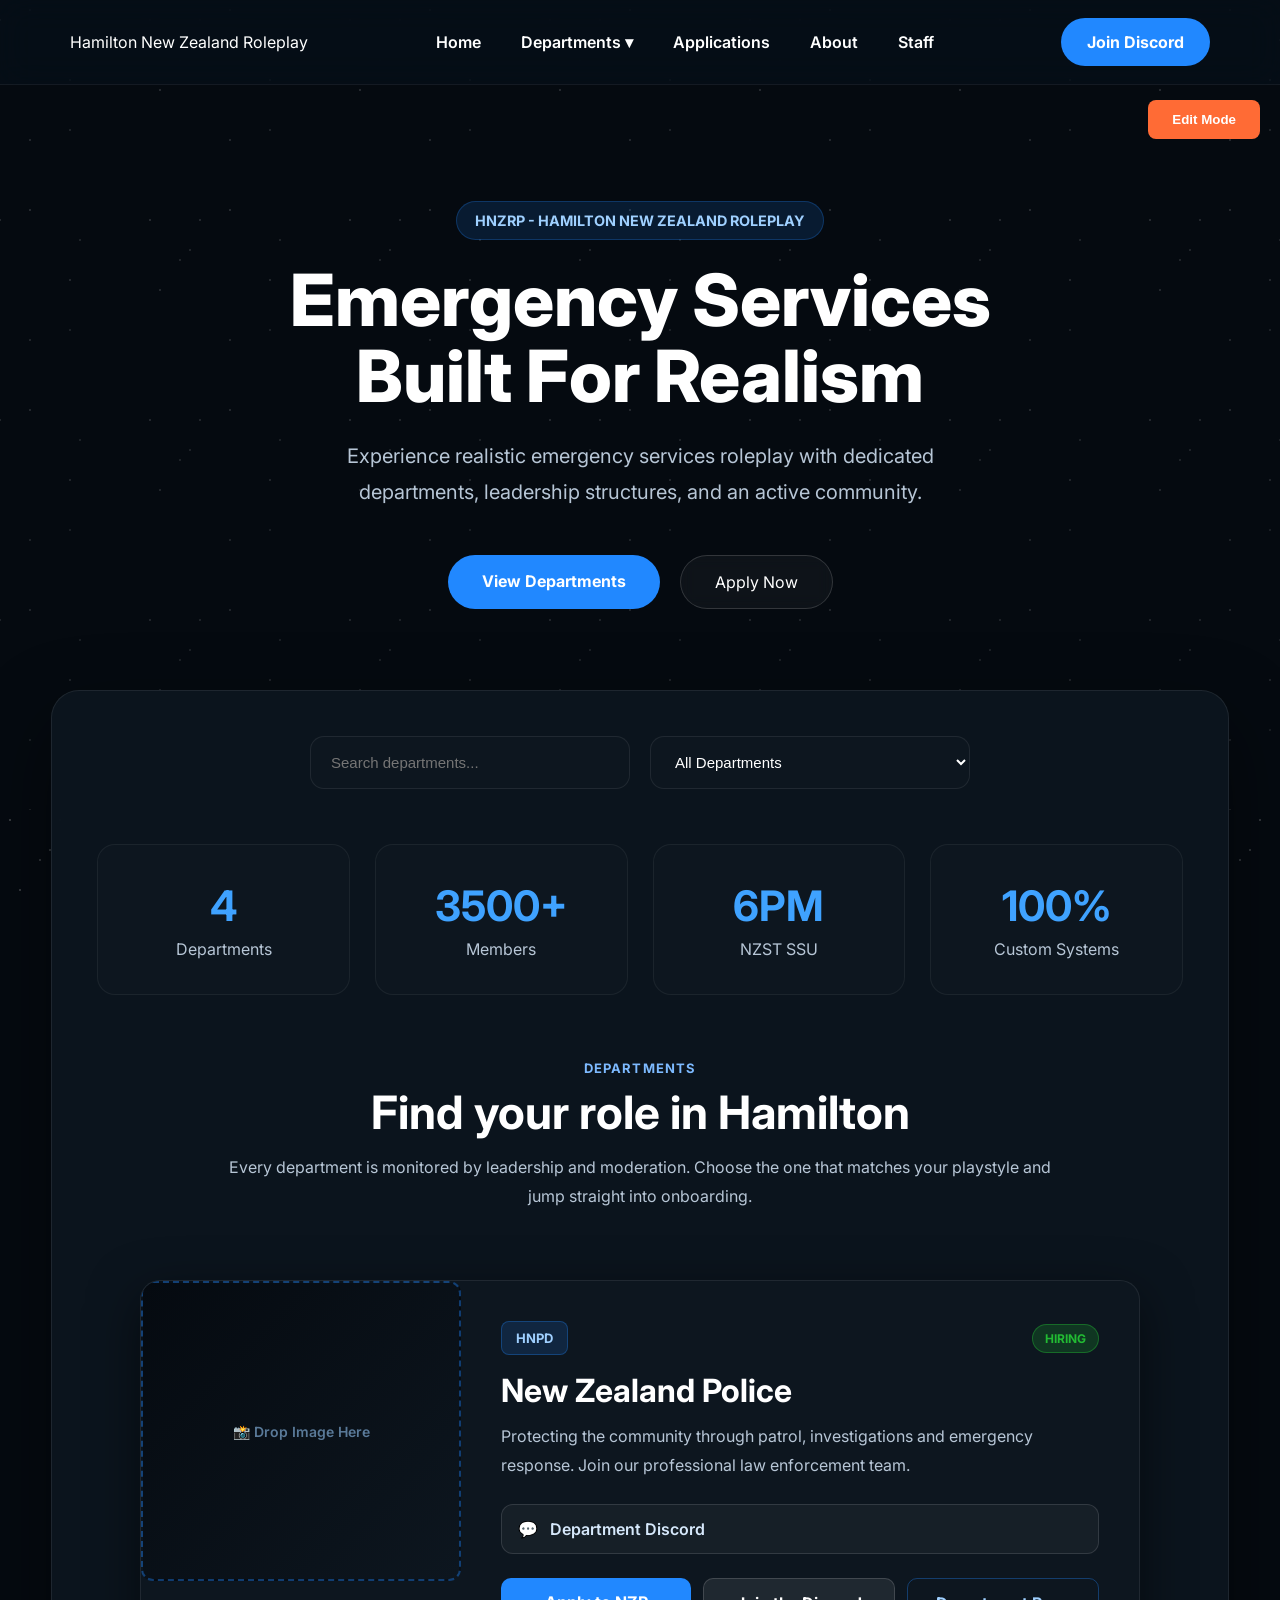
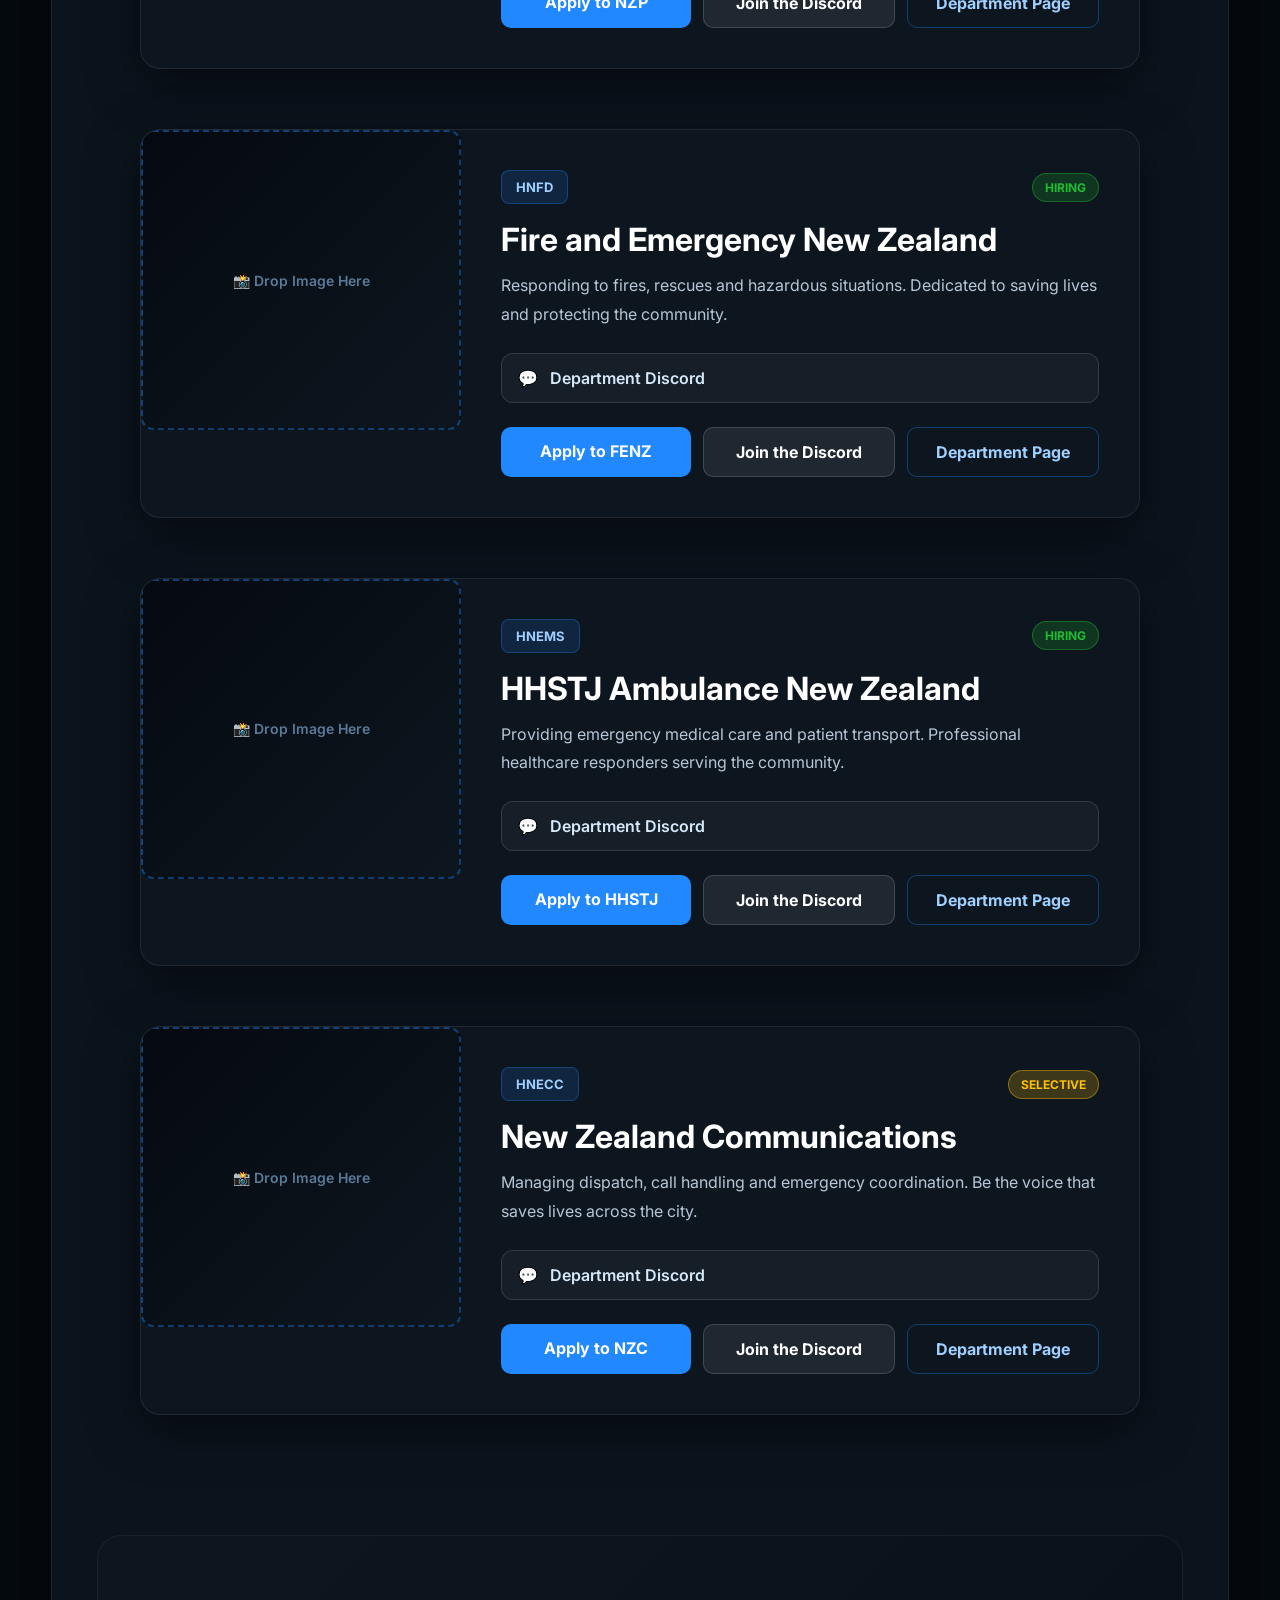
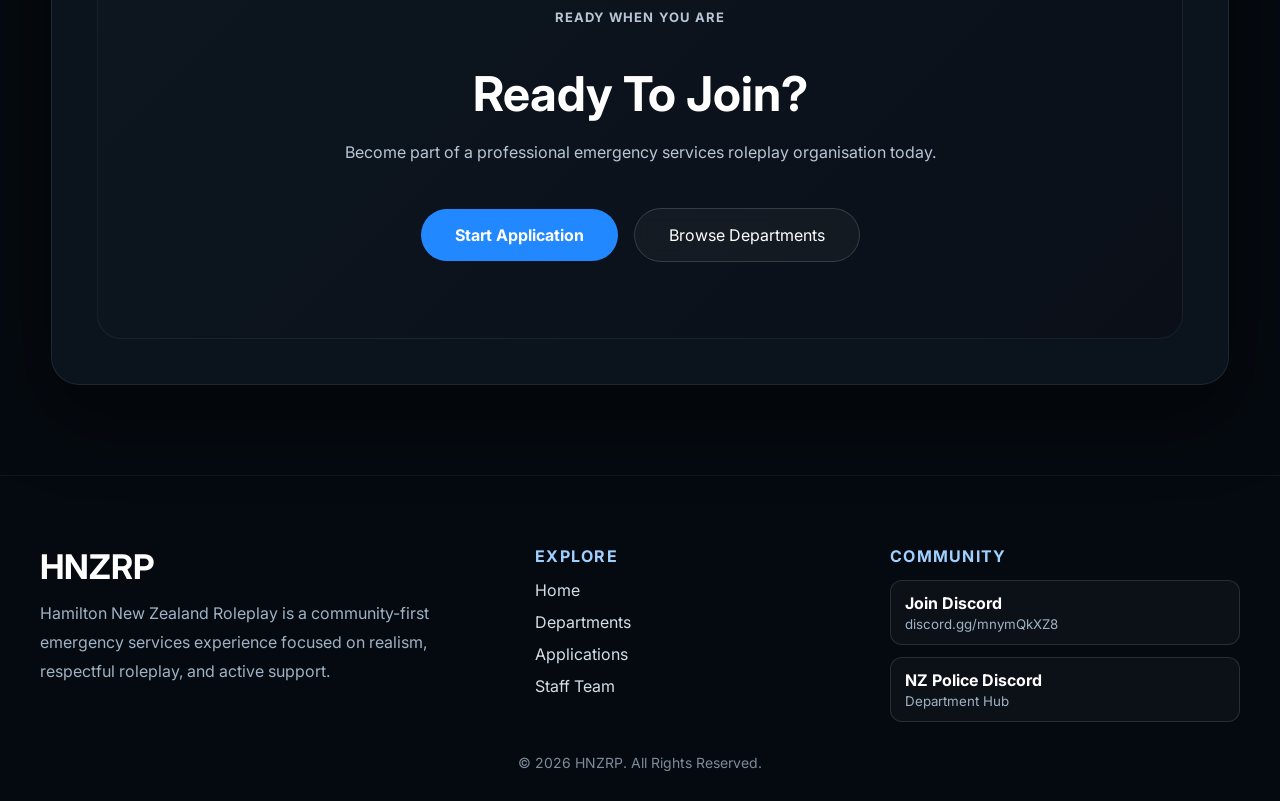
==== index.html @ 46d3c462 "Initial website" ====
<!DOCTYPE html>
<html lang="en">

<head>

    <meta charset="UTF-8">
    <meta name="viewport" content="width=device-width, initial-scale=1.0">

    <title>HNZRP | Departments</title>

    <link rel="stylesheet" href="css/style.css">

    <link rel="preconnect" href="https://fonts.googleapis.com">
    <link rel="preconnect" href="https://fonts.gstatic.com" crossorigin>

    <link href="https://fonts.googleapis.com/css2?family=Inter:wght@300;400;500;600;700;800&display=swap" rel="stylesheet">

</head>


<body>


<!-- ================= NAVBAR ================= -->

<header class="navbar">

    <div class="logo">
        Hamilton New Zealand Roleplay
    </div>

    <nav>

        <ul class="nav-links">

            <li>
                <a href="#">Home</a>
            </li>

            <li class="dropdown">

                <a href="#departments">Departments ▾</a>

                <ul class="dropdown-menu">

                    <li>
                        <a href="police.html">New Zealand Police</a>
                    </li>

                    <li>
                        <a href="fire.html">Fire and Emergency New Zealand</a>
                    </li>

                    <li>
                        <a href="ambulance.html">HHSTJ Ambulance New Zealand</a>
                    </li>

                    <li>
                        <a href="communications.html">New Zealand Communications</a>
                    </li>

                    <li>
                        <a href="#">Staff</a>
                    </li>

                    <li class="divider"></li>

                </ul>

            </li>

            <li>
                <a href="applications.html">Applications</a>
            </li>

            <li>
                <a href="#">About</a>
            </li>

            <li>
                <a href="#">Staff</a>
            </li>

        </ul>

    </nav>

    <a href="https://discord.gg/mnymQkXZ8" class="discord-button">
        Join Discord
    </a>

</header>


<!-- ================= HERO ================= -->

<section class="hero">

    <div class="hero-overlay"></div>

    <div class="hero-content">

        <span class="badge">
            HNZRP - HAMILTON NEW ZEALAND ROLEPLAY
        </span>

        <h1>
            Emergency Services<br>
            Built For Realism
        </h1>

        <p>
            Experience realistic emergency services roleplay
            with dedicated departments, leadership structures,
            and an active community.
        </p>

        <div class="hero-buttons">

            <a href="#departments" class="primary-btn">
                View Departments
            </a>

            <a href="applications.html" class="secondary-btn">
                Apply Now
            </a>

        </div>

    </div>

</section>


<!-- ================= FLOATING CONTENT ================= -->

<main class="content-wrapper">

<!-- SEARCH -->

<section class="search-section">

    <input 
        id="search"
        type="text"
        placeholder="Search departments..."
    >

    <select id="filter">

        <option value="all">
            All Departments
        </option>

        <option value="Emergency">
            Emergency
        </option>

        <option value="Support">
            Support
        </option>

    </select>

</section>


<!-- STATS -->

<section class="stats">

    <div class="stat">

        <h2>
            4
        </h2>

        <p>
            Departments
        </p>

    </div>

    <div class="stat">

        <h2>
            3500+
        </h2>

        <p>
            Members
        </p>

    </div>

    <div class="stat">

        <h2>
            6PM
        </h2>

        <p>
            NZST SSU
        </p>

    </div>

    <div class="stat">

        <h2>
            100%
        </h2>

        <p>
            Custom Systems
        </p>

    </div>

</section>


<section class="section-intro">
    <p>Departments</p>
    <h2>Find your role in Hamilton</h2>
    <p>Every department is monitored by leadership and moderation. Choose the one that matches your playstyle and jump straight into onboarding.</p>
</section>


<!-- ================= DEPARTMENT CARDS ================= -->

<section id="departments" class="departments-grid">

<article class="department-card" data-category="Emergency">

    <div class="card-image-placeholder">
        <span>📸 Drop Image Here</span>
    </div>
    <img src="assets/police.jpg" alt="Police">

    <div class="department-info">

        <div class="department-header">
            <div class="department-code">HNPD</div>
            <div class="status-badge hiring">Hiring</div>
        </div>

        <h2>New Zealand Police</h2>

        <p>Protecting the community through patrol, investigations and emergency response. Join our professional law enforcement team.</p>

        <ul class="department-links">
            <li>
                <a href="https://discord.gg/fBH7hbH9Q" class="department-discord-link">
                    <span class="action-link-icon">💬</span>
                    Department Discord
                </a>
            </li>
        </ul>

        <div class="department-actions">
            <a href="https://discord.gg/fBH7hbH9Q" class="btn-primary">Apply to NZP</a>
            <a href="https://discord.gg/mnymQkXZ8" class="btn-secondary">Join the Discord</a>
            <a href="police.html" class="btn-tertiary">Department Page</a>
        </div>

    </div>

</article>


<article class="department-card" data-category="Emergency">

    <div class="card-image-placeholder">
        <span>📸 Drop Image Here</span>
    </div>
    <img src="assets/fire.jpg" alt="Fire">

    <div class="department-info">

        <div class="department-header">
            <div class="department-code">HNFD</div>
            <div class="status-badge hiring">Hiring</div>
        </div>

        <h2>Fire and Emergency New Zealand</h2>

        <p>Responding to fires, rescues and hazardous situations. Dedicated to saving lives and protecting the community.</p>

        <ul class="department-links">
            <li>
                <a href="https://discord.gg/SKmp6kE37" class="department-discord-link">
                    <span class="action-link-icon">💬</span>
                    Department Discord
                </a>
            </li>
        </ul>

        <div class="department-actions">
            <a href="https://discord.gg/SKmp6kE37" class="btn-primary">Apply to FENZ</a>
            <a href="https://discord.gg/mnymQkXZ8" class="btn-secondary">Join the Discord</a>
            <a href="fire.html" class="btn-tertiary">Department Page</a>
        </div>

    </div>

</article>


<article class="department-card" data-category="Emergency">

    <div class="card-image-placeholder">
        <span>📸 Drop Image Here</span>
    </div>
    <img src="assets/ambulance.jpg" alt="Ambulance">

    <div class="department-info">

        <div class="department-header">
            <div class="department-code">HNEMS</div>
            <div class="status-badge hiring">Hiring</div>
        </div>

        <h2>HHSTJ Ambulance New Zealand</h2>

        <p>Providing emergency medical care and patient transport. Professional healthcare responders serving the community.</p>

        <ul class="department-links">
            <li>
                <a href="https://discord.gg/BgagkgWq4" class="department-discord-link">
                    <span class="action-link-icon">💬</span>
                    Department Discord
                </a>
            </li>
        </ul>

        <div class="department-actions">
            <a href="https://discord.gg/BgagkgWq4" class="btn-primary">Apply to HHSTJ</a>
            <a href="https://discord.gg/mnymQkXZ8" class="btn-secondary">Join the Discord</a>
            <a href="ambulance.html" class="btn-tertiary">Department Page</a>
        </div>

    </div>

</article>


<article class="department-card" data-category="Support">

    <div class="card-image-placeholder">
        <span>📸 Drop Image Here</span>
    </div>
    <img src="assets/comms.jpg" alt="Communications">

    <div class="department-info">

        <div class="department-header">
            <div class="department-code">HNECC</div>
            <div class="status-badge selective">Selective</div>
        </div>

        <h2>New Zealand Communications</h2>

        <p>Managing dispatch, call handling and emergency coordination. Be the voice that saves lives across the city.</p>

        <ul class="department-links">
            <li>
                <a href="https://discord.gg/fBH7hbH9Q" class="department-discord-link">
                    <span class="action-link-icon">💬</span>
                    Department Discord
                </a>
            </li>
        </ul>

        <div class="department-actions">
            <a href="https://discord.gg/fBH7hbH9Q" class="btn-primary">Apply to NZC</a>
            <a href="https://discord.gg/mnymQkXZ8" class="btn-secondary">Join the Discord</a>
            <a href="communications.html" class="btn-tertiary">Department Page</a>
        </div>

    </div>

</article>

</section>


<!-- ================= CTA ================= -->

<section class="cta">

    <p class="cta-kicker">
        Ready when you are
    </p>

    <h2>
        Ready To Join?
    </h2>

    <p>
        Become part of a professional emergency services
        roleplay organisation today.
    </p>

    <a href="applications.html" class="primary-btn">
        Start Application
    </a>

    <a href="#departments" class="secondary-btn">
        Browse Departments
    </a>

</section>

</main>


<!-- ================= FOOTER ================= -->

<footer>

    <div class="footer-content">

        <div class="footer-grid">

            <div class="footer-branding">
                <h3>
                    HNZRP
                </h3>

                <p>
                    Hamilton New Zealand Roleplay is a community-first emergency services experience focused on realism, respectful roleplay, and active support.
                </p>
            </div>

            <div class="footer-column">
                <h4>
                    Explore
                </h4>

                <div class="footer-links">
                    <a href="index.html">Home</a>
                    <a href="#departments">Departments</a>
                    <a href="applications.html">Applications</a>
                    <a href="#">Staff Team</a>
                </div>
            </div>

            <div class="footer-column">
                <h4>
                    Community
                </h4>

                <div class="community-links">
                    <a href="https://discord.gg/mnymQkXZ8" class="community-link-card">
                        <span>Join Discord</span>
                        <small>discord.gg/mnymQkXZ8</small>
                    </a>
                    <a href="https://discord.gg/fBH7hbH9Q" class="community-link-card">
                        <span>NZ Police Discord</span>
                        <small>Department Hub</small>
                    </a>
                </div>
            </div>

        </div>

    </div>

    <p class="copyright">

        © 2026 HNZRP. All Rights Reserved.

    </p>

</footer>

<script src="js/script.js"></script>

</body>

</html>
---- css/style.css ----
/* ==========================================================
   NZRP WEBSITE
   STYLE.CSS
========================================================== */

:root{

    --background:#050a10;
    --surface:#0d161f;
    --surface-light:#122a3a;

    --primary:#2188ff;
    --primary-hover:#4ea2ff;

    --text:#ffffff;
    --text-secondary:#b7c6d6;

    --border:rgba(255,255,255,.08);

    --shadow:0 20px 60px rgba(0,0,0,.45);

    --radius:18px;

}

*{

    margin:0;
    padding:0;
    box-sizing:border-box;

}

html{

    scroll-behavior:smooth;

}

body{

    font-family:"Inter",sans-serif;

    background:var(--background);

    color:var(--text);

    overflow-x:hidden;

    position:relative;

}

/* Starfield background effect */

body::before{

    content:'';

    position:fixed;

    top:0;

    left:0;

    width:100%;

    height:100%;

    background-image:

        radial-gradient(1px 1px at 10px 20px, rgba(255,255,255,0.95), rgba(0,0,0,0)),

        radial-gradient(1px 1px at 40px 60px, rgba(255,255,255,0.8), rgba(0,0,0,0)),

        radial-gradient(1px 1px at 130px 80px, rgba(255,255,255,0.9), rgba(0,0,0,0)),

        radial-gradient(1px 1px at 90px 10px, rgba(255,255,255,0.95), rgba(0,0,0,0)),

        radial-gradient(1px 1px at 50px 50px, rgba(255,255,255,0.8), rgba(0,0,0,0)),

        radial-gradient(1px 1px at 130px 130px, rgba(255,255,255,0.7), rgba(0,0,0,0)),

        radial-gradient(1px 1px at 90px 140px, rgba(255,255,255,0.85), rgba(0,0,0,0)),

        radial-gradient(1px 1px at 20px 90px, rgba(255,255,255,0.9), rgba(0,0,0,0)),

        radial-gradient(1px 1px at 140px 40px, rgba(255,255,255,0.75), rgba(0,0,0,0)),

        radial-gradient(1px 1px at 60px 20px, rgba(255,255,255,0.88), rgba(0,0,0,0));

    background-repeat:repeat;

    background-size:200px 200px;

    background-position:0 0;

    opacity:0.7;

    pointer-events:none;

    z-index:0;

    animation:twinkle 6s ease-in-out infinite;

}

@keyframes twinkle{

    0%{opacity:0.6;}

    50%{opacity:0.8;}

    100%{opacity:0.6;}

}

body > *{

    position:relative;

    z-index:1;

}

/* ==========================================================
   LINKS
========================================================== */

a{

    color:inherit;

    text-decoration:none;

}

img{

    display:block;

    width:100%;

}

/* ==========================================================
   NAVBAR
========================================================== */

.navbar{

    position:fixed;

    top:0;
    left:0;

    width:100%;

    height:85px;

    padding:0 70px;

    display:flex;

    justify-content:space-between;

    align-items:center;

    z-index:1000;

    background:rgba(5,10,16,.75);

    backdrop-filter:blur(16px);

    border-bottom:1px solid rgba(255,255,255,.06);

    transition:.35s;

}

.logo h2{

    font-size:32px;

    font-weight:800;

    letter-spacing:1px;

}

/* ==========================================================
   NAVIGATION
========================================================== */

.nav-links{

    display:flex;

    align-items:center;

    gap:40px;

    list-style:none;

}

.nav-links>li{

    position:relative;

}

.nav-links a{

    color:white;

    font-weight:600;

    transition:.25s;

}

.nav-links a:hover{

    color:var(--primary);

}

/* ==========================================================
   DROPDOWN
========================================================== */

.dropdown-menu{

    position:absolute;

    top:45px;

    left:0;

    min-width:240px;

    background:rgba(13,22,31,.95);

    backdrop-filter:blur(15px);

    border:1px solid var(--border);

    border-radius:16px;

    padding:10px;

    list-style:none;

    opacity:0;

    visibility:hidden;

    transform:translateY(15px);

    transition:.3s;

    box-shadow:var(--shadow);

}

.dropdown:hover .dropdown-menu{

    opacity:1;

    visibility:visible;

    transform:translateY(0);

}

.dropdown-menu li{

    border-radius:10px;

}

.dropdown-menu li a{

    display:block;

    padding:13px 15px;

    border-radius:10px;

}

.dropdown-menu li:hover{

    background:rgba(33,136,255,.12);

}

.divider{

    height:1px;

    background:rgba(255,255,255,.08);

    margin:8px 0;

}

/* ==========================================================
   DISCORD BUTTON
========================================================== */

.discord-button{

    padding:14px 26px;

    border-radius:40px;

    background:var(--primary);

    font-weight:700;

    transition:.25s;

}

.discord-button:hover{

    background:var(--primary-hover);

    transform:translateY(-2px);

}

/* ==========================================================
   HERO
========================================================== */

.hero{

    position:relative;

    height:90vh;

    display:flex;

    justify-content:center;

    align-items:center;

    text-align:center;

    background:#050a10;

    background-image:

        radial-gradient(1px 1px at 10px 20px, rgba(255,255,255,0.95), rgba(0,0,0,0)),

        radial-gradient(1px 1px at 40px 60px, rgba(255,255,255,0.8), rgba(0,0,0,0)),

        radial-gradient(1px 1px at 130px 80px, rgba(255,255,255,0.9), rgba(0,0,0,0)),

        radial-gradient(1px 1px at 90px 10px, rgba(255,255,255,0.95), rgba(0,0,0,0)),

        radial-gradient(1px 1px at 50px 50px, rgba(255,255,255,0.8), rgba(0,0,0,0)),

        radial-gradient(1px 1px at 130px 130px, rgba(255,255,255,0.7), rgba(0,0,0,0)),

        radial-gradient(1px 1px at 90px 140px, rgba(255,255,255,0.85), rgba(0,0,0,0)),

        radial-gradient(1px 1px at 20px 90px, rgba(255,255,255,0.9), rgba(0,0,0,0)),

        radial-gradient(1px 1px at 140px 40px, rgba(255,255,255,0.75), rgba(0,0,0,0)),

        radial-gradient(1px 1px at 60px 20px, rgba(255,255,255,0.88), rgba(0,0,0,0));

    background-repeat:repeat;

    background-size:200px 200px;

    background-position:0 0;

    animation:shiftStars 25s linear infinite;

}

@keyframes shiftStars{

    0%{background-position:0 0;}

    100%{background-position:200px 200px;}

}

.hero-overlay{

    position:absolute;

    inset:0;

    background:
        linear-gradient(
            rgba(5,10,16,.50),
            rgba(5,10,16,.65)
        );

    z-index:1;

}

.hero-content{

    position:relative;

    z-index:3;

    width:min(900px,90%);

}

.badge{

    display:inline-block;

    margin-bottom:22px;

    padding:10px 18px;

    border-radius:40px;

    background:rgba(33,136,255,.14);

    border:1px solid rgba(33,136,255,.25);

    color:#9fd0ff;

    font-size:.9rem;

    font-weight:700;

}

.hero h1{

    font-size:72px;

    font-weight:800;

    line-height:1.05;

    margin-bottom:25px;

}

.hero p{

    color:var(--text-secondary);

    font-size:20px;

    line-height:1.8;

    max-width:700px;

    margin:auto;

    margin-bottom:45px;

}

/* ==========================================================
   HERO BUTTONS
========================================================== */

.hero-buttons{

    display:flex;

    justify-content:center;

    gap:20px;

}

.primary-btn{

    padding:16px 34px;

    background:var(--primary);

    border-radius:50px;

    font-weight:700;

    transition:.25s;

}

.primary-btn:hover{

    background:var(--primary-hover);

    transform:translateY(-3px);

}

.secondary-btn{

    padding:16px 34px;

    border-radius:50px;

    border:1px solid rgba(255,255,255,.15);

    background:rgba(255,255,255,.04);

    backdrop-filter:blur(8px);

    transition:.25s;

}

.secondary-btn:hover{

    background:rgba(255,255,255,.08);

    transform:translateY(-3px);

}/* ==========================================================
   FLOATING CONTENT WRAPPER
========================================================== */

.content-wrapper{

    position:relative;

    width:min(1400px,92%);

    margin:-120px auto 80px;

    padding:45px;

    background:rgba(13,22,31,.92);

    backdrop-filter:blur(18px);

    border:1px solid rgba(255,255,255,.08);

    border-radius:28px;

    box-shadow:0 30px 80px rgba(0,0,0,.45);

    z-index:10;

}

/* ==========================================================
   SEARCH SECTION
========================================================== */

.search-section{

    display:flex;

    justify-content:center;

    gap:20px;

    margin-bottom:55px;

    flex-wrap:wrap;

}

.search-section input,
.search-section select{

    width:320px;

    padding:16px 20px;

    background:#0d161f;

    color:white;

    border:1px solid rgba(255,255,255,.08);

    border-radius:14px;

    outline:none;

    font-size:15px;

    transition:.25s;

}

.search-section input:focus,
.search-section select:focus{

    border-color:#2188ff;

    box-shadow:0 0 0 4px rgba(33,136,255,.15);

}

/* ==========================================================
   STATISTICS
========================================================== */

.stats{

    display:grid;

    grid-template-columns:repeat(auto-fit,minmax(180px,1fr));

    gap:25px;

    margin-bottom:65px;

}

.stat{

    background:#0d161f;

    border:1px solid rgba(255,255,255,.06);

    border-radius:18px;

    padding:35px;

    text-align:center;

    transition:.3s;

}

.stat:hover{

    transform:translateY(-8px);

    background:#122a3a;

}

.stat h2{

    color:#3fa2ff;

    font-size:42px;

    margin-bottom:8px;

}

.stat p{

    color:#b7c6d6;

}

/* ==========================================================
   DEPARTMENTS GRID
========================================================== */

.departments-grid{

    display:flex;

    flex-direction:column;

    gap:60px;

    padding:40px 0;

}

/* ==========================================================
   DEPARTMENT CARD
========================================================== */

.department-card{

    background:#0d161f;

    border-radius:20px;

    overflow:hidden;

    border:1px solid rgba(255,255,255,.08);

    transition:.35s;

    opacity:0;

    transform:translateY(40px);

    box-shadow:0 15px 50px rgba(0,0,0,.5);

    display:flex;

    flex-direction:row;

    max-width:1000px;

    margin:0 auto;

    width:100%;

}

.department-card.show{

    opacity:1;

    transform:translateY(0);

}

.department-card:hover{

    transform:translateY(-16px);

    box-shadow:0 30px 80px rgba(33,136,255,.25), 0 30px 80px rgba(0,0,0,.5);

    border-color:rgba(33,136,255,.4);

}

/* ==========================================================
   CARD IMAGE
========================================================== */

.card-image-placeholder{

    height:300px;

    width:320px;

    min-width:320px;

    background:linear-gradient(135deg, #050a10 0%, #0d161f 100%);

    border:2px dashed rgba(33,136,255,.4);

    border-radius:12px;

    display:flex;

    align-items:center;

    justify-content:center;

    color:#5a7a99;

    font-size:14px;

    font-weight:600;

    cursor:pointer;

    transition:.3s;

    position:relative;

    overflow:hidden;

}

.card-image-placeholder:hover{

    background:linear-gradient(135deg, #0a0f18 0%, #132332 100%);

    border-color:rgba(33,136,255,.6);

    color:#7a9abb;

}

.card-image-placeholder span{

    text-align:center;

    pointer-events:none;

}

.department-card img{

    height:300px;

    width:320px;

    min-width:320px;

    object-fit:cover;

    transition:.4s;

    border-radius:12px;

    display:none;

}

.department-card.has-image img{

    display:block;

}

.department-card.has-image .card-image-placeholder{

    display:none;

}

.department-card:hover img{

    transform:scale(1.05);

}

/* ==========================================================
   CARD CONTENT
========================================================== */

.department-info{

    padding:40px;

    flex:1;

    display:flex;

    flex-direction:column;

    justify-content:space-between;

}

.department-header{

    display:flex;

    justify-content:space-between;

    align-items:center;

    margin-bottom:16px;

}

.department-code{

    background:rgba(33,136,255,.15);

    border:1px solid rgba(33,136,255,.3);

    padding:8px 14px;

    border-radius:8px;

    font-weight:700;

    font-size:13px;

    color:#9fd0ff;

}

.status-badge{

    padding:6px 12px;

    border-radius:20px;

    font-size:12px;

    font-weight:700;

    text-transform:uppercase;

}

.status-badge.hiring{

    background:rgba(34,187,51,.2);

    color:#22bb33;

    border:1px solid rgba(34,187,51,.4);

}

.status-badge.selective{

    background:rgba(255,193,7,.2);

    color:#ffc107;

    border:1px solid rgba(255,193,7,.4);

}

.status-badge.open{

    background:rgba(33,136,255,.2);

    color:#3fa2ff;

    border:1px solid rgba(33,136,255,.4);

}

.status-badge.invitation{

    background:rgba(188,127,255,.2);

    color:#bc7fff;

    border:1px solid rgba(188,127,255,.4);

}

.department-info h2{

    font-size:32px;

    margin-bottom:12px;

    color:white;

}

.department-info p{

    color:#b7c6d6;

    line-height:1.8;

    margin-bottom:24px;

    font-size:16px;

}

/* Responsive: Stack on mobile */

@media(max-width:768px){

    .department-card{

        flex-direction:column;

    }

    .card-image-placeholder,
    .department-card img{

        height:220px;

        width:100%;

        min-width:100%;

    }

    .department-info{

        padding:28px;

    }

    .department-info h2{

        font-size:26px;

    }

}

.department-links{

    display:flex;

    flex-direction:column;

    gap:10px;

    margin-bottom:24px;

    list-style:none;

}

.department-links li{

    list-style:none;

}

.department-discord-link{

    display:flex;

    align-items:center;

    gap:12px;

    padding:14px 16px;

    border-radius:12px;

    border:1px solid rgba(255,255,255,.12);

    background:rgba(255,255,255,.04);

    color:#d6e8fb;

    font-weight:600;

    transition:.25s;

}

.department-discord-link:hover{

    border-color:rgba(33,136,255,.35);

    background:rgba(33,136,255,.12);

    transform:translateX(4px);

}

.department-actions{

    display:flex;

    gap:12px;

    margin-top:auto;

}

.btn-primary, .btn-secondary, .btn-tertiary{

    flex:1;

    padding:14px 18px;

    border-radius:10px;

    font-weight:700;

    text-align:center;

    transition:.25s;

    text-decoration:none;

    display:inline-block;

}

.btn-primary{

    background:var(--primary);

    color:white;

}

.btn-primary:hover{

    background:var(--primary-hover);

    transform:translateY(-2px);

}

.btn-secondary{

    background:rgba(255,255,255,.08);

    border:1px solid rgba(255,255,255,.15);

    color:white;

}

.btn-secondary:hover{

    background:rgba(255,255,255,.12);

    transform:translateY(-2px);

}

.btn-tertiary{

    background:transparent;

    border:1px solid rgba(33,136,255,.35);

    color:#9fd0ff;

}

.btn-tertiary:hover{

    background:rgba(33,136,255,.1);

    transform:translateY(-2px);

}

.section-intro{

    max-width:860px;

    margin:0 auto 30px;

    text-align:center;

}

.section-intro > p:first-child{

    color:#7dbaff;

    font-weight:700;

    text-transform:uppercase;

    letter-spacing:.08em;

    margin-bottom:10px;

    font-size:13px;

}

.section-intro h2{

    font-size:46px;

    line-height:1.15;

    margin-bottom:14px;

}

.section-intro > p:last-child{

    color:var(--text-secondary);

    line-height:1.8;

}

.action-link-icon{

    width:20px;

    height:20px;

    display:flex;

    align-items:center;

    justify-content:center;

    font-size:16px;

}

/* ==========================================================
   CALL TO ACTION
========================================================== */

.cta{

    margin-top:80px;

    text-align:center;

    background:linear-gradient(
        135deg,
        #0d161f,
        #0a0f18
    );

    padding:70px 40px;

    border-radius:24px;

    border:1px solid rgba(255,255,255,.06);

}

.cta h2{

    font-size:48px;

    margin-bottom:15px;

}

.cta p{

    max-width:700px;

    margin:auto;

    color:#b7c6d6;

    line-height:1.8;

    margin-bottom:35px;

}

.cta-kicker{

    text-transform:uppercase;

    letter-spacing:.08em;

    color:#8ec4ff;

    font-size:13px;

    font-weight:700;

    margin-bottom:12px;

}

.cta .primary-btn,
.cta .secondary-btn{

    display:inline-block;

    margin:6px;

}

/* ==========================================================
   FOOTER
========================================================== */

footer{

    margin-top:90px;

    background:#050a10;

    padding:70px 20px 30px;

    border-top:1px solid rgba(255,255,255,.05);

}

.footer-content{

    max-width:1200px;

    margin:auto;

    text-align:left;

}

.footer-grid{

    display:grid;

    grid-template-columns:1.3fr .9fr 1fr;

    gap:40px;

    margin-bottom:32px;

}

.footer-branding h3{

    font-size:36px;

    margin-bottom:14px;

}

.footer-branding p{

    color:#9fb2c5;

    line-height:1.8;

    max-width:520px;

}

.footer-column h4{

    font-size:16px;

    text-transform:uppercase;

    letter-spacing:.08em;

    color:#9fd0ff;

    margin-bottom:14px;

}

.footer-column .footer-links{

    display:flex;

    flex-direction:column;

    align-items:flex-start;

    gap:12px;

    margin-bottom:0;

}

.community-links{

    display:flex;

    flex-direction:column;

    gap:12px;

}

.community-link-card{

    display:flex;

    flex-direction:column;

    gap:3px;

    border:1px solid rgba(255,255,255,.12);

    border-radius:12px;

    padding:12px 14px;

    background:rgba(255,255,255,.03);

    transition:.25s;

}

.community-link-card span{

    font-weight:700;

}

.community-link-card small{

    color:#9fb2c5;

}

.community-link-card:hover{

    border-color:rgba(33,136,255,.4);

    background:rgba(33,136,255,.12);

}

@media(max-width:960px){

    .footer-grid{

        grid-template-columns:1fr;

        gap:26px;

    }

    .footer-content{

        text-align:center;

    }

    .footer-column .footer-links{

        align-items:center;

    }

}

@media(max-width:768px){

    .section-intro h2{

        font-size:34px;

    }

}

.footer-content h3{

    font-size:34px;

    margin-bottom:12px;

}

.footer-content p{

    color:#9fb2c5;

    margin-bottom:30px;

}

.footer-links{

    display:flex;

    justify-content:center;

    gap:35px;

    flex-wrap:wrap;

    margin-bottom:40px;

}

.footer-links a{

    color:#d4dee8;

    transition:.25s;

}

.footer-links a:hover{

    color:#3fa2ff;

}

.copyright{

    text-align:center;

    color:#7d8b98;

    font-size:14px;

}
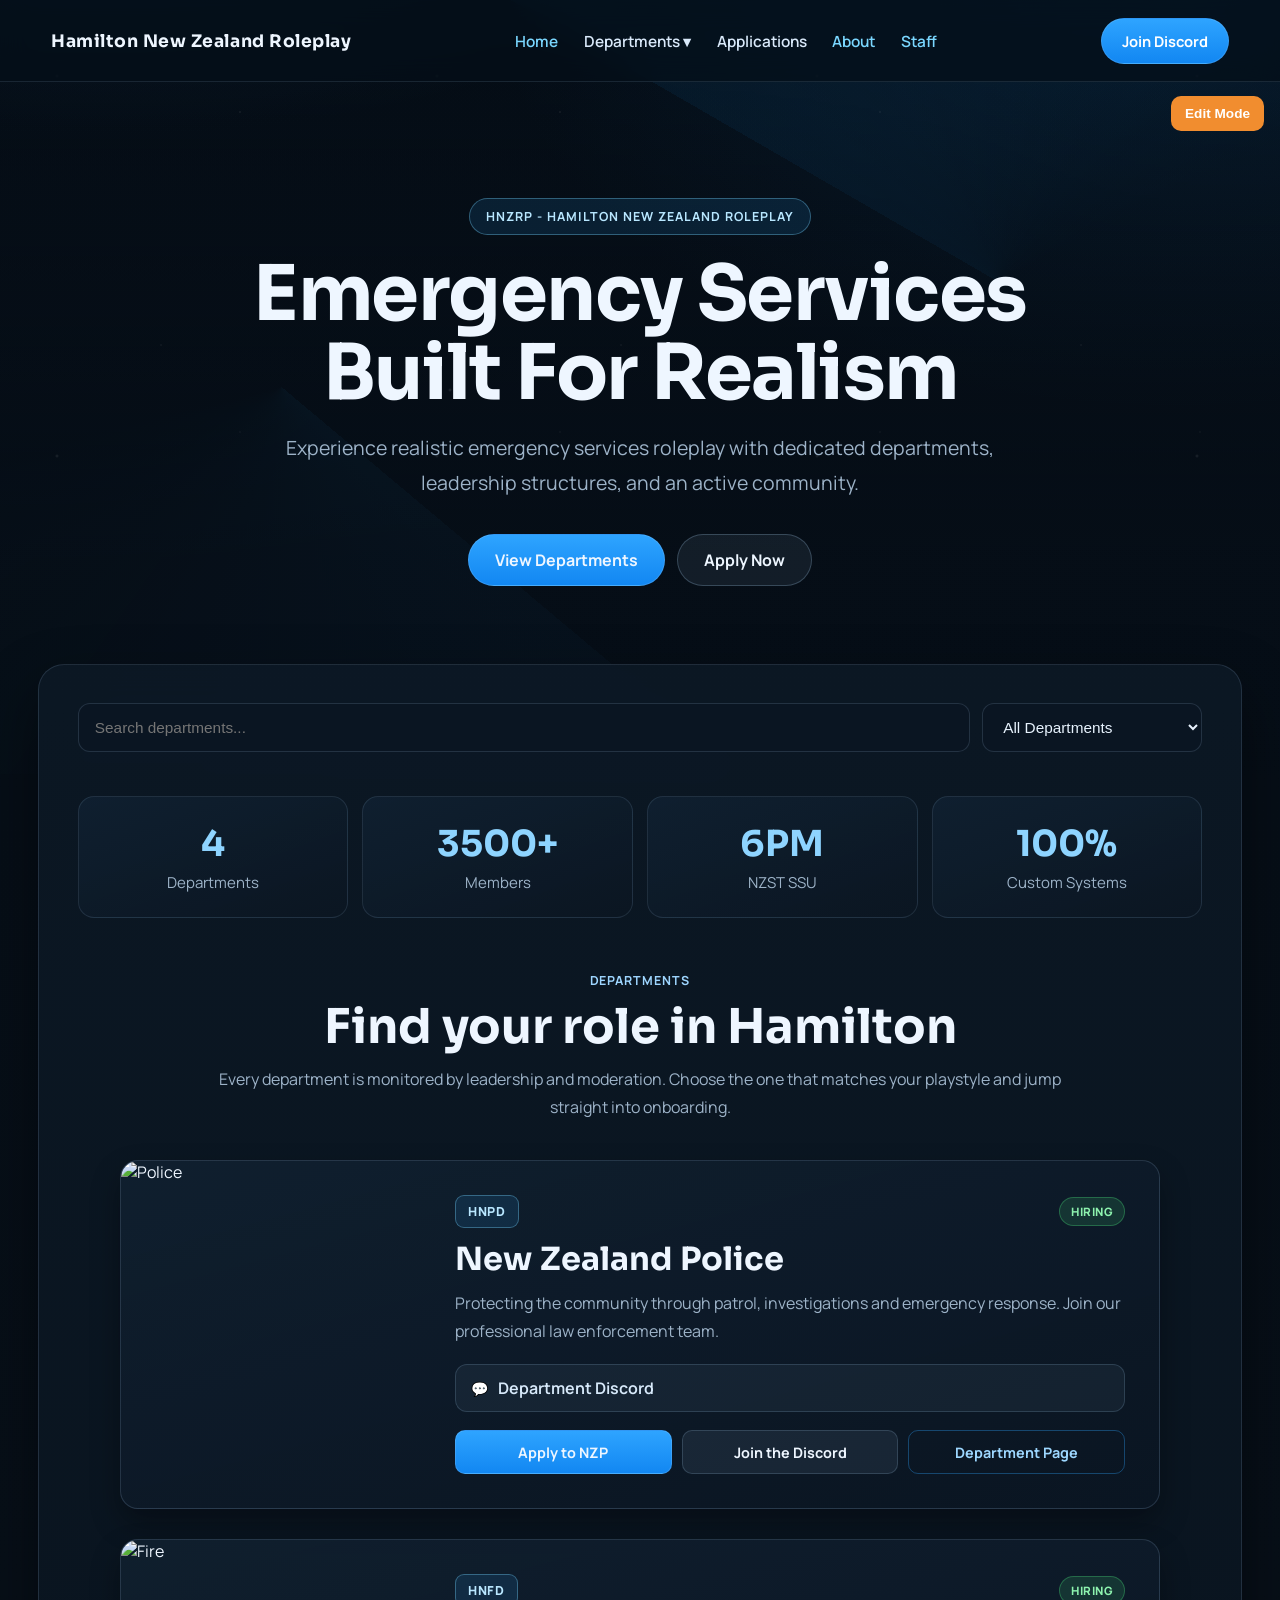
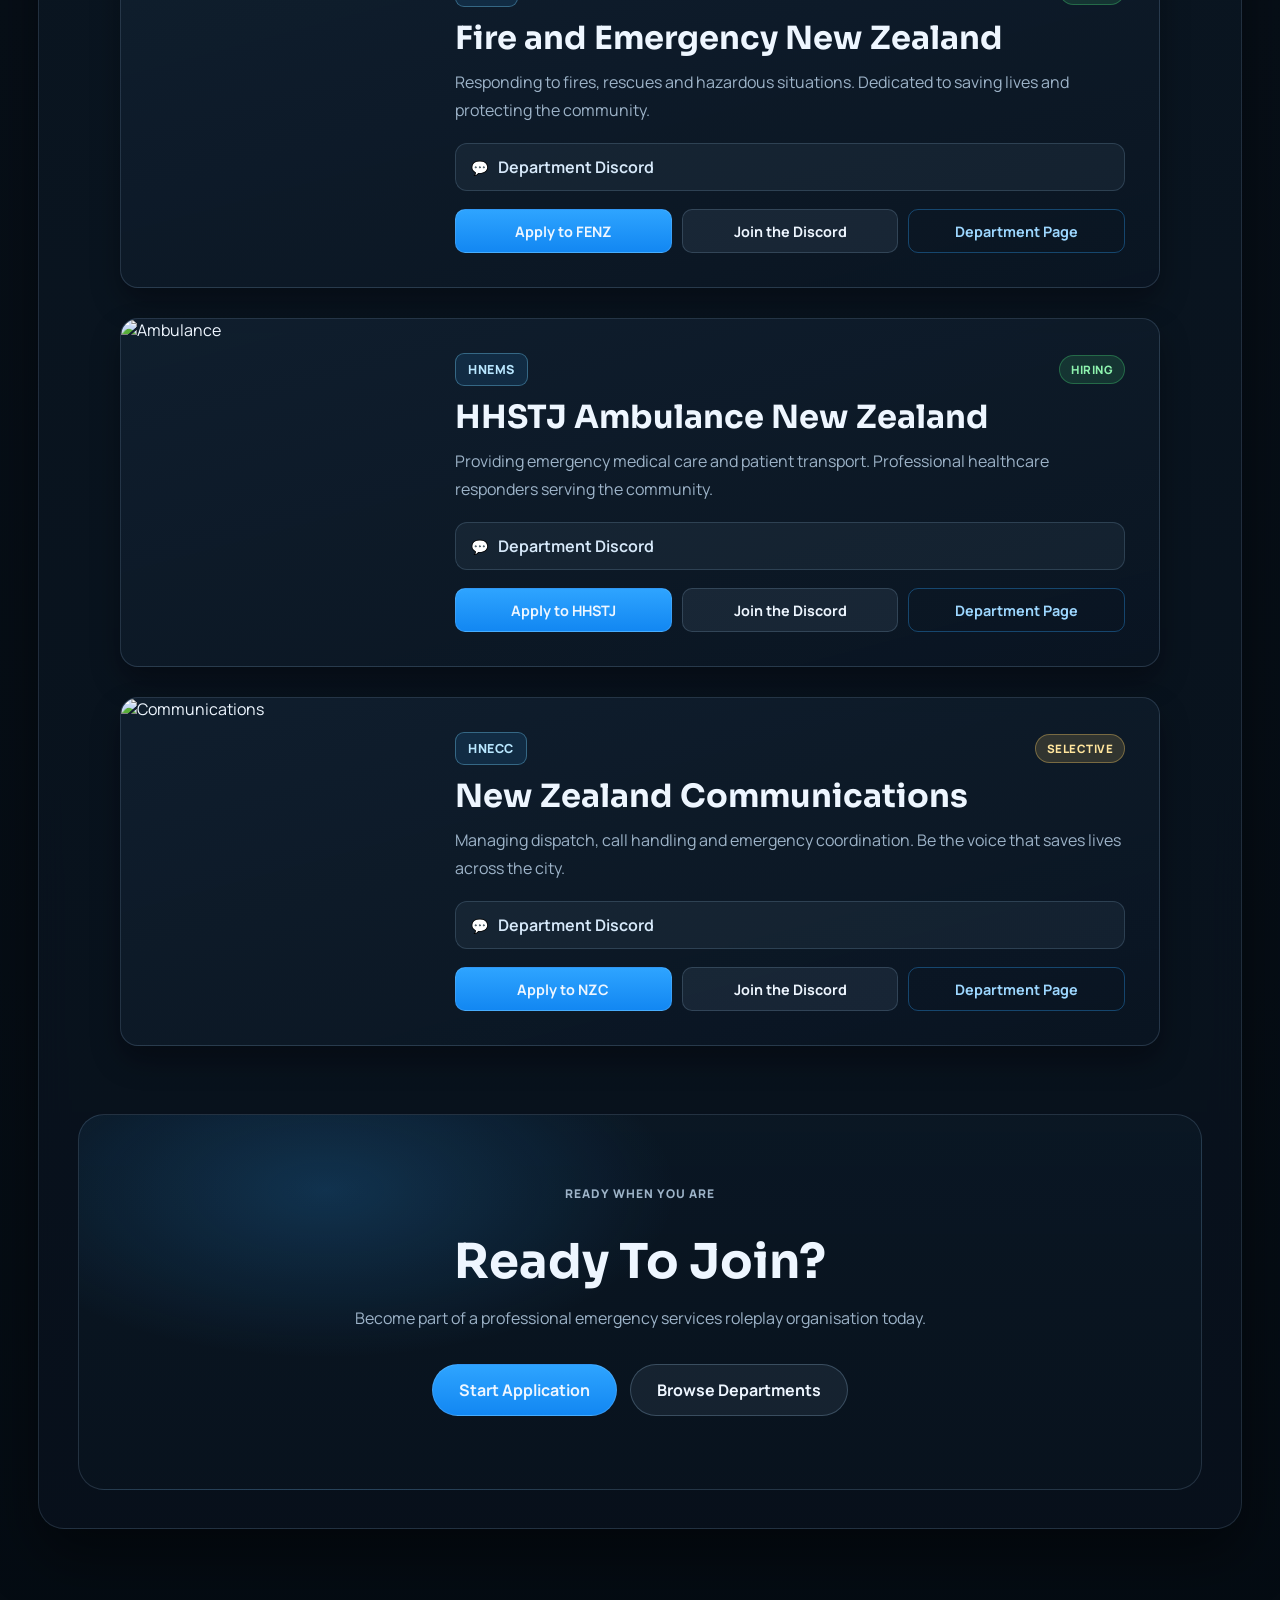
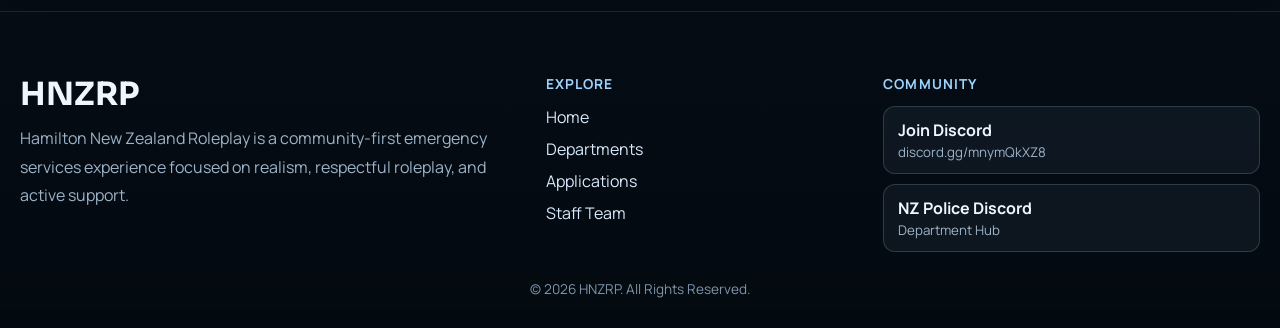
==== commit 54a7341a: "Polish UI, optimize styles and scripts" ====
--- a/index.html
+++ b/index.html
@@ -13,7 +13,7 @@
     <link rel="preconnect" href="https://fonts.googleapis.com">
     <link rel="preconnect" href="https://fonts.gstatic.com" crossorigin>
 
-    <link href="https://fonts.googleapis.com/css2?family=Inter:wght@300;400;500;600;700;800&display=swap" rel="stylesheet">
+    <link href="https://fonts.googleapis.com/css2?family=Manrope:wght@400;500;600;700;800&family=Sora:wght@600;700;800&display=swap" rel="stylesheet">
 
 </head>
 
--- a/css/style.css
+++ b/css/style.css
@@ -1,1471 +1,956 @@
 /* ==========================================================
-   NZRP WEBSITE
-   STYLE.CSS
+   HNZRP WEBSITE
+   CLEAN + OPTIMIZED STYLE SYSTEM
 ========================================================== */
 
-:root{
-
-    --background:#050a10;
-    --surface:#0d161f;
-    --surface-light:#122a3a;
-
-    --primary:#2188ff;
-    --primary-hover:#4ea2ff;
-
-    --text:#ffffff;
-    --text-secondary:#b7c6d6;
-
-    --border:rgba(255,255,255,.08);
-
-    --shadow:0 20px 60px rgba(0,0,0,.45);
-
-    --radius:18px;
-
-}
-
-*{
-
-    margin:0;
-    padding:0;
-    box-sizing:border-box;
-
-}
-
-html{
-
-    scroll-behavior:smooth;
-
-}
-
-body{
-
-    font-family:"Inter",sans-serif;
-
-    background:var(--background);
-
-    color:var(--text);
-
-    overflow-x:hidden;
-
-    position:relative;
-
-}
-
-/* Starfield background effect */
-
-body::before{
-
-    content:'';
-
-    position:fixed;
-
-    top:0;
-
-    left:0;
-
-    width:100%;
-
-    height:100%;
-
+:root {
+    --bg: #061019;
+    --bg-soft: #0b1824;
+    --surface: rgba(12, 25, 38, 0.88);
+    --surface-solid: #0f1d2b;
+    --surface-2: #122538;
+
+    --primary: #2ea4ff;
+    --primary-strong: #1287f2;
+    --accent: #7ad7ff;
+
+    --text: #eef6ff;
+    --text-muted: #9db3c8;
+
+    --ok: #43d174;
+    --warn: #ffd066;
+
+    --border: rgba(173, 211, 245, 0.18);
+    --ring: rgba(46, 164, 255, 0.35);
+
+    --shadow-lg: 0 26px 60px rgba(0, 0, 0, 0.45);
+    --shadow-md: 0 14px 30px rgba(0, 0, 0, 0.32);
+
+    --radius-xl: 26px;
+    --radius-lg: 16px;
+    --radius-md: 12px;
+
+    --max-width: 1320px;
+}
+
+* {
+    margin: 0;
+    padding: 0;
+    box-sizing: border-box;
+}
+
+html {
+    scroll-behavior: smooth;
+}
+
+body {
+    font-family: "Manrope", "Segoe UI", sans-serif;
+    color: var(--text);
+    background:
+        radial-gradient(1200px 700px at 8% -10%, rgba(43, 139, 201, 0.35), transparent 70%),
+        radial-gradient(1000px 600px at 92% 0%, rgba(17, 98, 161, 0.28), transparent 68%),
+        linear-gradient(180deg, #050d16 0%, #070f18 45%, #040b12 100%);
+    min-height: 100vh;
+    overflow-x: hidden;
+    -webkit-font-smoothing: antialiased;
+    text-rendering: optimizeLegibility;
+}
+
+body::before {
+    content: "";
+    position: fixed;
+    inset: 0;
+    pointer-events: none;
+    z-index: 0;
+    opacity: 0.45;
     background-image:
-
-        radial-gradient(1px 1px at 10px 20px, rgba(255,255,255,0.95), rgba(0,0,0,0)),
-
-        radial-gradient(1px 1px at 40px 60px, rgba(255,255,255,0.8), rgba(0,0,0,0)),
-
-        radial-gradient(1px 1px at 130px 80px, rgba(255,255,255,0.9), rgba(0,0,0,0)),
-
-        radial-gradient(1px 1px at 90px 10px, rgba(255,255,255,0.95), rgba(0,0,0,0)),
-
-        radial-gradient(1px 1px at 50px 50px, rgba(255,255,255,0.8), rgba(0,0,0,0)),
-
-        radial-gradient(1px 1px at 130px 130px, rgba(255,255,255,0.7), rgba(0,0,0,0)),
-
-        radial-gradient(1px 1px at 90px 140px, rgba(255,255,255,0.85), rgba(0,0,0,0)),
-
-        radial-gradient(1px 1px at 20px 90px, rgba(255,255,255,0.9), rgba(0,0,0,0)),
-
-        radial-gradient(1px 1px at 140px 40px, rgba(255,255,255,0.75), rgba(0,0,0,0)),
-
-        radial-gradient(1px 1px at 60px 20px, rgba(255,255,255,0.88), rgba(0,0,0,0));
-
-    background-repeat:repeat;
-
-    background-size:200px 200px;
-
-    background-position:0 0;
-
-    opacity:0.7;
-
-    pointer-events:none;
-
-    z-index:0;
-
-    animation:twinkle 6s ease-in-out infinite;
-
-}
-
-@keyframes twinkle{
-
-    0%{opacity:0.6;}
-
-    50%{opacity:0.8;}
-
-    100%{opacity:0.6;}
-
-}
-
-body > *{
-
-    position:relative;
-
-    z-index:1;
-
-}
-
-/* ==========================================================
-   LINKS
-========================================================== */
-
-a{
-
-    color:inherit;
-
-    text-decoration:none;
-
-}
-
-img{
-
-    display:block;
-
-    width:100%;
-
+        radial-gradient(2px 2px at 15% 20%, rgba(255, 255, 255, 0.8), transparent),
+        radial-gradient(1px 1px at 75% 35%, rgba(255, 255, 255, 0.7), transparent),
+        radial-gradient(1px 1px at 35% 75%, rgba(255, 255, 255, 0.7), transparent),
+        radial-gradient(2px 2px at 90% 78%, rgba(255, 255, 255, 0.78), transparent);
+    background-size: 380px 380px, 320px 320px, 460px 460px, 500px 500px;
+    animation: skyDrift 22s linear infinite;
+}
+
+@keyframes skyDrift {
+    from { transform: translate3d(0, 0, 0); }
+    to { transform: translate3d(-50px, 45px, 0); }
+}
+
+body > * {
+    position: relative;
+    z-index: 1;
+}
+
+a {
+    color: inherit;
+    text-decoration: none;
+}
+
+img {
+    display: block;
+    max-width: 100%;
+}
+
+:focus-visible {
+    outline: 2px solid var(--accent);
+    outline-offset: 3px;
 }
 
 /* ==========================================================
    NAVBAR
 ========================================================== */
 
-.navbar{
-
-    position:fixed;
-
-    top:0;
-    left:0;
-
-    width:100%;
-
-    height:85px;
-
-    padding:0 70px;
-
-    display:flex;
-
-    justify-content:space-between;
-
-    align-items:center;
-
-    z-index:1000;
-
-    background:rgba(5,10,16,.75);
-
-    backdrop-filter:blur(16px);
-
-    border-bottom:1px solid rgba(255,255,255,.06);
-
-    transition:.35s;
-
-}
-
-.logo h2{
-
-    font-size:32px;
-
-    font-weight:800;
-
-    letter-spacing:1px;
-
-}
-
-/* ==========================================================
-   NAVIGATION
-========================================================== */
-
-.nav-links{
-
-    display:flex;
-
-    align-items:center;
-
-    gap:40px;
-
-    list-style:none;
-
-}
-
-.nav-links>li{
-
-    position:relative;
-
-}
-
-.nav-links a{
-
-    color:white;
-
-    font-weight:600;
-
-    transition:.25s;
-
-}
-
-.nav-links a:hover{
-
-    color:var(--primary);
-
-}
-
-/* ==========================================================
-   DROPDOWN
-========================================================== */
-
-.dropdown-menu{
-
-    position:absolute;
-
-    top:45px;
-
-    left:0;
-
-    min-width:240px;
-
-    background:rgba(13,22,31,.95);
-
-    backdrop-filter:blur(15px);
-
-    border:1px solid var(--border);
-
-    border-radius:16px;
-
-    padding:10px;
-
-    list-style:none;
-
-    opacity:0;
-
-    visibility:hidden;
-
-    transform:translateY(15px);
-
-    transition:.3s;
-
-    box-shadow:var(--shadow);
-
-}
-
-.dropdown:hover .dropdown-menu{
-
-    opacity:1;
-
-    visibility:visible;
-
-    transform:translateY(0);
-
-}
-
-.dropdown-menu li{
-
-    border-radius:10px;
-
-}
-
-.dropdown-menu li a{
-
-    display:block;
-
-    padding:13px 15px;
-
-    border-radius:10px;
-
-}
-
-.dropdown-menu li:hover{
-
-    background:rgba(33,136,255,.12);
-
-}
-
-.divider{
-
-    height:1px;
-
-    background:rgba(255,255,255,.08);
-
-    margin:8px 0;
-
-}
-
-/* ==========================================================
-   DISCORD BUTTON
-========================================================== */
-
-.discord-button{
-
-    padding:14px 26px;
-
-    border-radius:40px;
-
-    background:var(--primary);
-
-    font-weight:700;
-
-    transition:.25s;
-
-}
-
-.discord-button:hover{
-
-    background:var(--primary-hover);
-
-    transform:translateY(-2px);
-
+.navbar {
+    position: fixed;
+    top: 0;
+    left: 0;
+    width: 100%;
+    height: 82px;
+    padding: 0 clamp(16px, 4vw, 56px);
+    display: flex;
+    align-items: center;
+    justify-content: space-between;
+    gap: 18px;
+    border-bottom: 1px solid rgba(173, 211, 245, 0.12);
+    background: rgba(5, 14, 24, 0.72);
+    backdrop-filter: blur(14px);
+    transition: background 0.3s ease, box-shadow 0.3s ease;
+    z-index: 1000;
+}
+
+.navbar.scrolled {
+    background: rgba(6, 15, 26, 0.92);
+    box-shadow: 0 12px 30px rgba(0, 0, 0, 0.35);
+}
+
+.logo {
+    font-family: "Sora", "Segoe UI", sans-serif;
+    font-size: clamp(16px, 1.35vw, 20px);
+    font-weight: 700;
+    letter-spacing: 0.03em;
+    white-space: nowrap;
+}
+
+.nav-links {
+    display: flex;
+    align-items: center;
+    list-style: none;
+    gap: clamp(14px, 2vw, 32px);
+}
+
+.nav-links > li {
+    position: relative;
+}
+
+.nav-links a {
+    color: #d9e9fa;
+    font-size: 0.96rem;
+    font-weight: 600;
+    transition: color 0.2s ease;
+}
+
+.nav-links a:hover,
+.nav-links a.active {
+    color: var(--accent);
+}
+
+.dropdown-menu {
+    position: absolute;
+    top: calc(100% + 12px);
+    left: 0;
+    min-width: 255px;
+    padding: 10px;
+    border-radius: 14px;
+    border: 1px solid var(--border);
+    background: rgba(8, 19, 31, 0.95);
+    backdrop-filter: blur(14px);
+    list-style: none;
+    box-shadow: var(--shadow-md);
+    opacity: 0;
+    visibility: hidden;
+    transform: translateY(8px);
+    transition: opacity 0.2s ease, transform 0.2s ease;
+}
+
+.dropdown:hover .dropdown-menu {
+    opacity: 1;
+    visibility: visible;
+    transform: translateY(0);
+}
+
+.dropdown-menu li {
+    border-radius: 10px;
+}
+
+.dropdown-menu li a {
+    display: block;
+    padding: 11px 12px;
+}
+
+.dropdown-menu li:hover {
+    background: rgba(46, 164, 255, 0.14);
+}
+
+.divider {
+    height: 1px;
+    margin: 8px 0;
+    background: rgba(173, 211, 245, 0.12);
+}
+
+.discord-button {
+    padding: 12px 20px;
+    border-radius: 999px;
+    border: 1px solid rgba(173, 211, 245, 0.18);
+    background: linear-gradient(180deg, var(--primary), var(--primary-strong));
+    color: #ffffff;
+    font-weight: 700;
+    font-size: 0.92rem;
+    transition: transform 0.2s ease, filter 0.2s ease;
+    white-space: nowrap;
+}
+
+.discord-button:hover {
+    transform: translateY(-2px);
+    filter: brightness(1.08);
 }
 
 /* ==========================================================
    HERO
 ========================================================== */
 
-.hero{
-
-    position:relative;
-
-    height:90vh;
-
-    display:flex;
-
-    justify-content:center;
-
-    align-items:center;
-
-    text-align:center;
-
-    background:#050a10;
-
-    background-image:
-
-        radial-gradient(1px 1px at 10px 20px, rgba(255,255,255,0.95), rgba(0,0,0,0)),
-
-        radial-gradient(1px 1px at 40px 60px, rgba(255,255,255,0.8), rgba(0,0,0,0)),
-
-        radial-gradient(1px 1px at 130px 80px, rgba(255,255,255,0.9), rgba(0,0,0,0)),
-
-        radial-gradient(1px 1px at 90px 10px, rgba(255,255,255,0.95), rgba(0,0,0,0)),
-
-        radial-gradient(1px 1px at 50px 50px, rgba(255,255,255,0.8), rgba(0,0,0,0)),
-
-        radial-gradient(1px 1px at 130px 130px, rgba(255,255,255,0.7), rgba(0,0,0,0)),
-
-        radial-gradient(1px 1px at 90px 140px, rgba(255,255,255,0.85), rgba(0,0,0,0)),
-
-        radial-gradient(1px 1px at 20px 90px, rgba(255,255,255,0.9), rgba(0,0,0,0)),
-
-        radial-gradient(1px 1px at 140px 40px, rgba(255,255,255,0.75), rgba(0,0,0,0)),
-
-        radial-gradient(1px 1px at 60px 20px, rgba(255,255,255,0.88), rgba(0,0,0,0));
-
-    background-repeat:repeat;
-
-    background-size:200px 200px;
-
-    background-position:0 0;
-
-    animation:shiftStars 25s linear infinite;
-
-}
-
-@keyframes shiftStars{
-
-    0%{background-position:0 0;}
-
-    100%{background-position:200px 200px;}
-
-}
-
-.hero-overlay{
-
-    position:absolute;
-
-    inset:0;
-
+.hero {
+    position: relative;
+    min-height: 86vh;
+    display: grid;
+    place-items: center;
+    text-align: center;
+    padding: 130px 20px 120px;
+    overflow: hidden;
+}
+
+.hero::before {
+    content: "";
+    position: absolute;
+    inset: -18% -20%;
     background:
-        linear-gradient(
-            rgba(5,10,16,.50),
-            rgba(5,10,16,.65)
-        );
-
-    z-index:1;
-
-}
-
-.hero-content{
-
-    position:relative;
-
-    z-index:3;
-
-    width:min(900px,90%);
-
-}
-
-.badge{
-
-    display:inline-block;
-
-    margin-bottom:22px;
-
-    padding:10px 18px;
-
-    border-radius:40px;
-
-    background:rgba(33,136,255,.14);
-
-    border:1px solid rgba(33,136,255,.25);
-
-    color:#9fd0ff;
-
-    font-size:.9rem;
-
-    font-weight:700;
-
-}
-
-.hero h1{
-
-    font-size:72px;
-
-    font-weight:800;
-
-    line-height:1.05;
-
-    margin-bottom:25px;
-
-}
-
-.hero p{
-
-    color:var(--text-secondary);
-
-    font-size:20px;
-
-    line-height:1.8;
-
-    max-width:700px;
-
-    margin:auto;
-
-    margin-bottom:45px;
-
+        conic-gradient(from 130deg at 30% 50%, rgba(40, 154, 224, 0.2), transparent 36%),
+        conic-gradient(from 300deg at 70% 40%, rgba(19, 117, 185, 0.22), transparent 35%);
+    animation: heroWave 16s ease-in-out infinite alternate;
+    opacity: 0.7;
+}
+
+@keyframes heroWave {
+    from { transform: translateX(-2%) scale(1); }
+    to { transform: translateX(2%) scale(1.03); }
+}
+
+.hero-overlay {
+    position: absolute;
+    inset: 0;
+    background: linear-gradient(180deg, rgba(6, 14, 23, 0.35) 0%, rgba(6, 14, 23, 0.78) 72%);
+}
+
+.hero-content {
+    position: relative;
+    z-index: 2;
+    width: min(940px, 92%);
+}
+
+.badge {
+    display: inline-block;
+    padding: 9px 16px;
+    margin-bottom: 20px;
+    border-radius: 999px;
+    border: 1px solid rgba(122, 215, 255, 0.35);
+    background: rgba(46, 164, 255, 0.12);
+    color: #b8e7ff;
+    font-size: 0.78rem;
+    font-weight: 700;
+    letter-spacing: 0.08em;
+}
+
+.hero h1 {
+    font-family: "Sora", "Segoe UI", sans-serif;
+    font-size: clamp(2.1rem, 6vw, 4.8rem);
+    line-height: 1.03;
+    margin-bottom: 18px;
+    letter-spacing: -0.02em;
+}
+
+.hero p {
+    max-width: 760px;
+    margin: 0 auto 34px;
+    font-size: clamp(1.02rem, 1.8vw, 1.22rem);
+    color: var(--text-muted);
+    line-height: 1.75;
+}
+
+.hero-buttons {
+    display: flex;
+    justify-content: center;
+    flex-wrap: wrap;
+    gap: 12px;
+}
+
+.primary-btn,
+.secondary-btn,
+.btn-primary,
+.btn-secondary,
+.btn-tertiary {
+    display: inline-flex;
+    justify-content: center;
+    align-items: center;
+    text-align: center;
+    border-radius: 999px;
+    font-weight: 700;
+    transition: transform 0.2s ease, background 0.2s ease, border-color 0.2s ease;
+}
+
+.primary-btn,
+.secondary-btn {
+    padding: 14px 26px;
+}
+
+.primary-btn {
+    background: linear-gradient(180deg, var(--primary), var(--primary-strong));
+    border: 1px solid rgba(173, 211, 245, 0.2);
+}
+
+.primary-btn:hover {
+    transform: translateY(-2px);
+    filter: brightness(1.06);
+}
+
+.secondary-btn {
+    border: 1px solid rgba(173, 211, 245, 0.24);
+    background: rgba(173, 211, 245, 0.08);
+}
+
+.secondary-btn:hover {
+    transform: translateY(-2px);
+    background: rgba(173, 211, 245, 0.16);
 }
 
 /* ==========================================================
-   HERO BUTTONS
-========================================================== */
-
-.hero-buttons{
-
-    display:flex;
-
-    justify-content:center;
-
-    gap:20px;
-
-}
-
-.primary-btn{
-
-    padding:16px 34px;
-
-    background:var(--primary);
-
-    border-radius:50px;
-
-    font-weight:700;
-
-    transition:.25s;
-
-}
-
-.primary-btn:hover{
-
-    background:var(--primary-hover);
-
-    transform:translateY(-3px);
-
-}
-
-.secondary-btn{
-
-    padding:16px 34px;
-
-    border-radius:50px;
-
-    border:1px solid rgba(255,255,255,.15);
-
-    background:rgba(255,255,255,.04);
-
-    backdrop-filter:blur(8px);
-
-    transition:.25s;
-
-}
-
-.secondary-btn:hover{
-
-    background:rgba(255,255,255,.08);
-
-    transform:translateY(-3px);
-
-}/* ==========================================================
    FLOATING CONTENT WRAPPER
 ========================================================== */
 
-.content-wrapper{
-
-    position:relative;
-
-    width:min(1400px,92%);
-
-    margin:-120px auto 80px;
-
-    padding:45px;
-
-    background:rgba(13,22,31,.92);
-
-    backdrop-filter:blur(18px);
-
-    border:1px solid rgba(255,255,255,.08);
-
-    border-radius:28px;
-
-    box-shadow:0 30px 80px rgba(0,0,0,.45);
-
-    z-index:10;
-
+.content-wrapper {
+    width: min(var(--max-width), 94%);
+    margin: -110px auto 82px;
+    padding: clamp(24px, 3vw, 42px);
+    border-radius: var(--radius-xl);
+    border: 1px solid rgba(173, 211, 245, 0.14);
+    background: linear-gradient(180deg, rgba(12, 24, 37, 0.92), rgba(8, 17, 28, 0.92));
+    backdrop-filter: blur(16px);
+    box-shadow: var(--shadow-lg);
+}
+
+.search-section {
+    display: grid;
+    grid-template-columns: 1fr auto;
+    gap: 12px;
+    margin-bottom: 44px;
+}
+
+.search-section input,
+.search-section select {
+    width: 100%;
+    padding: 14px 16px;
+    border-radius: 12px;
+    border: 1px solid rgba(173, 211, 245, 0.15);
+    background: rgba(11, 22, 35, 0.92);
+    color: #e7f2fd;
+    font-size: 0.96rem;
+}
+
+.search-section select {
+    min-width: 220px;
+}
+
+.search-section input:focus,
+.search-section select:focus {
+    border-color: rgba(46, 164, 255, 0.56);
+    box-shadow: 0 0 0 4px var(--ring);
+    outline: none;
+}
+
+.stats {
+    display: grid;
+    grid-template-columns: repeat(4, minmax(0, 1fr));
+    gap: 14px;
+    margin-bottom: 54px;
+}
+
+.stat {
+    padding: 24px;
+    border-radius: var(--radius-lg);
+    border: 1px solid rgba(173, 211, 245, 0.12);
+    background: linear-gradient(160deg, rgba(17, 34, 51, 0.82), rgba(11, 22, 34, 0.9));
+    text-align: center;
+    transition: transform 0.22s ease, border-color 0.22s ease;
+}
+
+.stat:hover {
+    transform: translateY(-4px);
+    border-color: rgba(46, 164, 255, 0.3);
+}
+
+.stat h2 {
+    color: #8ed4ff;
+    font-family: "Sora", "Segoe UI", sans-serif;
+    font-size: clamp(1.5rem, 2.8vw, 2.3rem);
+    margin-bottom: 6px;
+}
+
+.stat p {
+    color: var(--text-muted);
+    font-size: 0.94rem;
+}
+
+.section-intro {
+    max-width: 860px;
+    margin: 0 auto 30px;
+    text-align: center;
+}
+
+.section-intro > p:first-child {
+    color: #9ed6ff;
+    font-weight: 700;
+    letter-spacing: 0.08em;
+    text-transform: uppercase;
+    font-size: 0.78rem;
+    margin-bottom: 10px;
+}
+
+.section-intro h2 {
+    font-family: "Sora", "Segoe UI", sans-serif;
+    font-size: clamp(1.9rem, 4vw, 3rem);
+    margin-bottom: 10px;
+    line-height: 1.15;
+}
+
+.section-intro > p:last-child {
+    color: var(--text-muted);
+    line-height: 1.8;
 }
 
 /* ==========================================================
-   SEARCH SECTION
+   DEPARTMENT CARDS
 ========================================================== */
 
-.search-section{
-
-    display:flex;
-
-    justify-content:center;
-
-    gap:20px;
-
-    margin-bottom:55px;
-
-    flex-wrap:wrap;
-
-}
-
-.search-section input,
-.search-section select{
-
-    width:320px;
-
-    padding:16px 20px;
-
-    background:#0d161f;
-
-    color:white;
-
-    border:1px solid rgba(255,255,255,.08);
-
-    border-radius:14px;
-
-    outline:none;
-
-    font-size:15px;
-
-    transition:.25s;
-
-}
-
-.search-section input:focus,
-.search-section select:focus{
-
-    border-color:#2188ff;
-
-    box-shadow:0 0 0 4px rgba(33,136,255,.15);
-
+.departments-grid {
+    display: flex;
+    flex-direction: column;
+    gap: 30px;
+    padding-top: 8px;
+}
+
+.department-card {
+    display: flex;
+    width: 100%;
+    max-width: 1040px;
+    margin: 0 auto;
+    border-radius: 18px;
+    border: 1px solid rgba(173, 211, 245, 0.16);
+    background: linear-gradient(165deg, rgba(17, 33, 49, 0.84), rgba(10, 21, 34, 0.9));
+    box-shadow: var(--shadow-md);
+    overflow: hidden;
+    opacity: 0;
+    transform: translateY(22px);
+    transition: transform 0.3s ease, opacity 0.3s ease, border-color 0.22s ease;
+}
+
+.department-card.show {
+    opacity: 1;
+    transform: translateY(0);
+}
+
+.department-card:hover {
+    border-color: rgba(46, 164, 255, 0.38);
+    transform: translateY(-4px);
+}
+
+.card-image-placeholder,
+.department-card img {
+    width: 300px;
+    min-width: 300px;
+    height: 290px;
+}
+
+.card-image-placeholder {
+    display: flex;
+    align-items: center;
+    justify-content: center;
+    text-align: center;
+    padding: 20px;
+    border-right: 1px dashed rgba(173, 211, 245, 0.24);
+    background: linear-gradient(135deg, #0d2031 0%, #0a1725 100%);
+    color: #7e9bb8;
+    font-size: 0.9rem;
+    font-weight: 700;
+}
+
+.department-card img {
+    object-fit: cover;
+    display: none;
+}
+
+.department-card.has-image img {
+    display: block;
+}
+
+.department-card.has-image .card-image-placeholder {
+    display: none;
+}
+
+.department-info {
+    flex: 1;
+    display: flex;
+    flex-direction: column;
+    padding: clamp(20px, 2.8vw, 34px);
+}
+
+.department-header {
+    display: flex;
+    align-items: center;
+    justify-content: space-between;
+    gap: 10px;
+    margin-bottom: 12px;
+}
+
+.department-code {
+    padding: 7px 12px;
+    border-radius: 9px;
+    border: 1px solid rgba(122, 215, 255, 0.35);
+    background: rgba(46, 164, 255, 0.12);
+    color: #b9e7ff;
+    font-size: 0.78rem;
+    font-weight: 800;
+    letter-spacing: 0.05em;
+}
+
+.status-badge {
+    padding: 6px 11px;
+    border-radius: 999px;
+    font-size: 0.72rem;
+    font-weight: 800;
+    letter-spacing: 0.04em;
+    text-transform: uppercase;
+}
+
+.status-badge.hiring {
+    color: #8df2ae;
+    background: rgba(67, 209, 116, 0.15);
+    border: 1px solid rgba(67, 209, 116, 0.35);
+}
+
+.status-badge.selective {
+    color: #ffe59d;
+    background: rgba(255, 208, 102, 0.15);
+    border: 1px solid rgba(255, 208, 102, 0.35);
+}
+
+.status-badge.open {
+    color: #98dcff;
+    background: rgba(46, 164, 255, 0.15);
+    border: 1px solid rgba(46, 164, 255, 0.35);
+}
+
+.status-badge.invitation {
+    color: #d6c1ff;
+    background: rgba(188, 127, 255, 0.16);
+    border: 1px solid rgba(188, 127, 255, 0.38);
+}
+
+.department-info h2 {
+    font-family: "Sora", "Segoe UI", sans-serif;
+    font-size: clamp(1.4rem, 2.9vw, 2rem);
+    margin-bottom: 10px;
+    line-height: 1.2;
+}
+
+.department-info p {
+    color: var(--text-muted);
+    line-height: 1.8;
+    margin-bottom: 18px;
+}
+
+.department-links {
+    list-style: none;
+    display: flex;
+    flex-direction: column;
+    gap: 10px;
+    margin-bottom: 18px;
+}
+
+.department-discord-link {
+    display: flex;
+    align-items: center;
+    gap: 10px;
+    padding: 12px 14px;
+    border-radius: 12px;
+    border: 1px solid rgba(173, 211, 245, 0.17);
+    background: rgba(173, 211, 245, 0.06);
+    color: #d7e9fa;
+    font-weight: 650;
+    transition: transform 0.2s ease, border-color 0.2s ease;
+}
+
+.department-discord-link:hover {
+    transform: translateX(3px);
+    border-color: rgba(46, 164, 255, 0.42);
+}
+
+.action-link-icon {
+    width: 18px;
+    height: 18px;
+    display: inline-flex;
+    align-items: center;
+    justify-content: center;
+    font-size: 14px;
+}
+
+.department-actions {
+    margin-top: auto;
+    display: flex;
+    gap: 10px;
+    flex-wrap: wrap;
+}
+
+.btn-primary,
+.btn-secondary,
+.btn-tertiary {
+    flex: 1 1 180px;
+    min-height: 44px;
+    border-radius: 10px;
+    font-size: 0.9rem;
+}
+
+.btn-primary {
+    background: linear-gradient(180deg, var(--primary), var(--primary-strong));
+    border: 1px solid rgba(173, 211, 245, 0.2);
+}
+
+.btn-secondary {
+    background: rgba(173, 211, 245, 0.08);
+    border: 1px solid rgba(173, 211, 245, 0.18);
+}
+
+.btn-tertiary {
+    background: transparent;
+    border: 1px solid rgba(46, 164, 255, 0.34);
+    color: #9dd7ff;
+}
+
+.btn-primary:hover,
+.btn-secondary:hover,
+.btn-tertiary:hover {
+    transform: translateY(-2px);
 }
 
 /* ==========================================================
-   STATISTICS
+   CTA
 ========================================================== */
 
-.stats{
-
-    display:grid;
-
-    grid-template-columns:repeat(auto-fit,minmax(180px,1fr));
-
-    gap:25px;
-
-    margin-bottom:65px;
-
-}
-
-.stat{
-
-    background:#0d161f;
-
-    border:1px solid rgba(255,255,255,.06);
-
-    border-radius:18px;
-
-    padding:35px;
-
-    text-align:center;
-
-    transition:.3s;
-
-}
-
-.stat:hover{
-
-    transform:translateY(-8px);
-
-    background:#122a3a;
-
-}
-
-.stat h2{
-
-    color:#3fa2ff;
-
-    font-size:42px;
-
-    margin-bottom:8px;
-
-}
-
-.stat p{
-
-    color:#b7c6d6;
-
+.cta {
+    margin-top: 68px;
+    text-align: center;
+    border-radius: var(--radius-xl);
+    border: 1px solid rgba(173, 211, 245, 0.16);
+    background:
+        radial-gradient(500px 240px at 22% 20%, rgba(46, 164, 255, 0.2), transparent 70%),
+        linear-gradient(180deg, rgba(11, 24, 37, 0.88), rgba(9, 19, 30, 0.92));
+    padding: clamp(32px, 6vw, 68px) clamp(18px, 4vw, 42px);
+}
+
+.cta-kicker {
+    text-transform: uppercase;
+    letter-spacing: 0.08em;
+    font-size: 0.75rem;
+    font-weight: 800;
+    color: #97d6ff;
+    margin-bottom: 10px;
+}
+
+.cta h2 {
+    font-family: "Sora", "Segoe UI", sans-serif;
+    font-size: clamp(1.7rem, 4.2vw, 3rem);
+    margin-bottom: 12px;
+}
+
+.cta p {
+    max-width: 760px;
+    margin: 0 auto 26px;
+    color: var(--text-muted);
+    line-height: 1.8;
+}
+
+.cta .primary-btn,
+.cta .secondary-btn {
+    margin: 5px;
 }
 
 /* ==========================================================
-   DEPARTMENTS GRID
+   APPLICATIONS PAGE SUPPORT
 ========================================================== */
 
-.departments-grid{
-
-    display:flex;
-
-    flex-direction:column;
-
-    gap:60px;
-
-    padding:40px 0;
-
-}
-
-/* ==========================================================
-   DEPARTMENT CARD
-========================================================== */
-
-.department-card{
-
-    background:#0d161f;
-
-    border-radius:20px;
-
-    overflow:hidden;
-
-    border:1px solid rgba(255,255,255,.08);
-
-    transition:.35s;
-
-    opacity:0;
-
-    transform:translateY(40px);
-
-    box-shadow:0 15px 50px rgba(0,0,0,.5);
-
-    display:flex;
-
-    flex-direction:row;
-
-    max-width:1000px;
-
-    margin:0 auto;
-
-    width:100%;
-
-}
-
-.department-card.show{
-
-    opacity:1;
-
-    transform:translateY(0);
-
-}
-
-.department-card:hover{
-
-    transform:translateY(-16px);
-
-    box-shadow:0 30px 80px rgba(33,136,255,.25), 0 30px 80px rgba(0,0,0,.5);
-
-    border-color:rgba(33,136,255,.4);
-
-}
-
-/* ==========================================================
-   CARD IMAGE
-========================================================== */
-
-.card-image-placeholder{
-
-    height:300px;
-
-    width:320px;
-
-    min-width:320px;
-
-    background:linear-gradient(135deg, #050a10 0%, #0d161f 100%);
-
-    border:2px dashed rgba(33,136,255,.4);
-
-    border-radius:12px;
-
-    display:flex;
-
-    align-items:center;
-
-    justify-content:center;
-
-    color:#5a7a99;
-
-    font-size:14px;
-
-    font-weight:600;
-
-    cursor:pointer;
-
-    transition:.3s;
-
-    position:relative;
-
-    overflow:hidden;
-
-}
-
-.card-image-placeholder:hover{
-
-    background:linear-gradient(135deg, #0a0f18 0%, #132332 100%);
-
-    border-color:rgba(33,136,255,.6);
-
-    color:#7a9abb;
-
-}
-
-.card-image-placeholder span{
-
-    text-align:center;
-
-    pointer-events:none;
-
-}
-
-.department-card img{
-
-    height:300px;
-
-    width:320px;
-
-    min-width:320px;
-
-    object-fit:cover;
-
-    transition:.4s;
-
-    border-radius:12px;
-
-    display:none;
-
-}
-
-.department-card.has-image img{
-
-    display:block;
-
-}
-
-.department-card.has-image .card-image-placeholder{
-
-    display:none;
-
-}
-
-.department-card:hover img{
-
-    transform:scale(1.05);
-
-}
-
-/* ==========================================================
-   CARD CONTENT
-========================================================== */
-
-.department-info{
-
-    padding:40px;
-
-    flex:1;
-
-    display:flex;
-
-    flex-direction:column;
-
-    justify-content:space-between;
-
-}
-
-.department-header{
-
-    display:flex;
-
-    justify-content:space-between;
-
-    align-items:center;
-
-    margin-bottom:16px;
-
-}
-
-.department-code{
-
-    background:rgba(33,136,255,.15);
-
-    border:1px solid rgba(33,136,255,.3);
-
-    padding:8px 14px;
-
-    border-radius:8px;
-
-    font-weight:700;
-
-    font-size:13px;
-
-    color:#9fd0ff;
-
-}
-
-.status-badge{
-
-    padding:6px 12px;
-
-    border-radius:20px;
-
-    font-size:12px;
-
-    font-weight:700;
-
-    text-transform:uppercase;
-
-}
-
-.status-badge.hiring{
-
-    background:rgba(34,187,51,.2);
-
-    color:#22bb33;
-
-    border:1px solid rgba(34,187,51,.4);
-
-}
-
-.status-badge.selective{
-
-    background:rgba(255,193,7,.2);
-
-    color:#ffc107;
-
-    border:1px solid rgba(255,193,7,.4);
-
-}
-
-.status-badge.open{
-
-    background:rgba(33,136,255,.2);
-
-    color:#3fa2ff;
-
-    border:1px solid rgba(33,136,255,.4);
-
-}
-
-.status-badge.invitation{
-
-    background:rgba(188,127,255,.2);
-
-    color:#bc7fff;
-
-    border:1px solid rgba(188,127,255,.4);
-
-}
-
-.department-info h2{
-
-    font-size:32px;
-
-    margin-bottom:12px;
-
-    color:white;
-
-}
-
-.department-info p{
-
-    color:#b7c6d6;
-
-    line-height:1.8;
-
-    margin-bottom:24px;
-
-    font-size:16px;
-
-}
-
-/* Responsive: Stack on mobile */
-
-@media(max-width:768px){
-
-    .department-card{
-
-        flex-direction:column;
-
-    }
-
-    .card-image-placeholder,
-    .department-card img{
-
-        height:220px;
-
-        width:100%;
-
-        min-width:100%;
-
-    }
-
-    .department-info{
-
-        padding:28px;
-
-    }
-
-    .department-info h2{
-
-        font-size:26px;
-
-    }
-
-}
-
-.department-links{
-
-    display:flex;
-
-    flex-direction:column;
-
-    gap:10px;
-
-    margin-bottom:24px;
-
-    list-style:none;
-
-}
-
-.department-links li{
-
-    list-style:none;
-
-}
-
-.department-discord-link{
-
-    display:flex;
-
-    align-items:center;
-
-    gap:12px;
-
-    padding:14px 16px;
-
-    border-radius:12px;
-
-    border:1px solid rgba(255,255,255,.12);
-
-    background:rgba(255,255,255,.04);
-
-    color:#d6e8fb;
-
-    font-weight:600;
-
-    transition:.25s;
-
-}
-
-.department-discord-link:hover{
-
-    border-color:rgba(33,136,255,.35);
-
-    background:rgba(33,136,255,.12);
-
-    transform:translateX(4px);
-
-}
-
-.department-actions{
-
-    display:flex;
-
-    gap:12px;
-
-    margin-top:auto;
-
-}
-
-.btn-primary, .btn-secondary, .btn-tertiary{
-
-    flex:1;
-
-    padding:14px 18px;
-
-    border-radius:10px;
-
-    font-weight:700;
-
-    text-align:center;
-
-    transition:.25s;
-
-    text-decoration:none;
-
-    display:inline-block;
-
-}
-
-.btn-primary{
-
-    background:var(--primary);
-
-    color:white;
-
-}
-
-.btn-primary:hover{
-
-    background:var(--primary-hover);
-
-    transform:translateY(-2px);
-
-}
-
-.btn-secondary{
-
-    background:rgba(255,255,255,.08);
-
-    border:1px solid rgba(255,255,255,.15);
-
-    color:white;
-
-}
-
-.btn-secondary:hover{
-
-    background:rgba(255,255,255,.12);
-
-    transform:translateY(-2px);
-
-}
-
-.btn-tertiary{
-
-    background:transparent;
-
-    border:1px solid rgba(33,136,255,.35);
-
-    color:#9fd0ff;
-
-}
-
-.btn-tertiary:hover{
-
-    background:rgba(33,136,255,.1);
-
-    transform:translateY(-2px);
-
-}
-
-.section-intro{
-
-    max-width:860px;
-
-    margin:0 auto 30px;
-
-    text-align:center;
-
-}
-
-.section-intro > p:first-child{
-
-    color:#7dbaff;
-
-    font-weight:700;
-
-    text-transform:uppercase;
-
-    letter-spacing:.08em;
-
-    margin-bottom:10px;
-
-    font-size:13px;
-
-}
-
-.section-intro h2{
-
-    font-size:46px;
-
-    line-height:1.15;
-
-    margin-bottom:14px;
-
-}
-
-.section-intro > p:last-child{
-
-    color:var(--text-secondary);
-
-    line-height:1.8;
-
-}
-
-.action-link-icon{
-
-    width:20px;
-
-    height:20px;
-
-    display:flex;
-
-    align-items:center;
-
-    justify-content:center;
-
-    font-size:16px;
-
-}
-
-/* ==========================================================
-   CALL TO ACTION
-========================================================== */
-
-.cta{
-
-    margin-top:80px;
-
-    text-align:center;
-
-    background:linear-gradient(
-        135deg,
-        #0d161f,
-        #0a0f18
-    );
-
-    padding:70px 40px;
-
-    border-radius:24px;
-
-    border:1px solid rgba(255,255,255,.06);
-
-}
-
-.cta h2{
-
-    font-size:48px;
-
-    margin-bottom:15px;
-
-}
-
-.cta p{
-
-    max-width:700px;
-
-    margin:auto;
-
-    color:#b7c6d6;
-
-    line-height:1.8;
-
-    margin-bottom:35px;
-
-}
-
-.cta-kicker{
-
-    text-transform:uppercase;
-
-    letter-spacing:.08em;
-
-    color:#8ec4ff;
-
-    font-size:13px;
-
-    font-weight:700;
-
-    margin-bottom:12px;
-
-}
-
-.cta .primary-btn,
-.cta .secondary-btn{
-
-    display:inline-block;
-
-    margin:6px;
-
+.application-shell {
+    text-align: center;
+    max-width: 920px;
+    margin: 0 auto;
+}
+
+.application-shell h2 {
+    font-family: "Sora", "Segoe UI", sans-serif;
+    font-size: clamp(1.9rem, 4.5vw, 2.8rem);
+    margin-bottom: 14px;
+}
+
+.application-shell > p {
+    color: var(--text-muted);
+    line-height: 1.8;
+    margin-bottom: 26px;
+}
+
+.application-card {
+    max-width: 700px;
+    margin: 0 auto;
+    padding: clamp(20px, 4vw, 34px);
+    border-radius: 18px;
+    border: 1px solid rgba(46, 164, 255, 0.34);
+    background: rgba(46, 164, 255, 0.09);
+    color: #d9ecff;
+    line-height: 1.8;
 }
 
 /* ==========================================================
    FOOTER
 ========================================================== */
 
-footer{
-
-    margin-top:90px;
-
-    background:#050a10;
-
-    padding:70px 20px 30px;
-
-    border-top:1px solid rgba(255,255,255,.05);
-
-}
-
-.footer-content{
-
-    max-width:1200px;
-
-    margin:auto;
-
-    text-align:left;
-
-}
-
-.footer-grid{
-
-    display:grid;
-
-    grid-template-columns:1.3fr .9fr 1fr;
-
-    gap:40px;
-
-    margin-bottom:32px;
-
-}
-
-.footer-branding h3{
-
-    font-size:36px;
-
-    margin-bottom:14px;
-
-}
-
-.footer-branding p{
-
-    color:#9fb2c5;
-
-    line-height:1.8;
-
-    max-width:520px;
-
-}
-
-.footer-column h4{
-
-    font-size:16px;
-
-    text-transform:uppercase;
-
-    letter-spacing:.08em;
-
-    color:#9fd0ff;
-
-    margin-bottom:14px;
-
-}
-
-.footer-column .footer-links{
-
-    display:flex;
-
-    flex-direction:column;
-
-    align-items:flex-start;
-
-    gap:12px;
-
-    margin-bottom:0;
-
-}
-
-.community-links{
-
-    display:flex;
-
-    flex-direction:column;
-
-    gap:12px;
-
-}
-
-.community-link-card{
-
-    display:flex;
-
-    flex-direction:column;
-
-    gap:3px;
-
-    border:1px solid rgba(255,255,255,.12);
-
-    border-radius:12px;
-
-    padding:12px 14px;
-
-    background:rgba(255,255,255,.03);
-
-    transition:.25s;
-
-}
-
-.community-link-card span{
-
-    font-weight:700;
-
-}
-
-.community-link-card small{
-
-    color:#9fb2c5;
-
-}
-
-.community-link-card:hover{
-
-    border-color:rgba(33,136,255,.4);
-
-    background:rgba(33,136,255,.12);
-
-}
-
-@media(max-width:960px){
-
-    .footer-grid{
-
-        grid-template-columns:1fr;
-
-        gap:26px;
-
-    }
-
-    .footer-content{
-
-        text-align:center;
-
-    }
-
-    .footer-column .footer-links{
-
-        align-items:center;
-
-    }
-
-}
-
-@media(max-width:768px){
-
-    .section-intro h2{
-
-        font-size:34px;
-
-    }
-
-}
-
-.footer-content h3{
-
-    font-size:34px;
-
-    margin-bottom:12px;
-
-}
-
-.footer-content p{
-
-    color:#9fb2c5;
-
-    margin-bottom:30px;
-
-}
-
-.footer-links{
-
-    display:flex;
-
-    justify-content:center;
-
-    gap:35px;
-
-    flex-wrap:wrap;
-
-    margin-bottom:40px;
-
-}
-
-.footer-links a{
-
-    color:#d4dee8;
-
-    transition:.25s;
-
-}
-
-.footer-links a:hover{
-
-    color:#3fa2ff;
-
-}
-
-.copyright{
-
-    text-align:center;
-
-    color:#7d8b98;
-
-    font-size:14px;
-
+footer {
+    margin-top: 82px;
+    padding: 62px 20px 30px;
+    border-top: 1px solid rgba(173, 211, 245, 0.14);
+    background: linear-gradient(180deg, rgba(6, 13, 21, 0.75), rgba(4, 10, 17, 0.92));
+}
+
+.footer-content {
+    max-width: 1240px;
+    margin: 0 auto;
+}
+
+.footer-grid {
+    display: grid;
+    grid-template-columns: 1.3fr 0.8fr 1fr;
+    gap: clamp(20px, 4vw, 36px);
+    margin-bottom: 28px;
+}
+
+.footer-branding h3 {
+    font-family: "Sora", "Segoe UI", sans-serif;
+    font-size: 2rem;
+    margin-bottom: 10px;
+}
+
+.footer-branding p {
+    color: var(--text-muted);
+    line-height: 1.8;
+    max-width: 560px;
+}
+
+.footer-column h4 {
+    font-size: 0.86rem;
+    text-transform: uppercase;
+    letter-spacing: 0.08em;
+    color: #9ed5ff;
+    margin-bottom: 13px;
+}
+
+.footer-links,
+.community-links {
+    display: flex;
+    flex-direction: column;
+    gap: 10px;
+}
+
+.footer-links a {
+    color: #d8e9fb;
+    transition: color 0.2s ease;
+}
+
+.footer-links a:hover {
+    color: #98dcff;
+}
+
+.community-link-card {
+    display: flex;
+    flex-direction: column;
+    gap: 2px;
+    padding: 12px 14px;
+    border-radius: 12px;
+    border: 1px solid rgba(173, 211, 245, 0.2);
+    background: rgba(173, 211, 245, 0.06);
+    transition: transform 0.2s ease, border-color 0.2s ease;
+}
+
+.community-link-card span {
+    font-weight: 700;
+}
+
+.community-link-card small {
+    color: var(--text-muted);
+}
+
+.community-link-card:hover {
+    transform: translateY(-2px);
+    border-color: rgba(46, 164, 255, 0.45);
+}
+
+.copyright {
+    margin-top: 12px;
+    text-align: center;
+    color: #7f95aa;
+    font-size: 0.85rem;
+}
+
+/* ==========================================================
+   EDIT MODE UTILS
+========================================================== */
+
+.edit-controls {
+    position: fixed;
+    top: 96px;
+    right: 16px;
+    display: flex;
+    gap: 10px;
+    z-index: 1200;
+}
+
+.edit-controls button {
+    border: none;
+    border-radius: 10px;
+    padding: 10px 14px;
+    font-size: 0.85rem;
+    font-weight: 800;
+    color: #fff;
+    cursor: pointer;
+}
+
+.edit-toggle {
+    background: #f18d2f;
+}
+
+.edit-save {
+    background: #2bbb53;
+    display: none;
+}
+
+.editable-active {
+    cursor: pointer;
+    outline: 2px dashed rgba(46, 164, 255, 0.5);
+    outline-offset: 2px;
+    background: rgba(46, 164, 255, 0.09);
+}
+
+/* ==========================================================
+   RESPONSIVE
+========================================================== */
+
+@media (max-width: 1120px) {
+    .nav-links {
+        gap: 16px;
+    }
+
+    .stats {
+        grid-template-columns: repeat(2, minmax(0, 1fr));
+    }
+
+    .department-card {
+        flex-direction: column;
+    }
+
+    .card-image-placeholder,
+    .department-card img {
+        width: 100%;
+        min-width: 100%;
+        height: 220px;
+    }
+
+    .footer-grid {
+        grid-template-columns: 1fr 1fr;
+    }
+}
+
+@media (max-width: 860px) {
+    .navbar {
+        height: auto;
+        min-height: 82px;
+        flex-wrap: wrap;
+        justify-content: center;
+        padding-top: 12px;
+        padding-bottom: 12px;
+    }
+
+    .logo {
+        width: 100%;
+        text-align: center;
+    }
+
+    .content-wrapper {
+        margin-top: -70px;
+    }
+
+    .search-section {
+        grid-template-columns: 1fr;
+    }
+
+    .search-section select {
+        min-width: 0;
+    }
+
+    .footer-grid {
+        grid-template-columns: 1fr;
+        text-align: center;
+    }
+}
+
+@media (max-width: 560px) {
+    .hero {
+        padding-top: 160px;
+    }
+
+    .stats {
+        grid-template-columns: 1fr;
+    }
+
+    .department-actions {
+        flex-direction: column;
+    }
+
+    .btn-primary,
+    .btn-secondary,
+    .btn-tertiary {
+        width: 100%;
+    }
+
+    .edit-controls {
+        top: auto;
+        bottom: 14px;
+        right: 12px;
+        left: 12px;
+        justify-content: center;
+    }
+}
+
+@media (prefers-reduced-motion: reduce) {
+    *,
+    *::before,
+    *::after {
+        animation-duration: 0.001ms !important;
+        animation-iteration-count: 1 !important;
+        transition-duration: 0.001ms !important;
+        scroll-behavior: auto !important;
+    }
 }
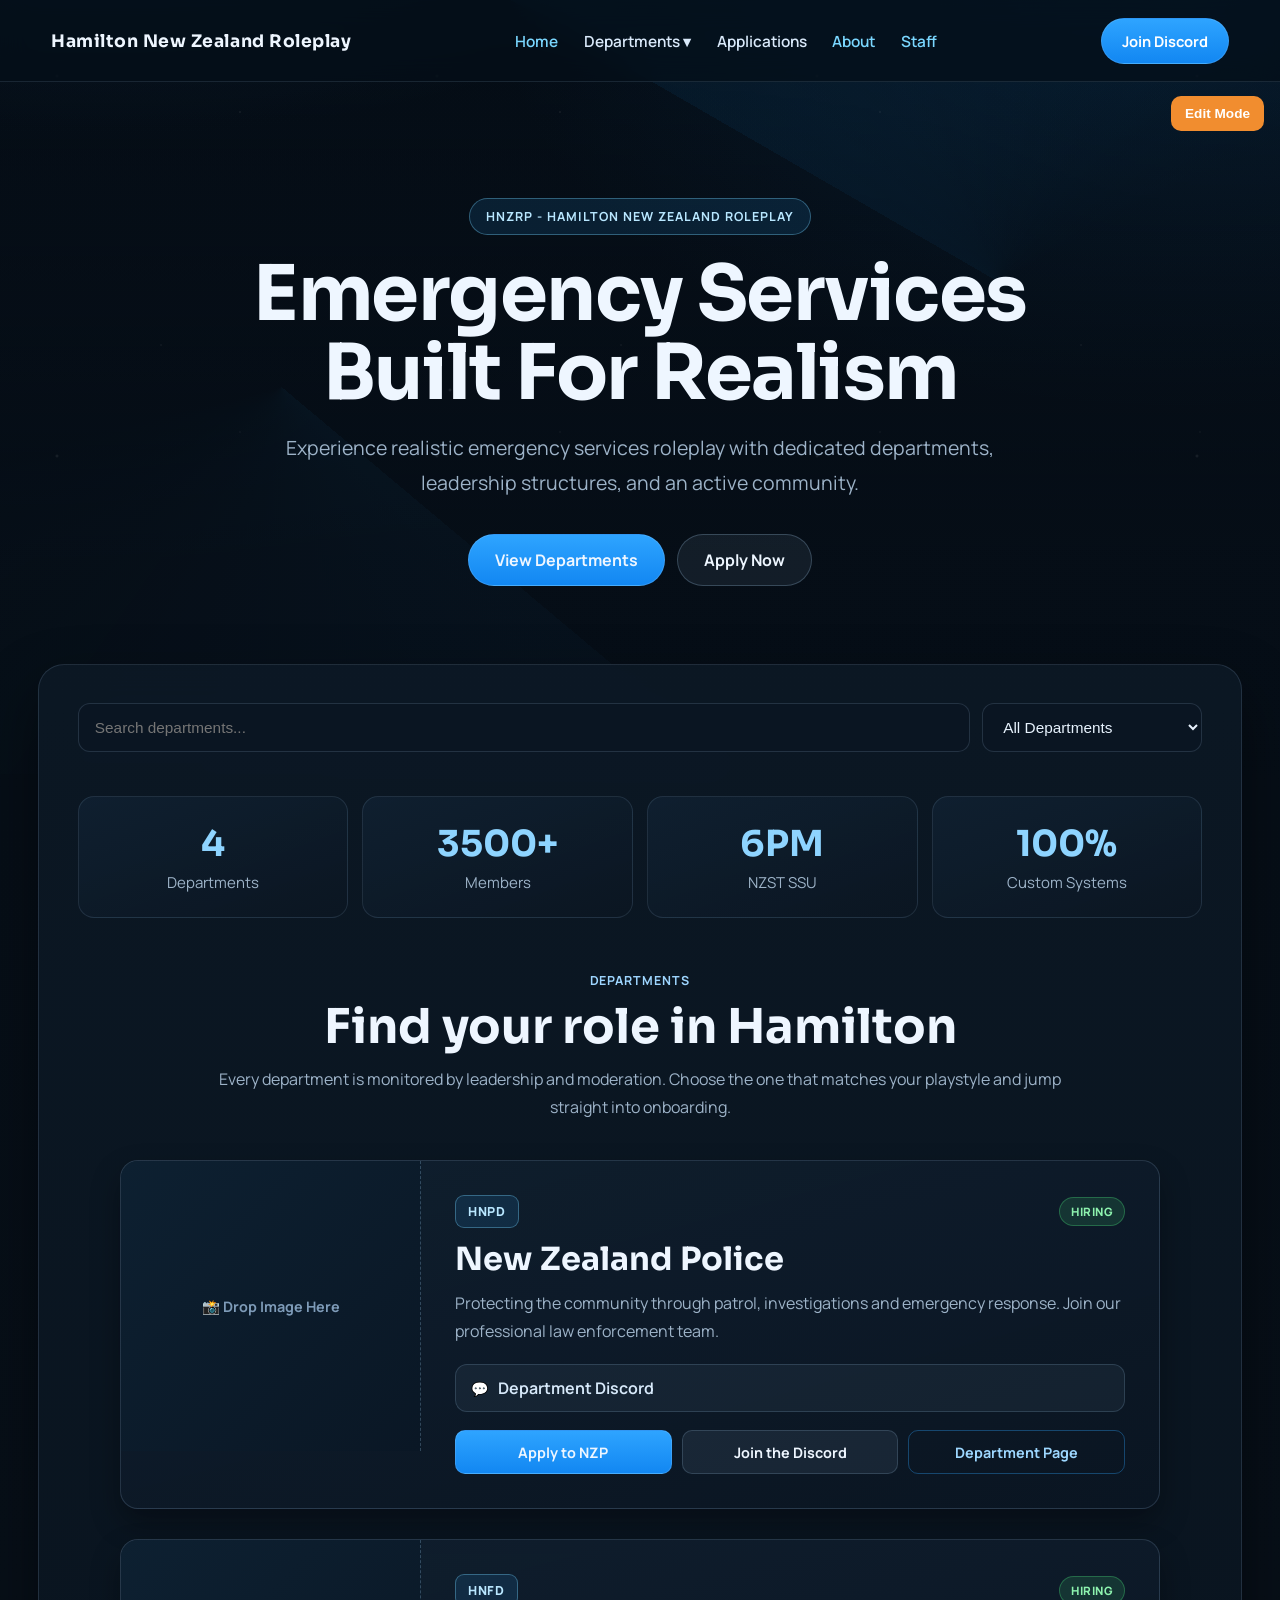
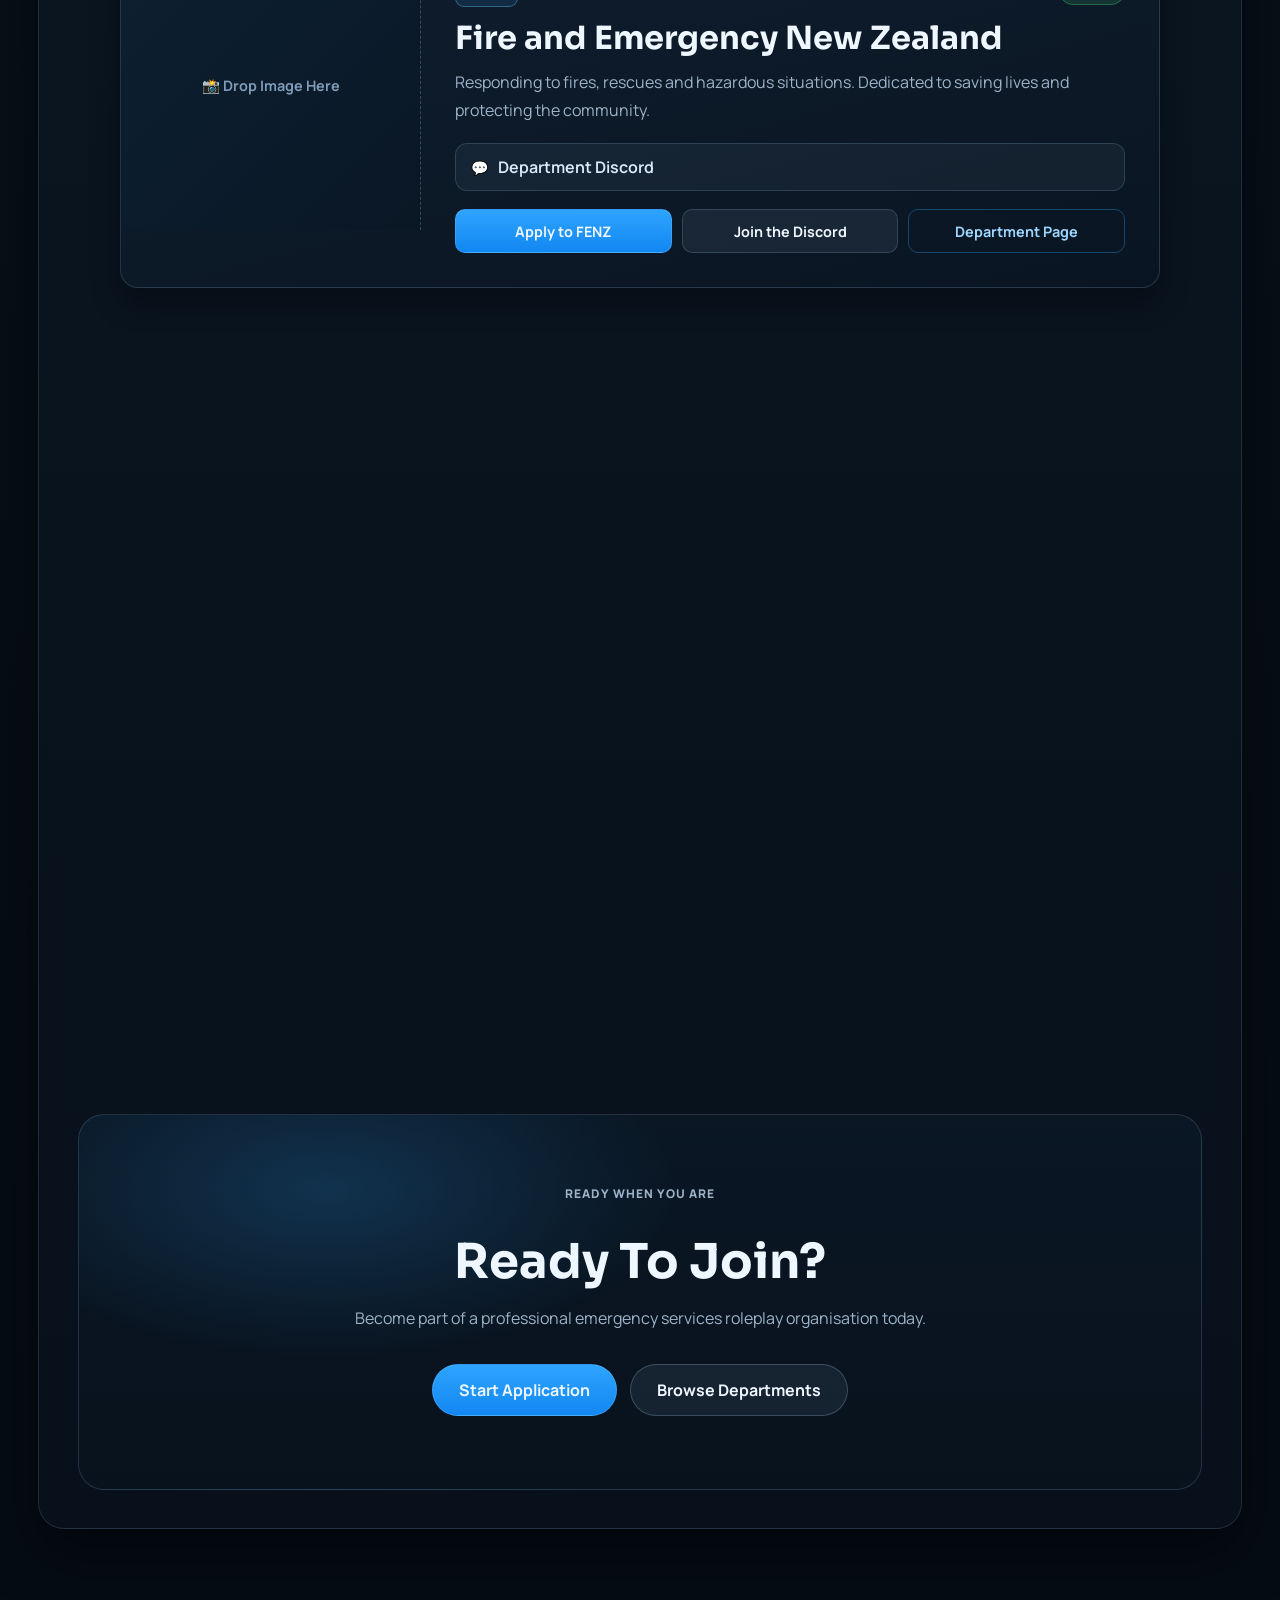
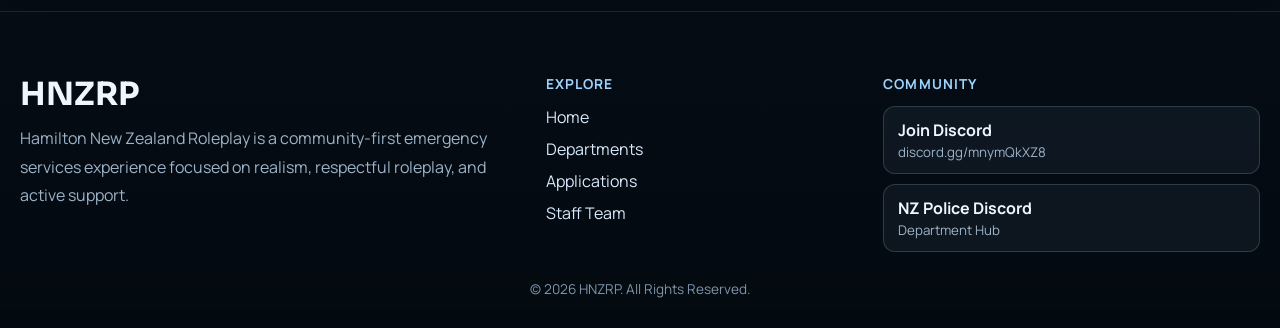
==== commit d71cd6ed: "Remove broken department image references" ====
--- a/index.html
+++ b/index.html
@@ -236,7 +236,6 @@
     <div class="card-image-placeholder">
         <span>📸 Drop Image Here</span>
     </div>
-    <img src="assets/police.jpg" alt="Police">
 
     <div class="department-info">
 
@@ -274,7 +273,6 @@
     <div class="card-image-placeholder">
         <span>📸 Drop Image Here</span>
     </div>
-    <img src="assets/fire.jpg" alt="Fire">
 
     <div class="department-info">
 
@@ -312,7 +310,6 @@
     <div class="card-image-placeholder">
         <span>📸 Drop Image Here</span>
     </div>
-    <img src="assets/ambulance.jpg" alt="Ambulance">
 
     <div class="department-info">
 
@@ -350,7 +347,6 @@
     <div class="card-image-placeholder">
         <span>📸 Drop Image Here</span>
     </div>
-    <img src="assets/comms.jpg" alt="Communications">
 
     <div class="department-info">
 
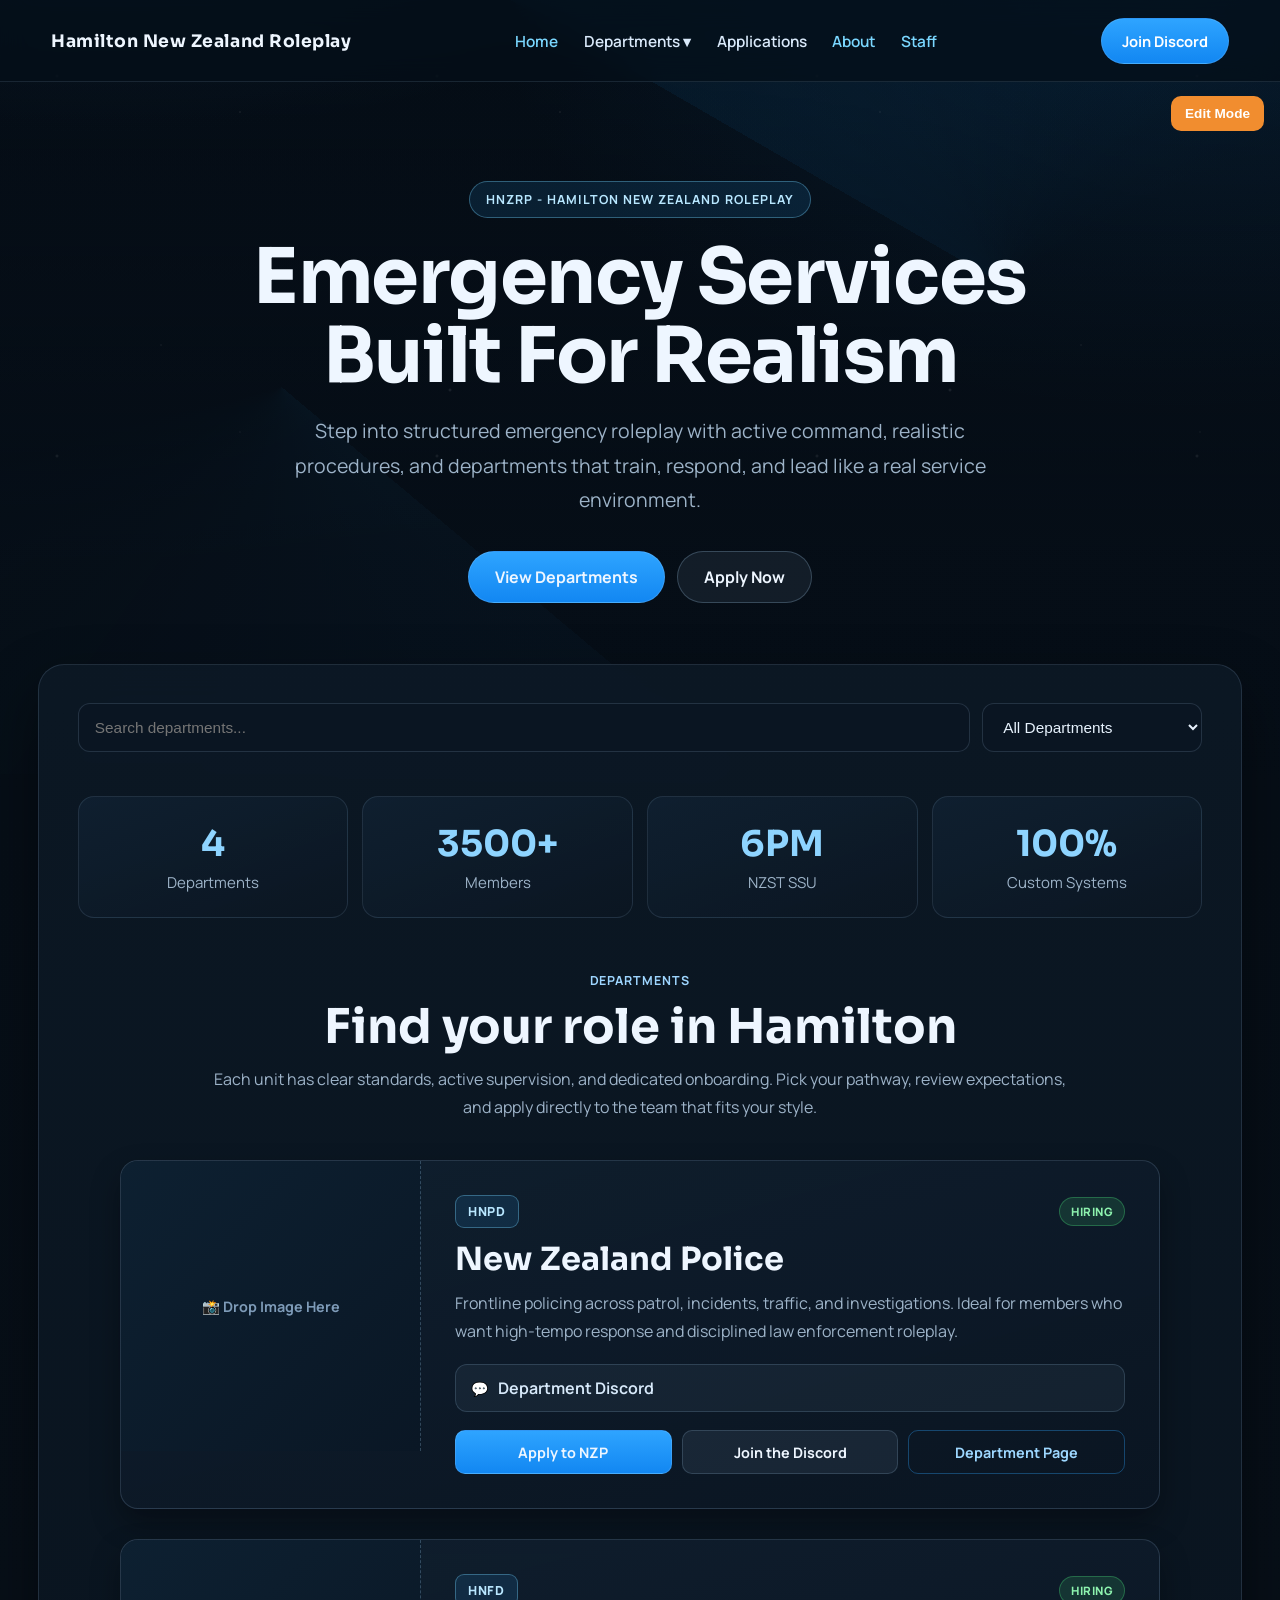
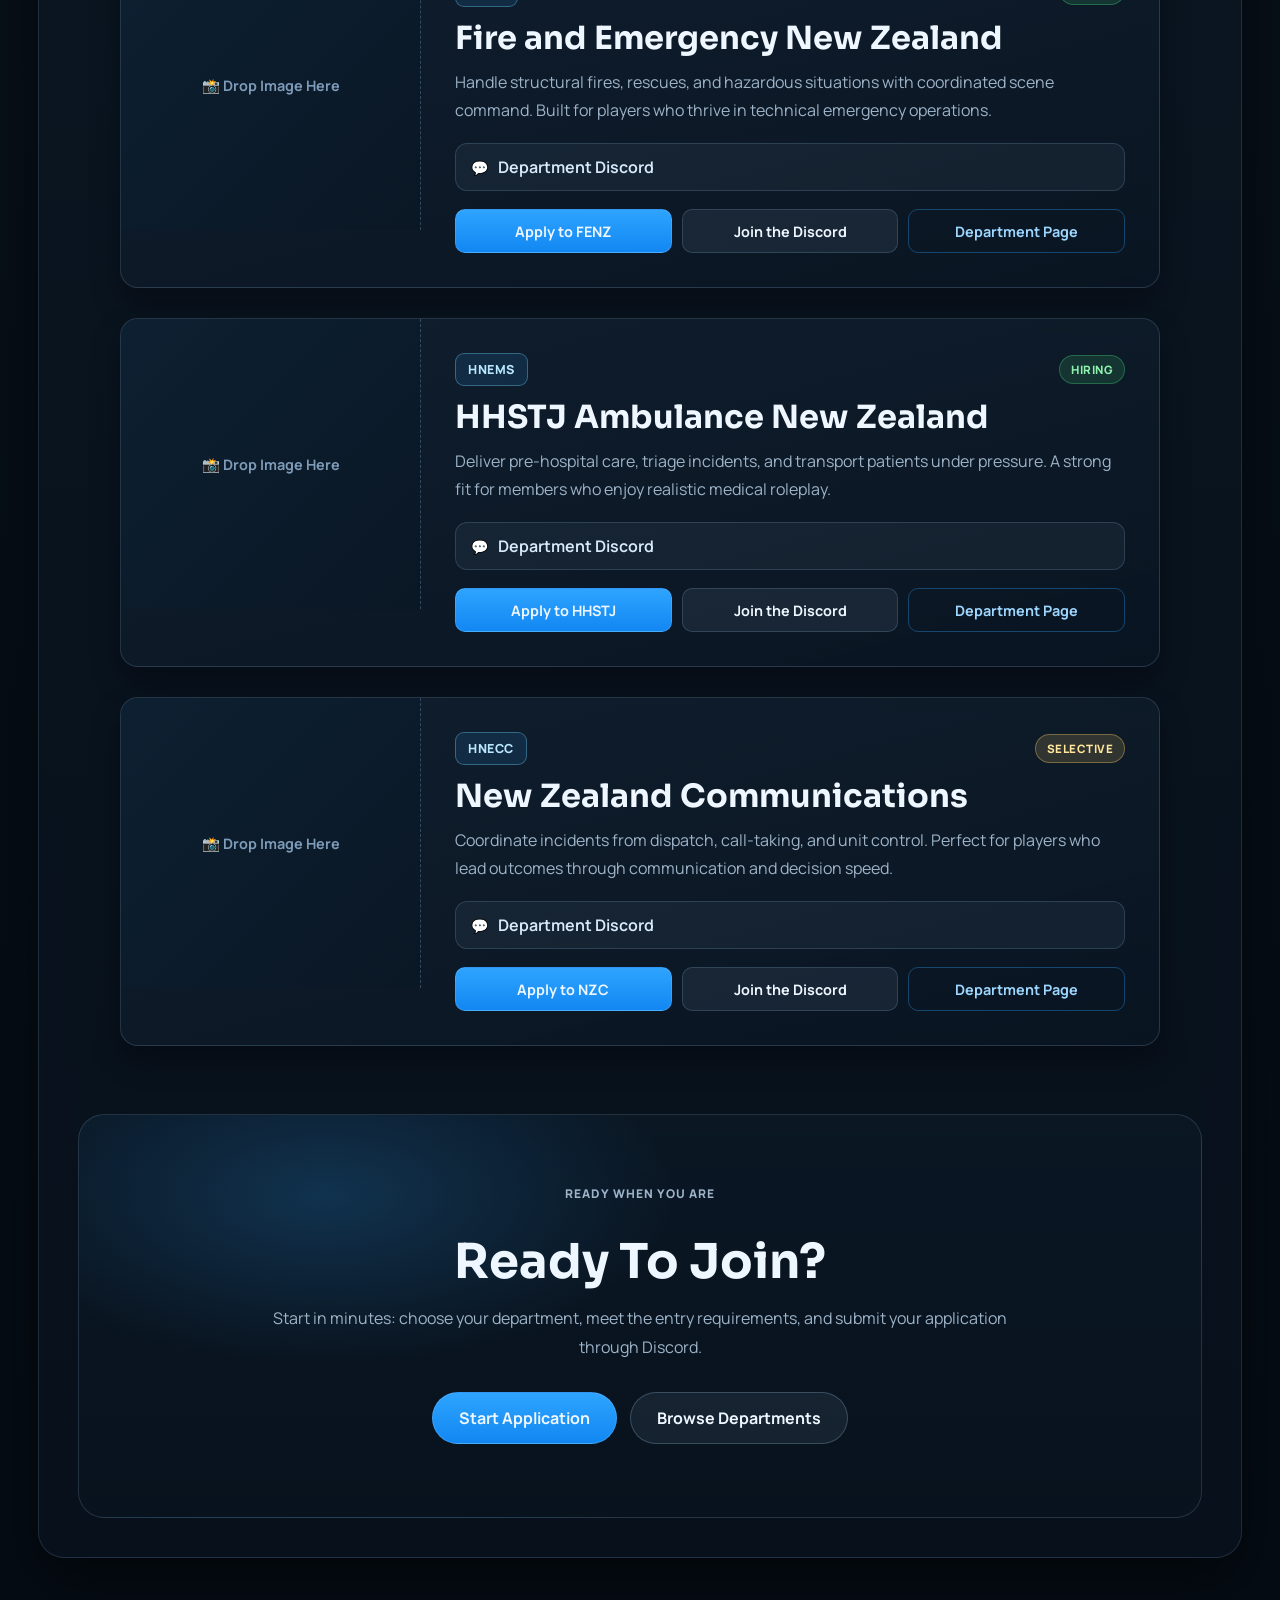
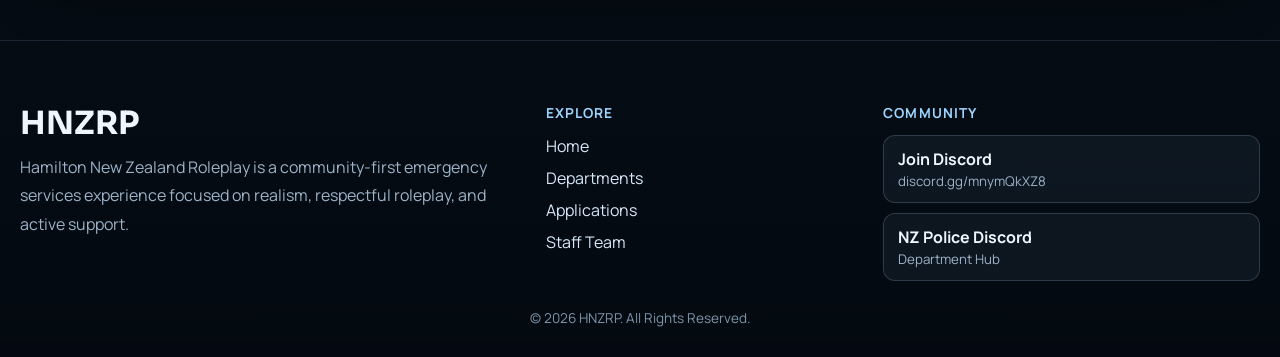
==== commit 840b53ec: "Improve homepage messaging and application funnel" ====
--- a/index.html
+++ b/index.html
@@ -110,9 +110,9 @@
         </h1>
 
         <p>
-            Experience realistic emergency services roleplay
-            with dedicated departments, leadership structures,
-            and an active community.
+            Step into structured emergency roleplay with active command,
+            realistic procedures, and departments that train, respond,
+            and lead like a real service environment.
         </p>
 
         <div class="hero-buttons">
@@ -223,7 +223,7 @@
 <section class="section-intro">
     <p>Departments</p>
     <h2>Find your role in Hamilton</h2>
-    <p>Every department is monitored by leadership and moderation. Choose the one that matches your playstyle and jump straight into onboarding.</p>
+    <p>Each unit has clear standards, active supervision, and dedicated onboarding. Pick your pathway, review expectations, and apply directly to the team that fits your style.</p>
 </section>
 
 
@@ -246,7 +246,7 @@
 
         <h2>New Zealand Police</h2>
 
-        <p>Protecting the community through patrol, investigations and emergency response. Join our professional law enforcement team.</p>
+        <p>Frontline policing across patrol, incidents, traffic, and investigations. Ideal for members who want high-tempo response and disciplined law enforcement roleplay.</p>
 
         <ul class="department-links">
             <li>
@@ -283,7 +283,7 @@
 
         <h2>Fire and Emergency New Zealand</h2>
 
-        <p>Responding to fires, rescues and hazardous situations. Dedicated to saving lives and protecting the community.</p>
+        <p>Handle structural fires, rescues, and hazardous situations with coordinated scene command. Built for players who thrive in technical emergency operations.</p>
 
         <ul class="department-links">
             <li>
@@ -320,7 +320,7 @@
 
         <h2>HHSTJ Ambulance New Zealand</h2>
 
-        <p>Providing emergency medical care and patient transport. Professional healthcare responders serving the community.</p>
+        <p>Deliver pre-hospital care, triage incidents, and transport patients under pressure. A strong fit for members who enjoy realistic medical roleplay.</p>
 
         <ul class="department-links">
             <li>
@@ -357,7 +357,7 @@
 
         <h2>New Zealand Communications</h2>
 
-        <p>Managing dispatch, call handling and emergency coordination. Be the voice that saves lives across the city.</p>
+        <p>Coordinate incidents from dispatch, call-taking, and unit control. Perfect for players who lead outcomes through communication and decision speed.</p>
 
         <ul class="department-links">
             <li>
@@ -394,8 +394,8 @@
     </h2>
 
     <p>
-        Become part of a professional emergency services
-        roleplay organisation today.
+        Start in minutes: choose your department, meet the entry
+        requirements, and submit your application through Discord.
     </p>
 
     <a href="applications.html" class="primary-btn">
--- a/css/style.css
+++ b/css/style.css
@@ -725,6 +725,61 @@
     line-height: 1.8;
 }
 
+.application-links-grid {
+    margin-top: 18px;
+    display: grid;
+    grid-template-columns: repeat(2, minmax(0, 1fr));
+    gap: 10px;
+}
+
+.application-link-card {
+    display: flex;
+    flex-direction: column;
+    align-items: flex-start;
+    gap: 2px;
+    padding: 12px;
+    border-radius: 12px;
+    border: 1px solid rgba(173, 211, 245, 0.25);
+    background: rgba(8, 23, 38, 0.55);
+    transition: transform 0.2s ease, border-color 0.2s ease;
+    text-align: left;
+}
+
+.application-link-card strong {
+    color: #dff1ff;
+    font-size: 0.92rem;
+}
+
+.application-link-card span {
+    color: #a9c4dc;
+    font-size: 0.82rem;
+}
+
+.application-link-card:hover {
+    transform: translateY(-2px);
+    border-color: rgba(46, 164, 255, 0.45);
+}
+
+.application-steps {
+    margin-top: 16px;
+    padding: 14px;
+    border-radius: 12px;
+    border: 1px solid rgba(173, 211, 245, 0.2);
+    background: rgba(7, 19, 30, 0.5);
+    text-align: left;
+}
+
+.application-steps p {
+    margin: 0;
+    color: #cfe4f8;
+    font-size: 0.9rem;
+    line-height: 1.6;
+}
+
+.application-steps p + p {
+    margin-top: 4px;
+}
+
 /* ==========================================================
    FOOTER
 ========================================================== */
@@ -942,6 +997,10 @@
         left: 12px;
         justify-content: center;
     }
+
+    .application-links-grid {
+        grid-template-columns: 1fr;
+    }
 }
 
 @media (prefers-reduced-motion: reduce) {
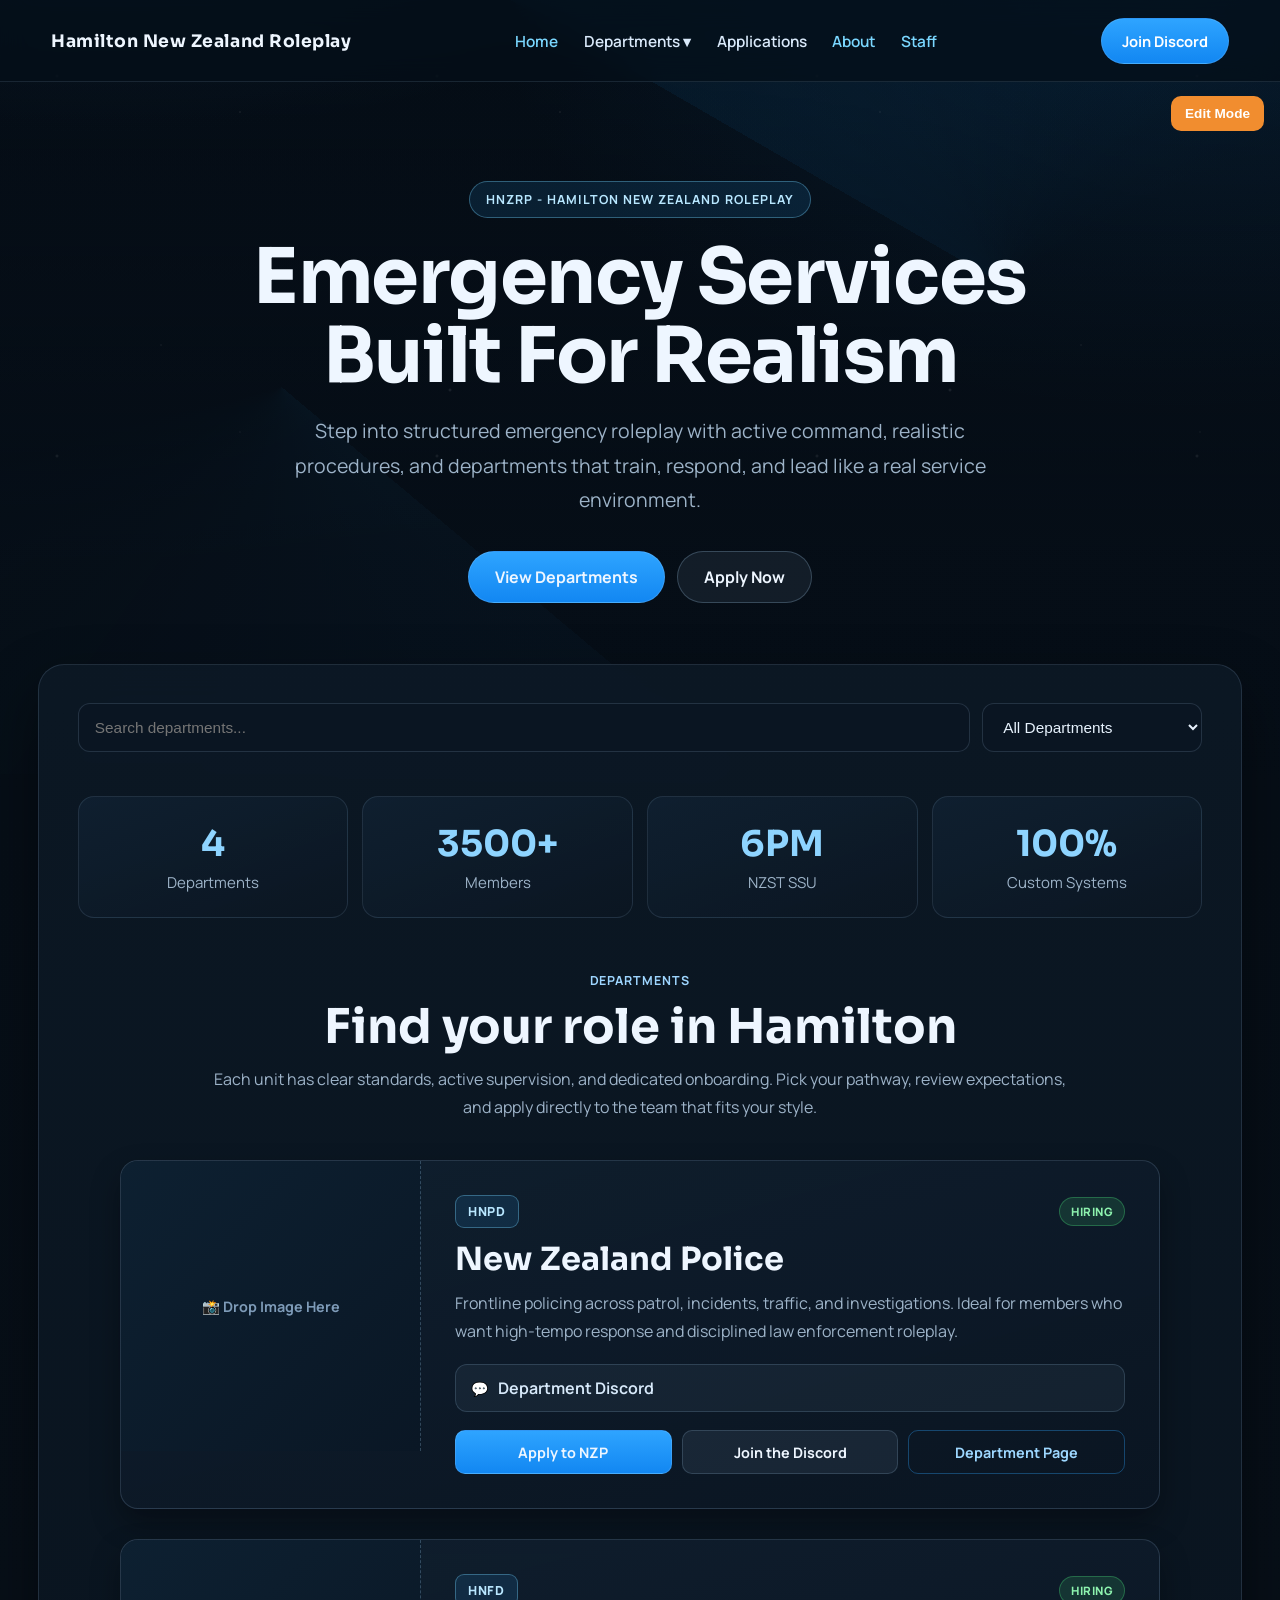
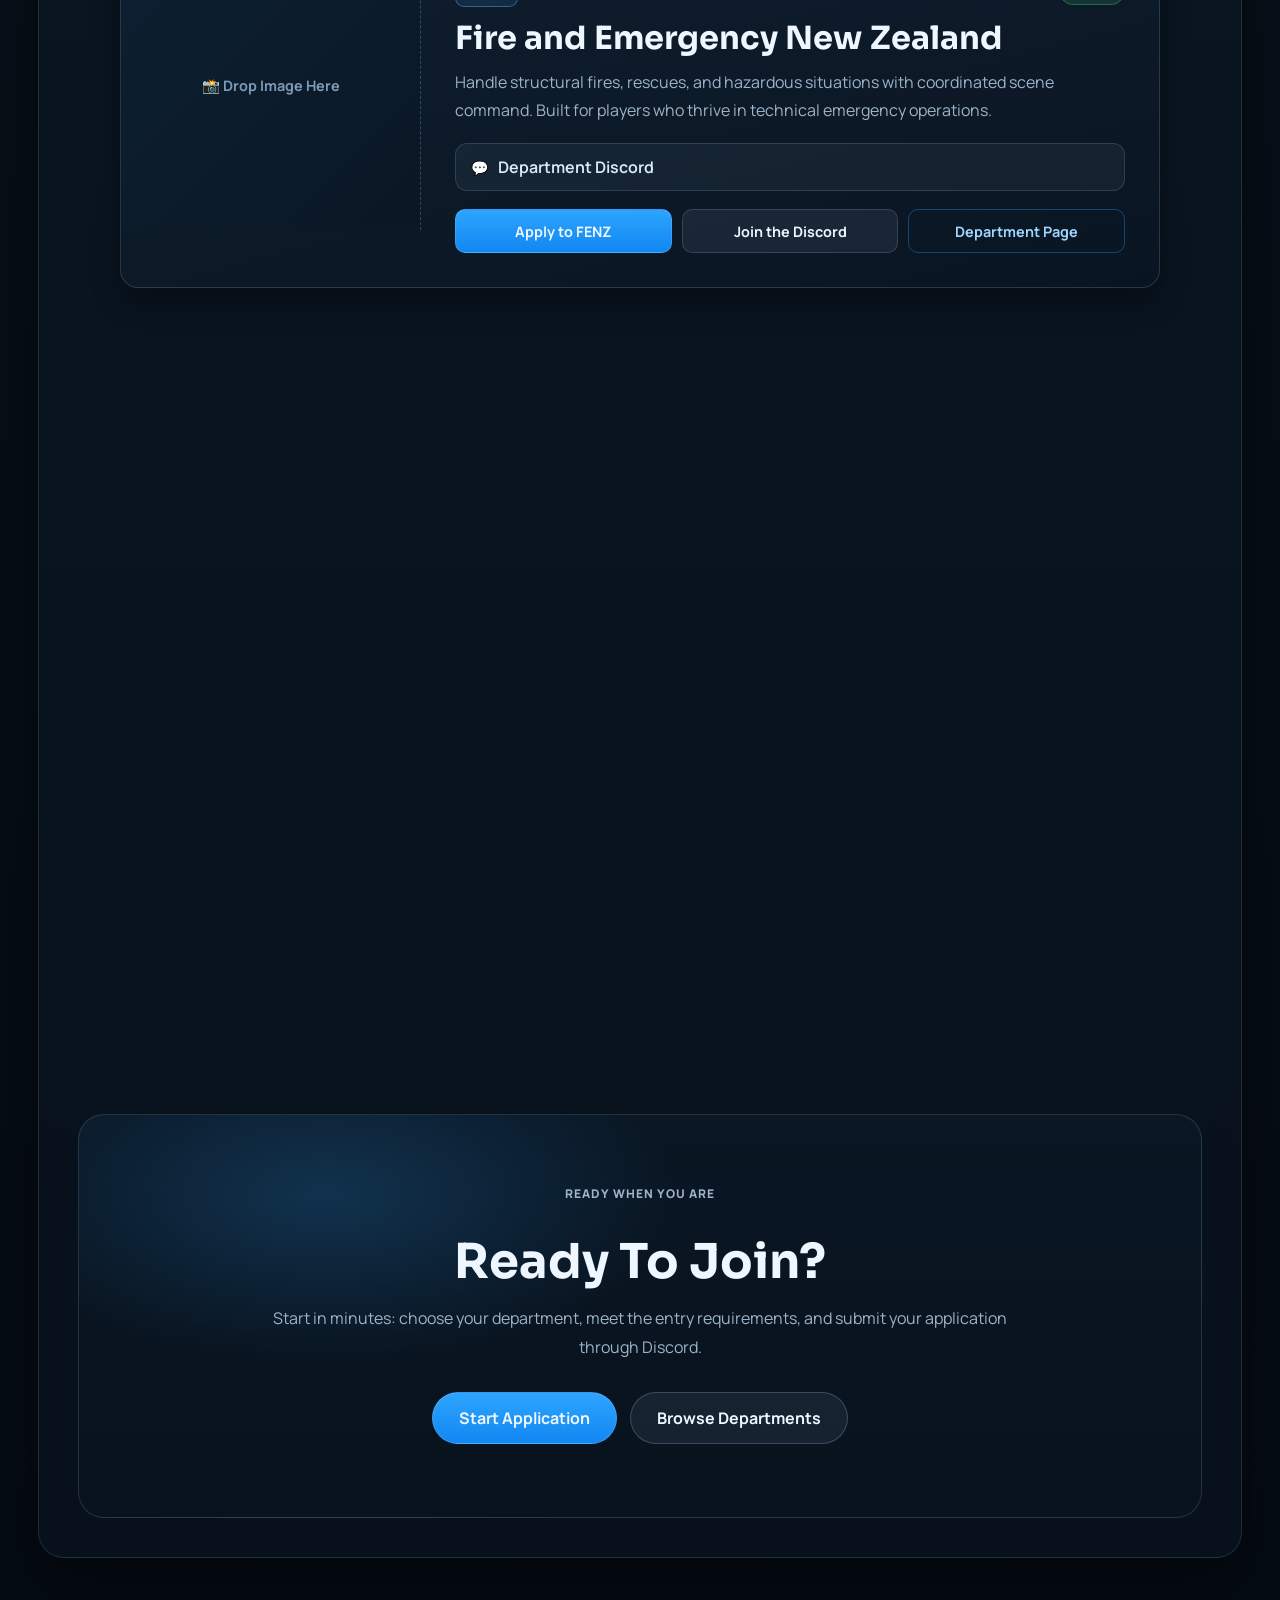
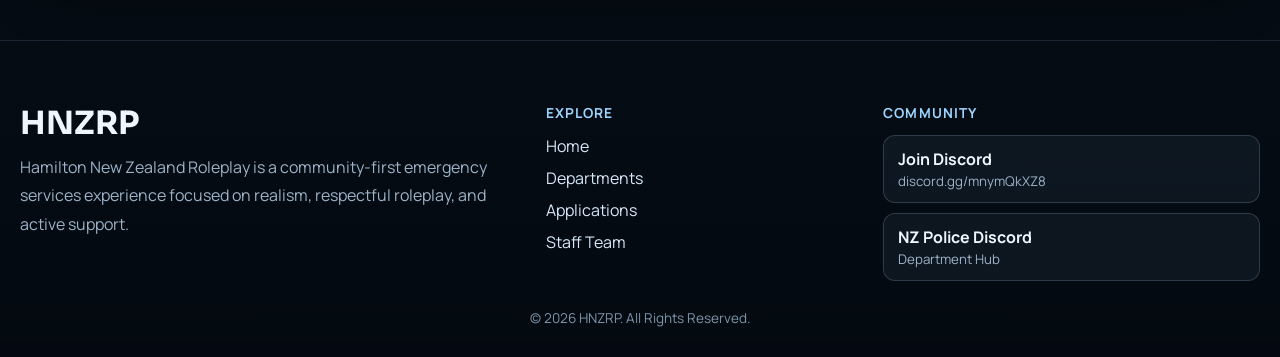
==== commit a077f997: "Add cache busting for stylesheet and script" ====
--- a/index.html
+++ b/index.html
@@ -8,7 +8,7 @@
 
     <title>HNZRP | Departments</title>
 
-    <link rel="stylesheet" href="css/style.css">
+    <link rel="stylesheet" href="css/style.css?v=20260719b">
 
     <link rel="preconnect" href="https://fonts.googleapis.com">
     <link rel="preconnect" href="https://fonts.gstatic.com" crossorigin>
@@ -471,7 +471,7 @@
 
 </footer>
 
-<script src="js/script.js"></script>
+<script src="js/script.js?v=20260719b"></script>
 
 </body>
 
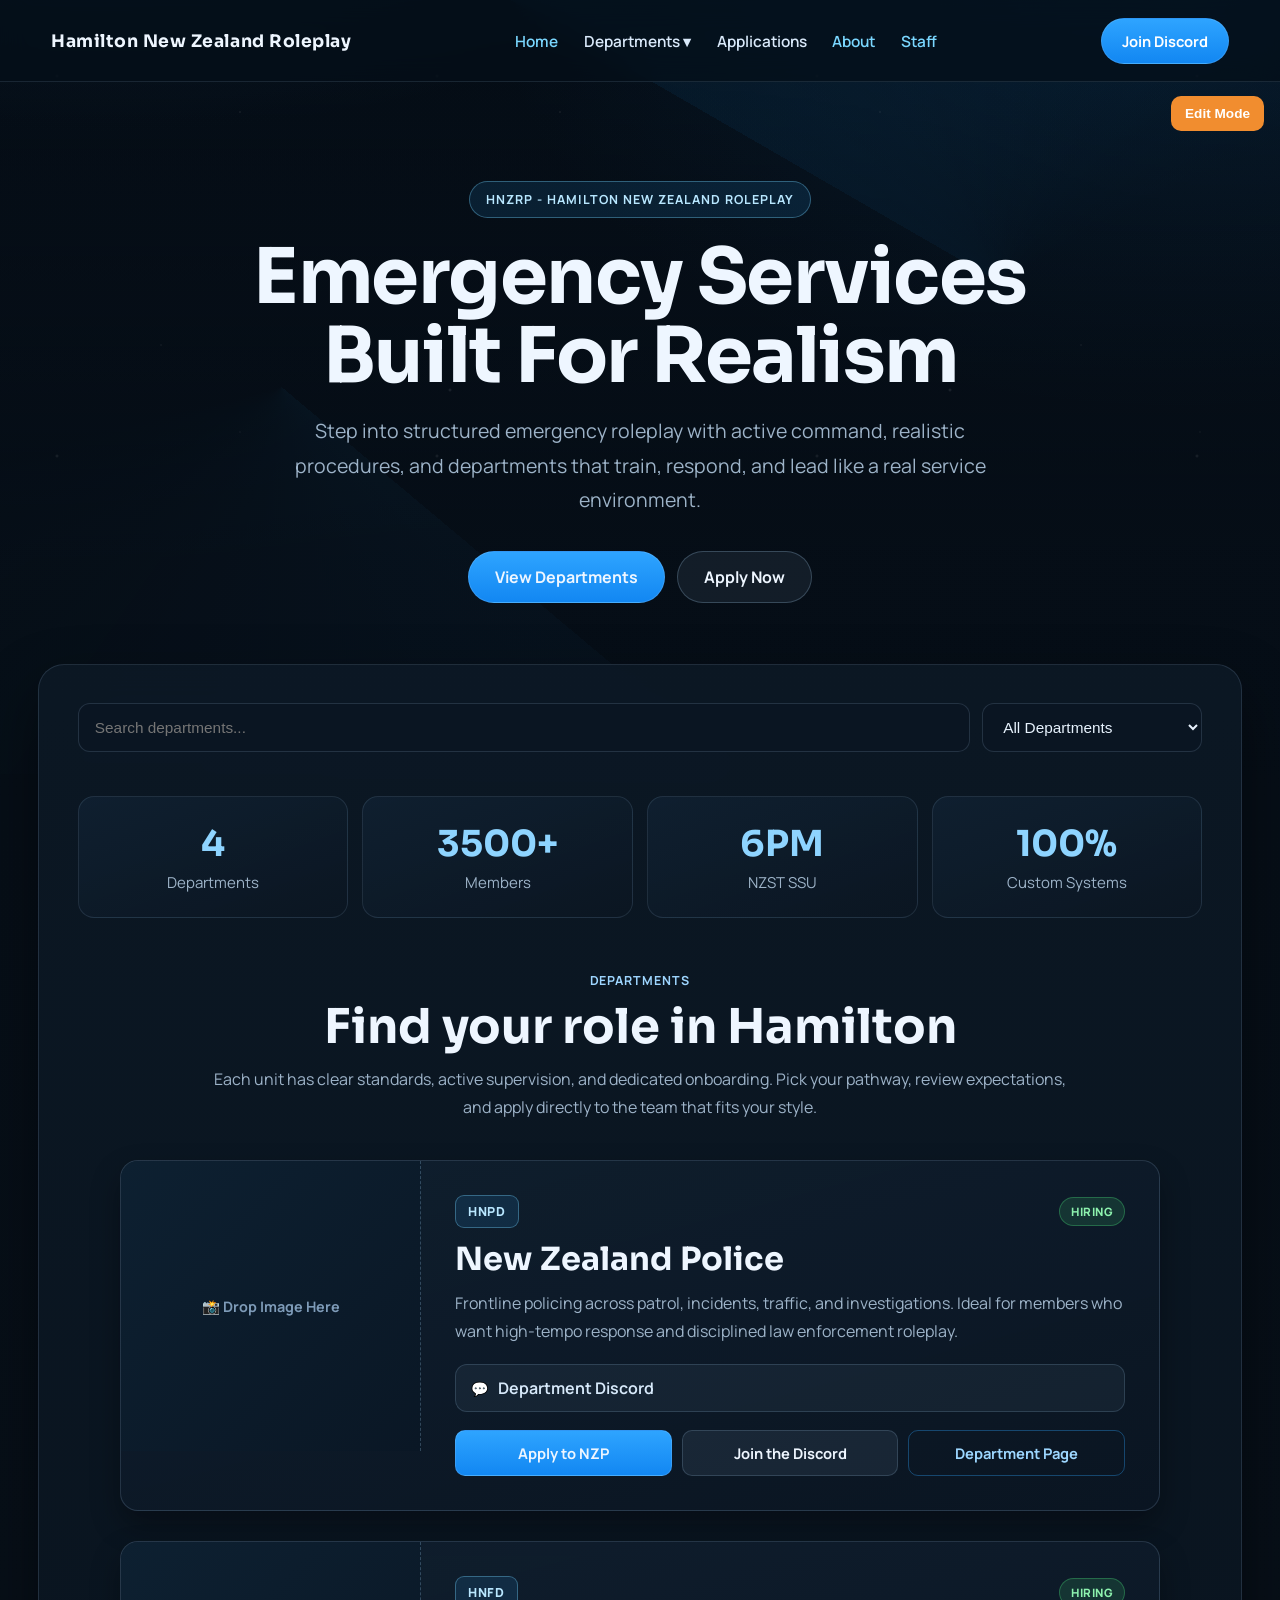
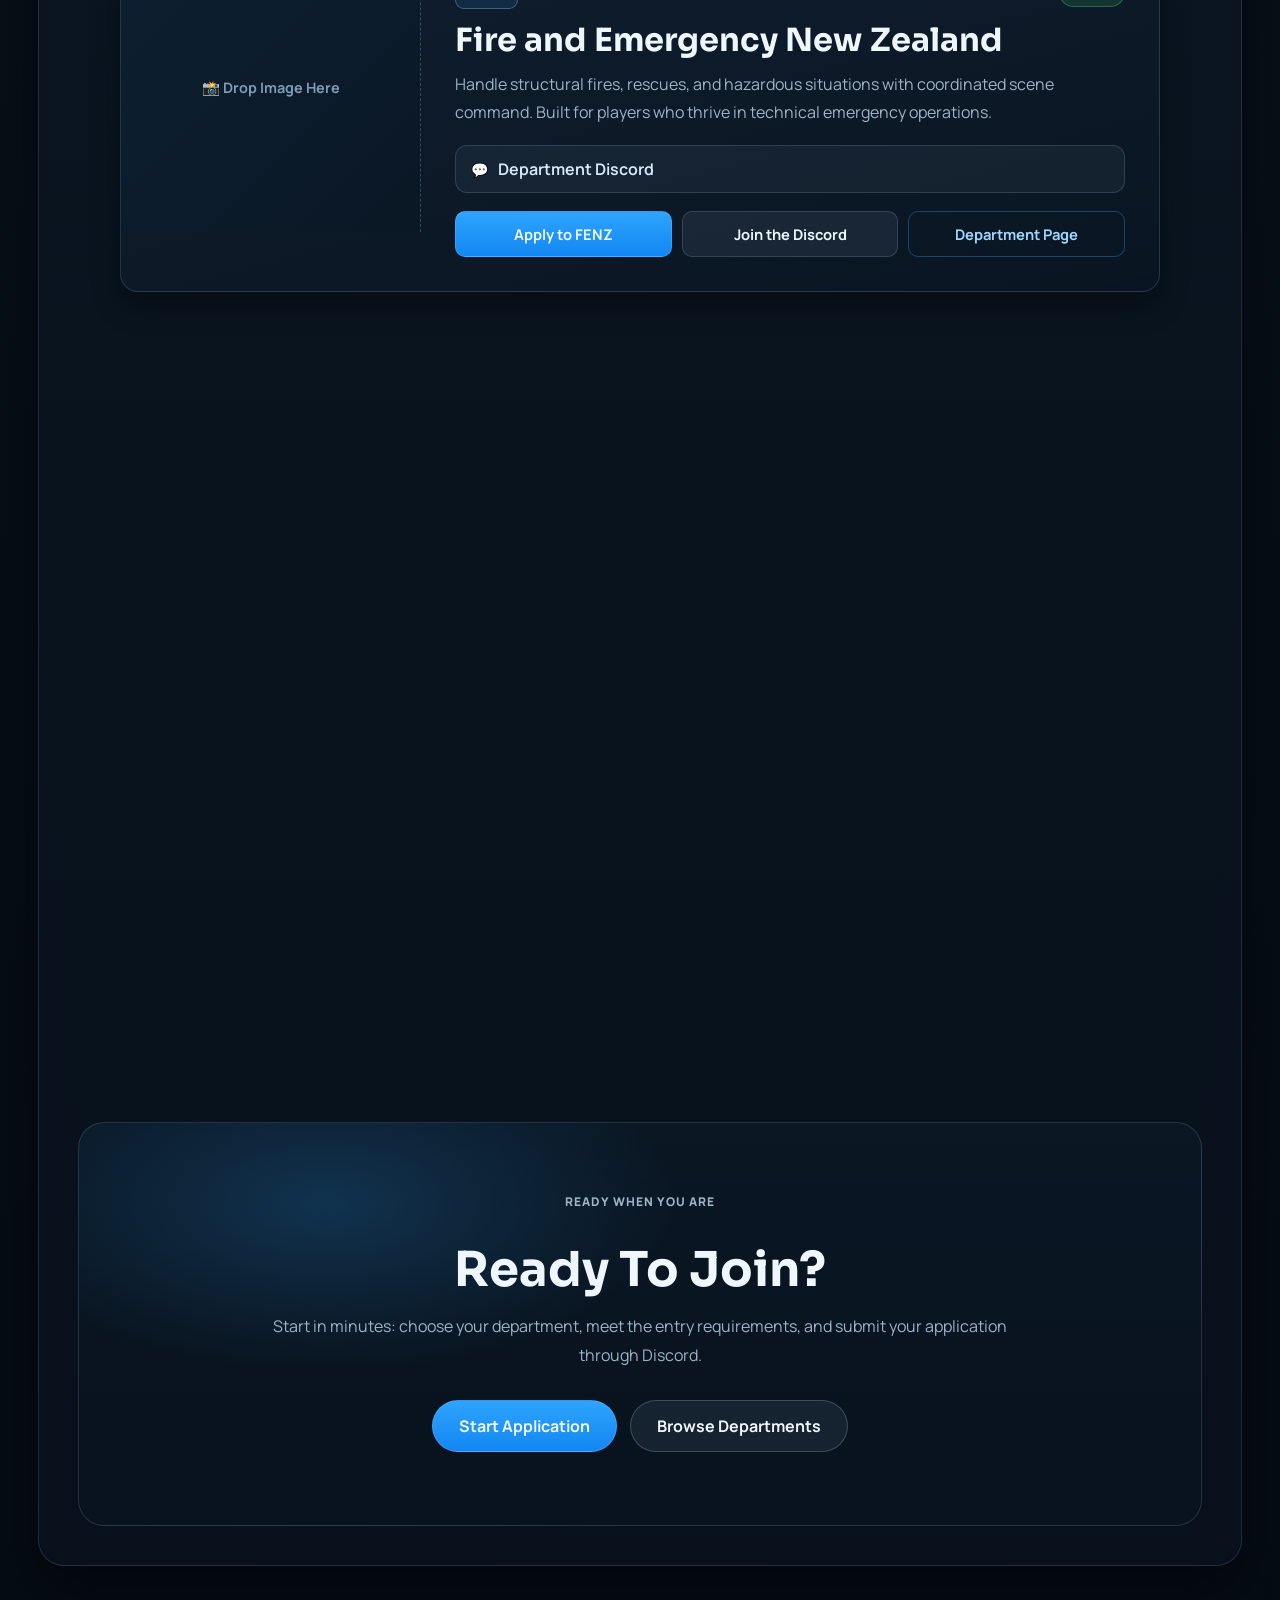
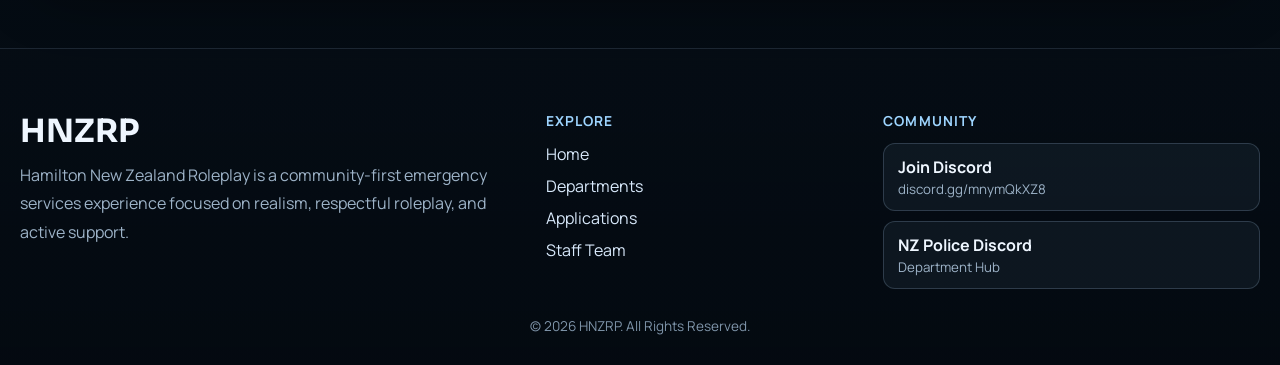
==== commit dfa18704: "Bump asset version to 20260719c" ====
--- a/index.html
+++ b/index.html
@@ -8,7 +8,7 @@
 
     <title>HNZRP | Departments</title>
 
-    <link rel="stylesheet" href="css/style.css?v=20260719b">
+    <link rel="stylesheet" href="css/style.css?v=20260719c">
 
     <link rel="preconnect" href="https://fonts.googleapis.com">
     <link rel="preconnect" href="https://fonts.gstatic.com" crossorigin>
@@ -471,7 +471,7 @@
 
 </footer>
 
-<script src="js/script.js?v=20260719b"></script>
+<script src="js/script.js?v=20260719c"></script>
 
 </body>
 
--- a/css/style.css
+++ b/css/style.css
@@ -623,9 +623,9 @@
 .btn-secondary,
 .btn-tertiary {
     flex: 1 1 180px;
-    min-height: 44px;
+    min-height: 46px;
     border-radius: 10px;
-    font-size: 0.9rem;
+    font-size: 0.92rem;
 }
 
 .btn-primary {
@@ -955,6 +955,7 @@
 
     .content-wrapper {
         margin-top: -70px;
+        padding: 22px;
     }
 
     .search-section {
@@ -969,25 +970,117 @@
         grid-template-columns: 1fr;
         text-align: center;
     }
+
+    .department-info {
+        padding: 20px;
+    }
+
+    .department-info h2 {
+        font-size: 1.45rem;
+    }
+
+    .department-info p {
+        font-size: 0.96rem;
+        line-height: 1.7;
+    }
+
+    .cta {
+        padding: 30px 16px;
+    }
+
+    .cta p {
+        font-size: 0.98rem;
+    }
+
+    .application-shell > p {
+        font-size: 0.98rem;
+    }
 }
 
 @media (max-width: 560px) {
     .hero {
         padding-top: 160px;
+        padding-bottom: 94px;
+    }
+
+    .hero h1 {
+        font-size: clamp(1.9rem, 10vw, 2.4rem);
+    }
+
+    .hero p {
+        font-size: 0.98rem;
+        line-height: 1.7;
+        margin-bottom: 22px;
+    }
+
+    .hero-buttons {
+        width: 100%;
+        gap: 10px;
+    }
+
+    .hero-buttons .primary-btn,
+    .hero-buttons .secondary-btn {
+        width: 100%;
+        min-height: 46px;
+        padding: 12px 16px;
+        font-size: 0.92rem;
+    }
+
+    .content-wrapper {
+        width: 95%;
+        margin-top: -58px;
+        padding: 18px;
+    }
+
+    .search-section input,
+    .search-section select {
+        min-height: 44px;
+        font-size: 0.92rem;
+    }
+
+    .section-intro h2 {
+        font-size: 1.7rem;
+    }
+
+    .section-intro > p:last-child {
+        font-size: 0.95rem;
+        line-height: 1.7;
     }
 
     .stats {
         grid-template-columns: 1fr;
+        gap: 10px;
+        margin-bottom: 34px;
+    }
+
+    .stat {
+        padding: 18px;
     }
 
     .department-actions {
         flex-direction: column;
+        gap: 8px;
     }
 
     .btn-primary,
     .btn-secondary,
     .btn-tertiary {
         width: 100%;
+        min-height: 46px;
+        font-size: 0.92rem;
+    }
+
+    .application-links-grid {
+        grid-template-columns: 1fr;
+        gap: 8px;
+    }
+
+    .application-link-card {
+        padding: 11px;
+    }
+
+    .application-steps {
+        padding: 12px;
     }
 
     .edit-controls {
@@ -996,10 +1089,6 @@
         right: 12px;
         left: 12px;
         justify-content: center;
-    }
-
-    .application-links-grid {
-        grid-template-columns: 1fr;
     }
 }
 
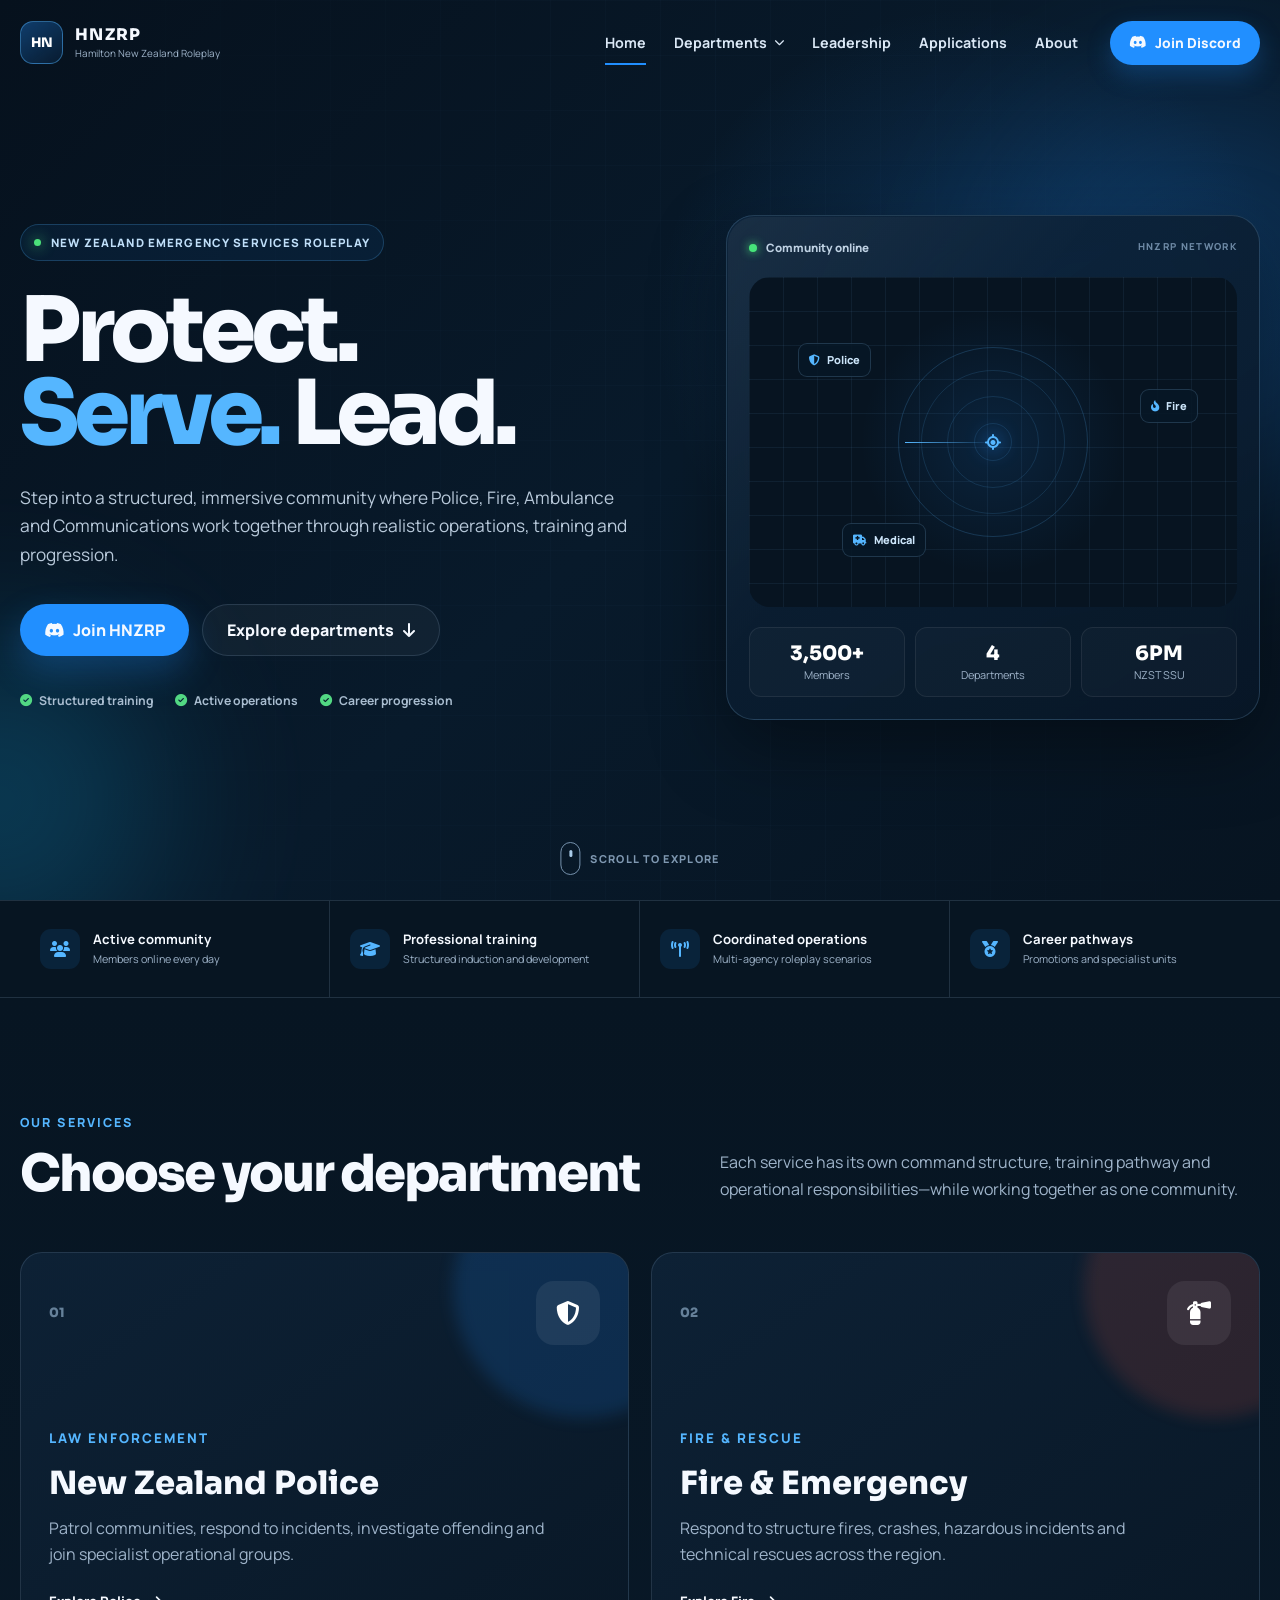
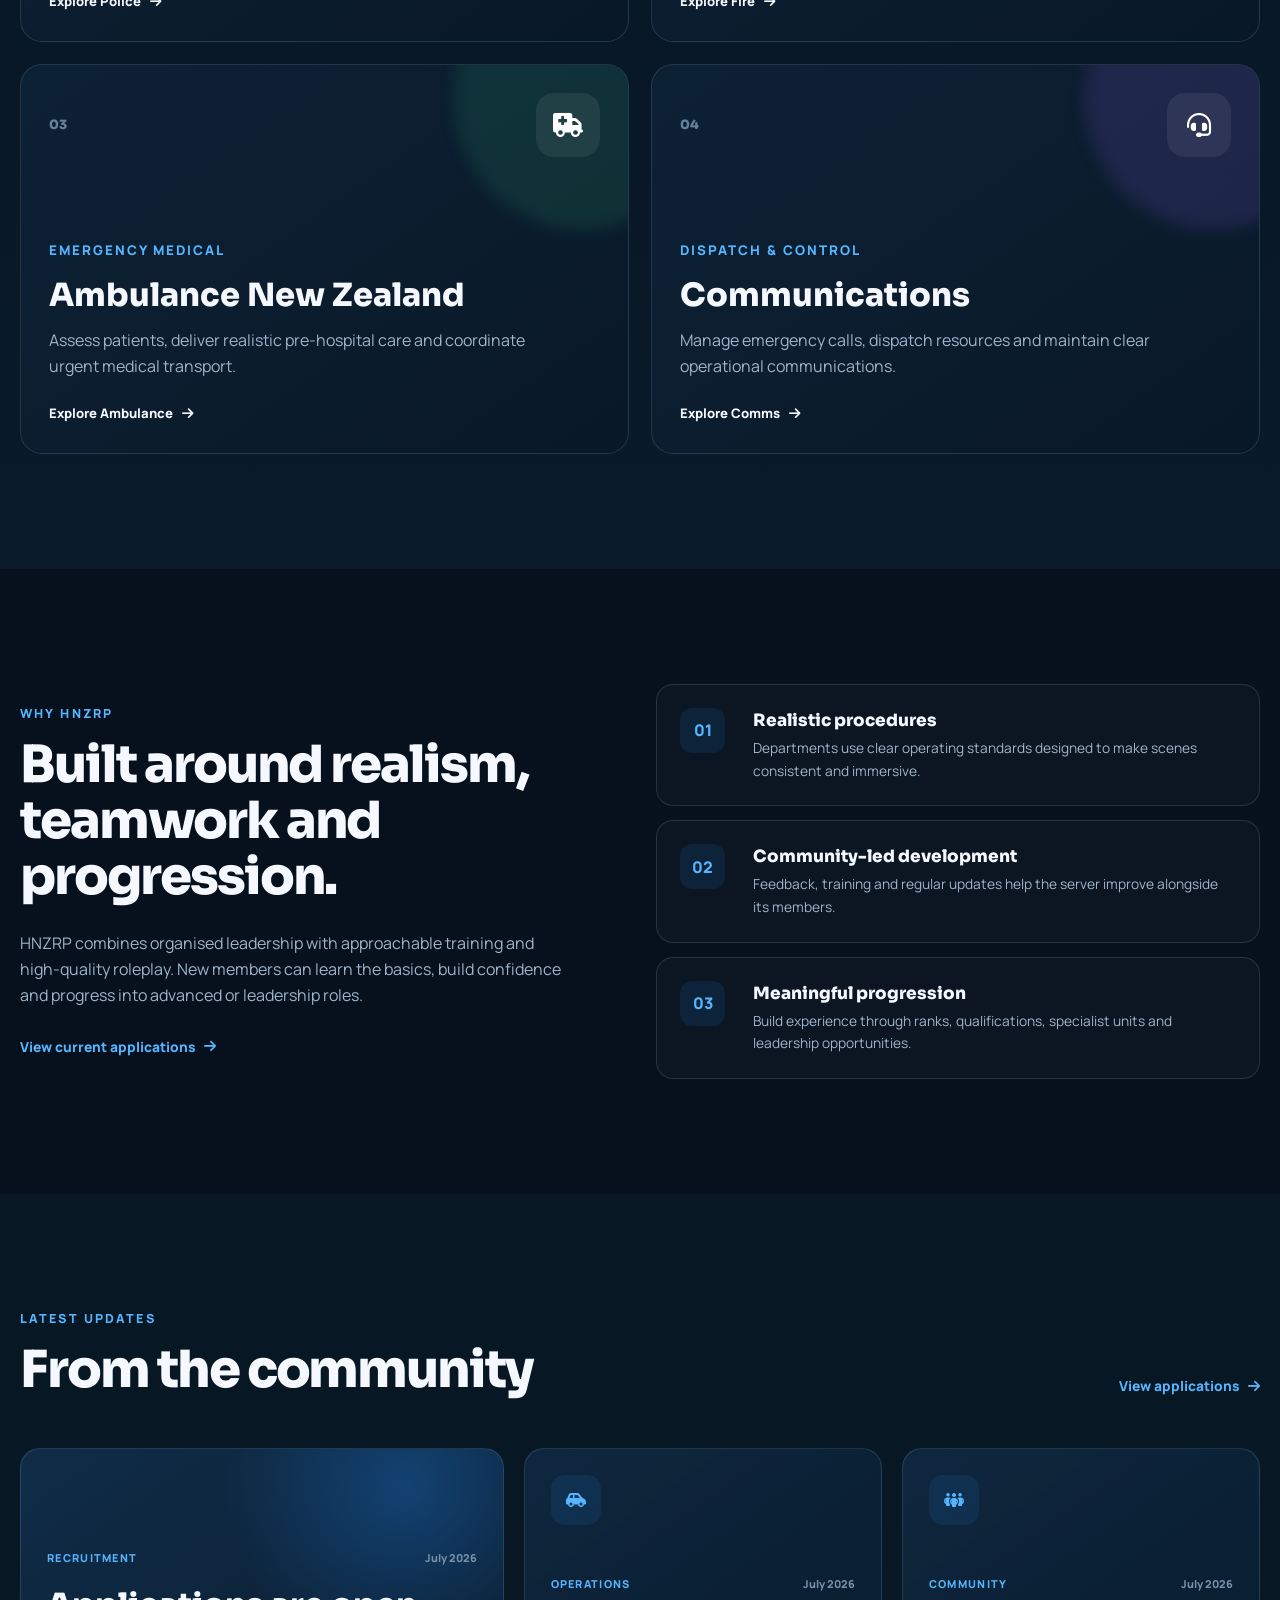
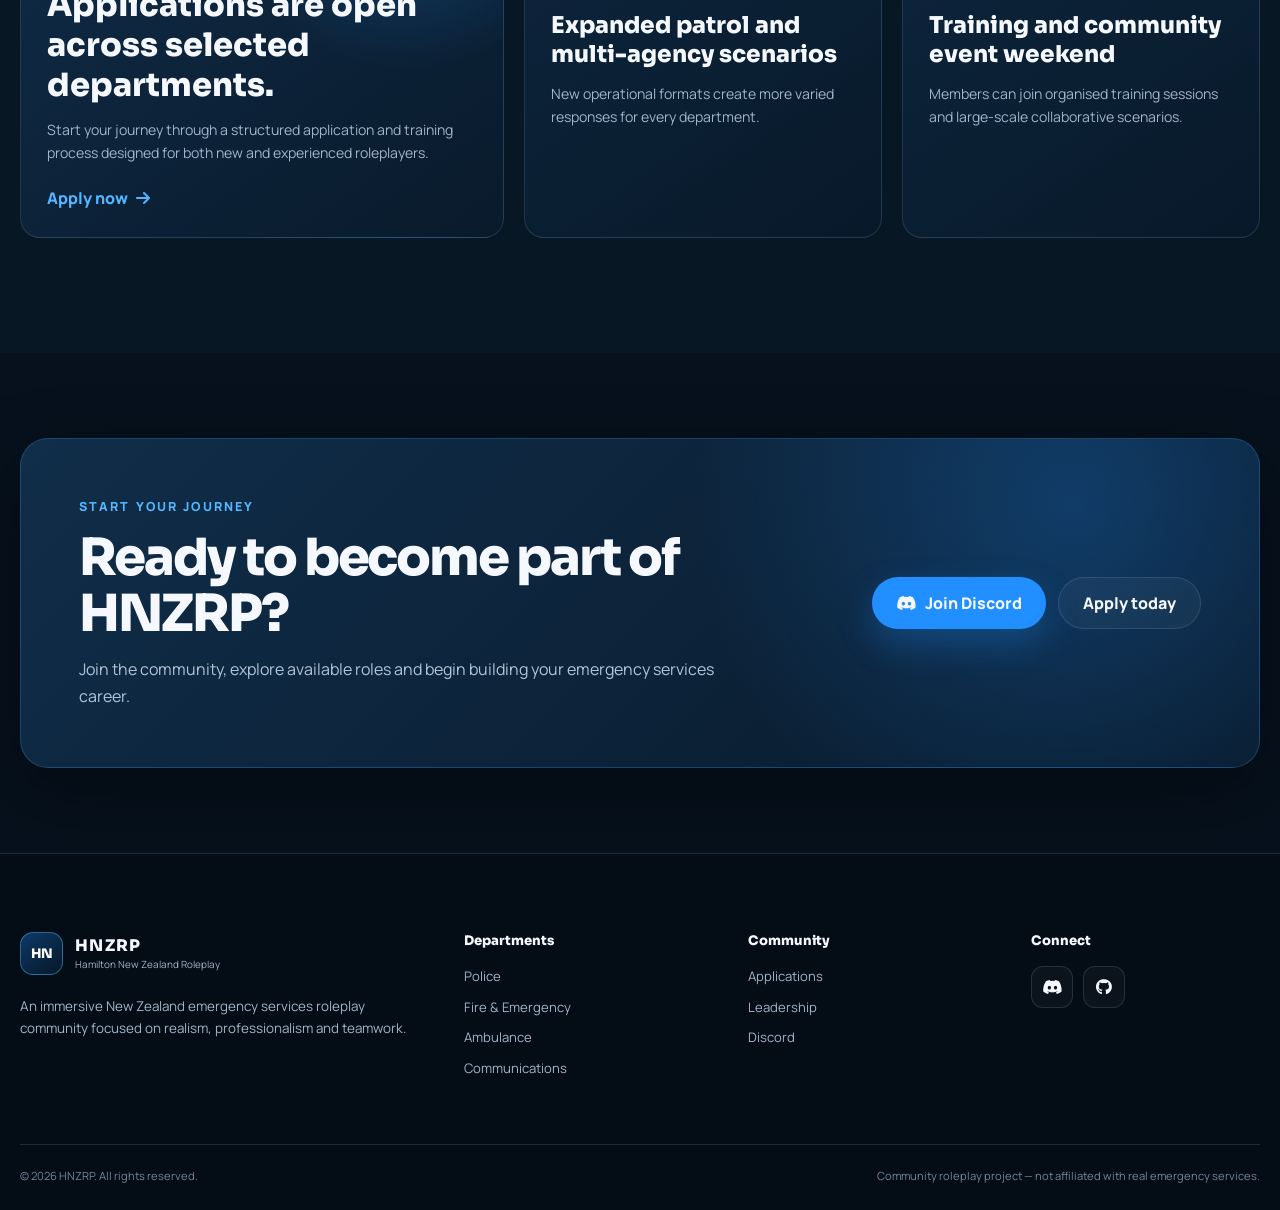
==== commit 3fcf1eb7: "Deploy clean combined website" ====
--- a/index.html
+++ b/index.html
@@ -1,478 +1,169 @@
 <!DOCTYPE html>
 <html lang="en">
+<head>
+  <meta charset="UTF-8">
+  <meta name="viewport" content="width=device-width, initial-scale=1.0">
+  <meta name="description" content="Hamilton New Zealand Roleplay — an immersive emergency services roleplay community.">
+  <title>HNZRP | Hamilton New Zealand Roleplay</title>
+  <link rel="preconnect" href="https://fonts.googleapis.com">
+  <link rel="preconnect" href="https://fonts.gstatic.com" crossorigin>
+  <link href="https://fonts.googleapis.com/css2?family=Manrope:wght@400;500;600;700;800&family=Sora:wght@600;700;800&display=swap" rel="stylesheet">
+  <link rel="stylesheet" href="https://cdnjs.cloudflare.com/ajax/libs/font-awesome/6.6.0/css/all.min.css">
+  <link rel="stylesheet" href="css/homepage.css?v=20260719d">
+</head>
+<body>
+  <div id="loader" aria-hidden="true"><div class="loader-mark"><span>HNZRP</span><i></i></div></div>
+  <div id="progressBar" aria-hidden="true"></div>
 
-<head>
+  <header class="site-header" id="siteHeader">
+    <div class="shell nav-shell">
+      <a class="brand" href="index.html" aria-label="HNZRP home">
+        <span class="brand-mark">HN</span>
+        <span><strong>HNZRP</strong><small>Hamilton New Zealand Roleplay</small></span>
+      </a>
 
-    <meta charset="UTF-8">
-    <meta name="viewport" content="width=device-width, initial-scale=1.0">
+      <button class="menu-toggle" id="menuToggle" type="button" aria-label="Open navigation" aria-expanded="false">
+        <i class="fa-solid fa-bars"></i>
+      </button>
 
-    <title>HNZRP | Departments</title>
+      <nav class="main-nav" id="mainNav" aria-label="Main navigation">
+        <a class="active" href="index.html">Home</a>
+        <div class="nav-dropdown">
+          <button class="dropdown-toggle" type="button" aria-expanded="false">Departments <i class="fa-solid fa-chevron-down"></i></button>
+          <div class="dropdown-panel">
+            <a href="police.html"><i class="fa-solid fa-shield-halved"></i><span>New Zealand Police<small>Law enforcement and public safety</small></span></a>
+            <a href="fire.html"><i class="fa-solid fa-fire-extinguisher"></i><span>Fire & Emergency<small>Fire, rescue and specialist response</small></span></a>
+            <a href="ambulance.html"><i class="fa-solid fa-truck-medical"></i><span>Ambulance NZ<small>Emergency medical response</small></span></a>
+            <a href="communications.html"><i class="fa-solid fa-headset"></i><span>Communications<small>Dispatch and operational coordination</small></span></a>
+          </div>
+        </div>
+        <a href="police-leadership.html">Leadership</a>
+        <a href="applications.html">Applications</a>
+        <a href="#about">About</a>
+      </nav>
 
-    <link rel="stylesheet" href="css/style.css?v=20260719c">
+      <a class="nav-cta" href="https://discord.gg/mnymQkXZ8" target="_blank" rel="noopener noreferrer"><i class="fa-brands fa-discord"></i> Join Discord</a>
+    </div>
+  </header>
 
-    <link rel="preconnect" href="https://fonts.googleapis.com">
-    <link rel="preconnect" href="https://fonts.gstatic.com" crossorigin>
-
-    <link href="https://fonts.googleapis.com/css2?family=Manrope:wght@400;500;600;700;800&family=Sora:wght@600;700;800&display=swap" rel="stylesheet">
-
-</head>
-
-
-<body>
-
-
-<!-- ================= NAVBAR ================= -->
-
-<header class="navbar">
-
-    <div class="logo">
-        Hamilton New Zealand Roleplay
-    </div>
-
-    <nav>
-
-        <ul class="nav-links">
-
-            <li>
-                <a href="#">Home</a>
-            </li>
-
-            <li class="dropdown">
-
-                <a href="#departments">Departments ▾</a>
-
-                <ul class="dropdown-menu">
-
-                    <li>
-                        <a href="police.html">New Zealand Police</a>
-                    </li>
-
-                    <li>
-                        <a href="fire.html">Fire and Emergency New Zealand</a>
-                    </li>
-
-                    <li>
-                        <a href="ambulance.html">HHSTJ Ambulance New Zealand</a>
-                    </li>
-
-                    <li>
-                        <a href="communications.html">New Zealand Communications</a>
-                    </li>
-
-                    <li>
-                        <a href="#">Staff</a>
-                    </li>
-
-                    <li class="divider"></li>
-
-                </ul>
-
-            </li>
-
-            <li>
-                <a href="applications.html">Applications</a>
-            </li>
-
-            <li>
-                <a href="#">About</a>
-            </li>
-
-            <li>
-                <a href="#">Staff</a>
-            </li>
-
-        </ul>
-
-    </nav>
-
-    <a href="https://discord.gg/mnymQkXZ8" class="discord-button">
-        Join Discord
-    </a>
-
-</header>
-
-
-<!-- ================= HERO ================= -->
-
-<section class="hero">
-
-    <div class="hero-overlay"></div>
-
-    <div class="hero-content">
-
-        <span class="badge">
-            HNZRP - HAMILTON NEW ZEALAND ROLEPLAY
-        </span>
-
-        <h1>
-            Emergency Services<br>
-            Built For Realism
-        </h1>
-
-        <p>
-            Step into structured emergency roleplay with active command,
-            realistic procedures, and departments that train, respond,
-            and lead like a real service environment.
-        </p>
-
-        <div class="hero-buttons">
-
-            <a href="#departments" class="primary-btn">
-                View Departments
-            </a>
-
-            <a href="applications.html" class="secondary-btn">
-                Apply Now
-            </a>
-
+  <main>
+    <section class="hero" id="home">
+      <div class="hero-grid" aria-hidden="true"></div>
+      <div class="hero-orb orb-one" aria-hidden="true"></div>
+      <div class="hero-orb orb-two" aria-hidden="true"></div>
+      <div class="shell hero-layout">
+        <div class="hero-copy reveal">
+          <span class="eyebrow"><i></i> New Zealand emergency services roleplay</span>
+          <h1>Protect.<br><span>Serve.</span> Lead.</h1>
+          <p>Step into a structured, immersive community where Police, Fire, Ambulance and Communications work together through realistic operations, training and progression.</p>
+          <div class="hero-actions">
+            <a class="button button-primary" href="https://discord.gg/mnymQkXZ8" target="_blank" rel="noopener noreferrer"><i class="fa-brands fa-discord"></i> Join HNZRP</a>
+            <a class="button button-ghost" href="#departments">Explore departments <i class="fa-solid fa-arrow-down"></i></a>
+          </div>
+          <div class="hero-trust"><span><i class="fa-solid fa-circle-check"></i> Structured training</span><span><i class="fa-solid fa-circle-check"></i> Active operations</span><span><i class="fa-solid fa-circle-check"></i> Career progression</span></div>
         </div>
 
-    </div>
+        <aside class="operations-card reveal" aria-label="Community overview">
+          <div class="operations-head"><span><i class="status-dot"></i> Community online</span><small>HNZRP NETWORK</small></div>
+          <div class="operations-visual">
+            <div class="radar"><span></span><span></span><span></span><i class="fa-solid fa-location-crosshairs"></i></div>
+            <div class="unit unit-a"><i class="fa-solid fa-shield-halved"></i> Police</div>
+            <div class="unit unit-b"><i class="fa-solid fa-fire-flame-curved"></i> Fire</div>
+            <div class="unit unit-c"><i class="fa-solid fa-truck-medical"></i> Medical</div>
+          </div>
+          <div class="operations-stats">
+            <div><strong data-count="3500" data-suffix="+">0</strong><span>Members</span></div>
+            <div><strong data-count="4">0</strong><span>Departments</span></div>
+            <div><strong>6PM</strong><span>NZST SSU</span></div>
+          </div>
+        </aside>
+      </div>
+      <a class="scroll-cue" href="#departments" aria-label="Scroll to departments"><span></span>Scroll to explore</a>
+    </section>
 
-</section>
+    <section class="quick-strip" aria-label="Community highlights">
+      <div class="shell quick-grid">
+        <div><i class="fa-solid fa-users"></i><span><strong>Active community</strong><small>Members online every day</small></span></div>
+        <div><i class="fa-solid fa-graduation-cap"></i><span><strong>Professional training</strong><small>Structured induction and development</small></span></div>
+        <div><i class="fa-solid fa-tower-broadcast"></i><span><strong>Coordinated operations</strong><small>Multi-agency roleplay scenarios</small></span></div>
+        <div><i class="fa-solid fa-medal"></i><span><strong>Career pathways</strong><small>Promotions and specialist units</small></span></div>
+      </div>
+    </section>
 
-
-<!-- ================= FLOATING CONTENT ================= -->
-
-<main class="content-wrapper">
-
-<!-- SEARCH -->
-
-<section class="search-section">
-
-    <input 
-        id="search"
-        type="text"
-        placeholder="Search departments..."
-    >
-
-    <select id="filter">
-
-        <option value="all">
-            All Departments
-        </option>
-
-        <option value="Emergency">
-            Emergency
-        </option>
-
-        <option value="Support">
-            Support
-        </option>
-
-    </select>
-
-</section>
-
-
-<!-- STATS -->
-
-<section class="stats">
-
-    <div class="stat">
-
-        <h2>
-            4
-        </h2>
-
-        <p>
-            Departments
-        </p>
-
-    </div>
-
-    <div class="stat">
-
-        <h2>
-            3500+
-        </h2>
-
-        <p>
-            Members
-        </p>
-
-    </div>
-
-    <div class="stat">
-
-        <h2>
-            6PM
-        </h2>
-
-        <p>
-            NZST SSU
-        </p>
-
-    </div>
-
-    <div class="stat">
-
-        <h2>
-            100%
-        </h2>
-
-        <p>
-            Custom Systems
-        </p>
-
-    </div>
-
-</section>
-
-
-<section class="section-intro">
-    <p>Departments</p>
-    <h2>Find your role in Hamilton</h2>
-    <p>Each unit has clear standards, active supervision, and dedicated onboarding. Pick your pathway, review expectations, and apply directly to the team that fits your style.</p>
-</section>
-
-
-<!-- ================= DEPARTMENT CARDS ================= -->
-
-<section id="departments" class="departments-grid">
-
-<article class="department-card" data-category="Emergency">
-
-    <div class="card-image-placeholder">
-        <span>📸 Drop Image Here</span>
-    </div>
-
-    <div class="department-info">
-
-        <div class="department-header">
-            <div class="department-code">HNPD</div>
-            <div class="status-badge hiring">Hiring</div>
+    <section class="section departments" id="departments">
+      <div class="shell">
+        <div class="section-heading reveal">
+          <div><span class="kicker">Our services</span><h2>Choose your department</h2></div>
+          <p>Each service has its own command structure, training pathway and operational responsibilities—while working together as one community.</p>
         </div>
 
-        <h2>New Zealand Police</h2>
+        <div class="department-grid">
+          <a class="department-card police reveal" href="police.html">
+            <div class="card-top"><span>01</span><i class="fa-solid fa-shield-halved"></i></div>
+            <div class="card-content"><small>LAW ENFORCEMENT</small><h3>New Zealand Police</h3><p>Patrol communities, respond to incidents, investigate offending and join specialist operational groups.</p><span class="card-link">Explore Police <i class="fa-solid fa-arrow-right"></i></span></div>
+          </a>
+          <a class="department-card fire reveal" href="fire.html">
+            <div class="card-top"><span>02</span><i class="fa-solid fa-fire-extinguisher"></i></div>
+            <div class="card-content"><small>FIRE & RESCUE</small><h3>Fire & Emergency</h3><p>Respond to structure fires, crashes, hazardous incidents and technical rescues across the region.</p><span class="card-link">Explore Fire <i class="fa-solid fa-arrow-right"></i></span></div>
+          </a>
+          <a class="department-card ambulance reveal" href="ambulance.html">
+            <div class="card-top"><span>03</span><i class="fa-solid fa-truck-medical"></i></div>
+            <div class="card-content"><small>EMERGENCY MEDICAL</small><h3>Ambulance New Zealand</h3><p>Assess patients, deliver realistic pre-hospital care and coordinate urgent medical transport.</p><span class="card-link">Explore Ambulance <i class="fa-solid fa-arrow-right"></i></span></div>
+          </a>
+          <a class="department-card comms reveal" href="communications.html">
+            <div class="card-top"><span>04</span><i class="fa-solid fa-headset"></i></div>
+            <div class="card-content"><small>DISPATCH & CONTROL</small><h3>Communications</h3><p>Manage emergency calls, dispatch resources and maintain clear operational communications.</p><span class="card-link">Explore Comms <i class="fa-solid fa-arrow-right"></i></span></div>
+          </a>
+        </div>
+      </div>
+    </section>
 
-        <p>Frontline policing across patrol, incidents, traffic, and investigations. Ideal for members who want high-tempo response and disciplined law enforcement roleplay.</p>
+    <section class="section about" id="about">
+      <div class="shell about-grid">
+        <div class="about-panel reveal">
+          <span class="kicker">Why HNZRP</span>
+          <h2>Built around realism, teamwork and progression.</h2>
+          <p>HNZRP combines organised leadership with approachable training and high-quality roleplay. New members can learn the basics, build confidence and progress into advanced or leadership roles.</p>
+          <a class="text-link" href="applications.html">View current applications <i class="fa-solid fa-arrow-right"></i></a>
+        </div>
+        <div class="feature-list">
+          <article class="feature reveal"><span>01</span><div><h3>Realistic procedures</h3><p>Departments use clear operating standards designed to make scenes consistent and immersive.</p></div></article>
+          <article class="feature reveal"><span>02</span><div><h3>Community-led development</h3><p>Feedback, training and regular updates help the server improve alongside its members.</p></div></article>
+          <article class="feature reveal"><span>03</span><div><h3>Meaningful progression</h3><p>Build experience through ranks, qualifications, specialist units and leadership opportunities.</p></div></article>
+        </div>
+      </div>
+    </section>
 
-        <ul class="department-links">
-            <li>
-                <a href="https://discord.gg/fBH7hbH9Q" class="department-discord-link">
-                    <span class="action-link-icon">💬</span>
-                    Department Discord
-                </a>
-            </li>
-        </ul>
+    <section class="section updates">
+      <div class="shell">
+        <div class="section-heading reveal"><div><span class="kicker">Latest updates</span><h2>From the community</h2></div><a class="text-link" href="applications.html">View applications <i class="fa-solid fa-arrow-right"></i></a></div>
+        <div class="updates-grid">
+          <article class="update-card featured reveal"><div class="update-meta"><span>RECRUITMENT</span><time>July 2026</time></div><h3>Applications are open across selected departments.</h3><p>Start your journey through a structured application and training process designed for both new and experienced roleplayers.</p><a href="applications.html">Apply now <i class="fa-solid fa-arrow-right"></i></a></article>
+          <article class="update-card reveal"><div class="update-icon"><i class="fa-solid fa-car-side"></i></div><div class="update-meta"><span>OPERATIONS</span><time>July 2026</time></div><h3>Expanded patrol and multi-agency scenarios</h3><p>New operational formats create more varied responses for every department.</p></article>
+          <article class="update-card reveal"><div class="update-icon"><i class="fa-solid fa-people-group"></i></div><div class="update-meta"><span>COMMUNITY</span><time>July 2026</time></div><h3>Training and community event weekend</h3><p>Members can join organised training sessions and large-scale collaborative scenarios.</p></article>
+        </div>
+      </div>
+    </section>
 
-        <div class="department-actions">
-            <a href="https://discord.gg/fBH7hbH9Q" class="btn-primary">Apply to NZP</a>
-            <a href="https://discord.gg/mnymQkXZ8" class="btn-secondary">Join the Discord</a>
-            <a href="police.html" class="btn-tertiary">Department Page</a>
-        </div>
+    <section class="cta-section">
+      <div class="shell cta-card reveal">
+        <div><span class="kicker">Start your journey</span><h2>Ready to become part of HNZRP?</h2><p>Join the community, explore available roles and begin building your emergency services career.</p></div>
+        <div class="cta-actions"><a class="button button-primary" href="https://discord.gg/mnymQkXZ8" target="_blank" rel="noopener noreferrer"><i class="fa-brands fa-discord"></i> Join Discord</a><a class="button button-ghost" href="applications.html">Apply today</a></div>
+      </div>
+    </section>
+  </main>
 
+  <footer class="site-footer">
+    <div class="shell footer-grid">
+      <div class="footer-brand"><a class="brand" href="index.html"><span class="brand-mark">HN</span><span><strong>HNZRP</strong><small>Hamilton New Zealand Roleplay</small></span></a><p>An immersive New Zealand emergency services roleplay community focused on realism, professionalism and teamwork.</p></div>
+      <div><h3>Departments</h3><a href="police.html">Police</a><a href="fire.html">Fire & Emergency</a><a href="ambulance.html">Ambulance</a><a href="communications.html">Communications</a></div>
+      <div><h3>Community</h3><a href="applications.html">Applications</a><a href="police-leadership.html">Leadership</a><a href="https://discord.gg/mnymQkXZ8" target="_blank" rel="noopener noreferrer">Discord</a></div>
+      <div><h3>Connect</h3><div class="socials"><a href="https://discord.gg/mnymQkXZ8" target="_blank" rel="noopener noreferrer" aria-label="Discord"><i class="fa-brands fa-discord"></i></a><a href="https://github.com/DuckyCax/HNZRP-Website-Official" target="_blank" rel="noopener noreferrer" aria-label="GitHub"><i class="fa-brands fa-github"></i></a></div></div>
     </div>
+    <div class="shell footer-bottom"><span>© <span id="year"></span> HNZRP. All rights reserved.</span><span>Community roleplay project — not affiliated with real emergency services.</span></div>
+  </footer>
 
-</article>
-
-
-<article class="department-card" data-category="Emergency">
-
-    <div class="card-image-placeholder">
-        <span>📸 Drop Image Here</span>
-    </div>
-
-    <div class="department-info">
-
-        <div class="department-header">
-            <div class="department-code">HNFD</div>
-            <div class="status-badge hiring">Hiring</div>
-        </div>
-
-        <h2>Fire and Emergency New Zealand</h2>
-
-        <p>Handle structural fires, rescues, and hazardous situations with coordinated scene command. Built for players who thrive in technical emergency operations.</p>
-
-        <ul class="department-links">
-            <li>
-                <a href="https://discord.gg/SKmp6kE37" class="department-discord-link">
-                    <span class="action-link-icon">💬</span>
-                    Department Discord
-                </a>
-            </li>
-        </ul>
-
-        <div class="department-actions">
-            <a href="https://discord.gg/SKmp6kE37" class="btn-primary">Apply to FENZ</a>
-            <a href="https://discord.gg/mnymQkXZ8" class="btn-secondary">Join the Discord</a>
-            <a href="fire.html" class="btn-tertiary">Department Page</a>
-        </div>
-
-    </div>
-
-</article>
-
-
-<article class="department-card" data-category="Emergency">
-
-    <div class="card-image-placeholder">
-        <span>📸 Drop Image Here</span>
-    </div>
-
-    <div class="department-info">
-
-        <div class="department-header">
-            <div class="department-code">HNEMS</div>
-            <div class="status-badge hiring">Hiring</div>
-        </div>
-
-        <h2>HHSTJ Ambulance New Zealand</h2>
-
-        <p>Deliver pre-hospital care, triage incidents, and transport patients under pressure. A strong fit for members who enjoy realistic medical roleplay.</p>
-
-        <ul class="department-links">
-            <li>
-                <a href="https://discord.gg/BgagkgWq4" class="department-discord-link">
-                    <span class="action-link-icon">💬</span>
-                    Department Discord
-                </a>
-            </li>
-        </ul>
-
-        <div class="department-actions">
-            <a href="https://discord.gg/BgagkgWq4" class="btn-primary">Apply to HHSTJ</a>
-            <a href="https://discord.gg/mnymQkXZ8" class="btn-secondary">Join the Discord</a>
-            <a href="ambulance.html" class="btn-tertiary">Department Page</a>
-        </div>
-
-    </div>
-
-</article>
-
-
-<article class="department-card" data-category="Support">
-
-    <div class="card-image-placeholder">
-        <span>📸 Drop Image Here</span>
-    </div>
-
-    <div class="department-info">
-
-        <div class="department-header">
-            <div class="department-code">HNECC</div>
-            <div class="status-badge selective">Selective</div>
-        </div>
-
-        <h2>New Zealand Communications</h2>
-
-        <p>Coordinate incidents from dispatch, call-taking, and unit control. Perfect for players who lead outcomes through communication and decision speed.</p>
-
-        <ul class="department-links">
-            <li>
-                <a href="https://discord.gg/fBH7hbH9Q" class="department-discord-link">
-                    <span class="action-link-icon">💬</span>
-                    Department Discord
-                </a>
-            </li>
-        </ul>
-
-        <div class="department-actions">
-            <a href="https://discord.gg/fBH7hbH9Q" class="btn-primary">Apply to NZC</a>
-            <a href="https://discord.gg/mnymQkXZ8" class="btn-secondary">Join the Discord</a>
-            <a href="communications.html" class="btn-tertiary">Department Page</a>
-        </div>
-
-    </div>
-
-</article>
-
-</section>
-
-
-<!-- ================= CTA ================= -->
-
-<section class="cta">
-
-    <p class="cta-kicker">
-        Ready when you are
-    </p>
-
-    <h2>
-        Ready To Join?
-    </h2>
-
-    <p>
-        Start in minutes: choose your department, meet the entry
-        requirements, and submit your application through Discord.
-    </p>
-
-    <a href="applications.html" class="primary-btn">
-        Start Application
-    </a>
-
-    <a href="#departments" class="secondary-btn">
-        Browse Departments
-    </a>
-
-</section>
-
-</main>
-
-
-<!-- ================= FOOTER ================= -->
-
-<footer>
-
-    <div class="footer-content">
-
-        <div class="footer-grid">
-
-            <div class="footer-branding">
-                <h3>
-                    HNZRP
-                </h3>
-
-                <p>
-                    Hamilton New Zealand Roleplay is a community-first emergency services experience focused on realism, respectful roleplay, and active support.
-                </p>
-            </div>
-
-            <div class="footer-column">
-                <h4>
-                    Explore
-                </h4>
-
-                <div class="footer-links">
-                    <a href="index.html">Home</a>
-                    <a href="#departments">Departments</a>
-                    <a href="applications.html">Applications</a>
-                    <a href="#">Staff Team</a>
-                </div>
-            </div>
-
-            <div class="footer-column">
-                <h4>
-                    Community
-                </h4>
-
-                <div class="community-links">
-                    <a href="https://discord.gg/mnymQkXZ8" class="community-link-card">
-                        <span>Join Discord</span>
-                        <small>discord.gg/mnymQkXZ8</small>
-                    </a>
-                    <a href="https://discord.gg/fBH7hbH9Q" class="community-link-card">
-                        <span>NZ Police Discord</span>
-                        <small>Department Hub</small>
-                    </a>
-                </div>
-            </div>
-
-        </div>
-
-    </div>
-
-    <p class="copyright">
-
-        © 2026 HNZRP. All Rights Reserved.
-
-    </p>
-
-</footer>
-
-<script src="js/script.js?v=20260719c"></script>
-
+  <button id="backToTop" class="back-top" type="button" aria-label="Back to top"><i class="fa-solid fa-arrow-up"></i></button>
+  <script src="js/homepage.js?v=20260719d"></script>
 </body>
-
-</html>+</html>
--- a/css/homepage.css
+++ b/css/homepage.css
@@ -0,0 +1,10 @@
+:root{--bg:#06111d;--bg2:#091a2b;--panel:#0d2135;--panel2:#112b45;--blue:#218fff;--blue2:#55b6ff;--text:#f5f9ff;--muted:#9fb4ca;--line:rgba(181,217,255,.14);--shadow:0 28px 75px rgba(0,0,0,.38);--radius:22px;--shell:1240px}
+*{box-sizing:border-box;margin:0;padding:0}html{scroll-behavior:smooth}body{font-family:Manrope,Arial,sans-serif;background:var(--bg);color:var(--text);line-height:1.65;overflow-x:hidden}a{color:inherit;text-decoration:none}button{font:inherit}.shell{width:min(calc(100% - 40px),var(--shell));margin-inline:auto}.kicker{display:block;color:var(--blue2);font-size:.78rem;font-weight:800;letter-spacing:.17em;text-transform:uppercase;margin-bottom:12px}
+#loader{position:fixed;inset:0;z-index:9999;display:grid;place-items:center;background:#06111d;transition:.45s}.loader-mark{display:grid;gap:15px;text-align:center;font:800 1.55rem Sora,sans-serif;letter-spacing:.2em}.loader-mark i{width:130px;height:3px;background:rgba(255,255,255,.1);overflow:hidden}.loader-mark i:after{content:"";display:block;width:50%;height:100%;background:var(--blue);animation:load 1s infinite}@keyframes load{from{transform:translateX(-110%)}to{transform:translateX(210%)}}#loader.hidden{opacity:0;visibility:hidden}#progressBar{position:fixed;z-index:2000;top:0;left:0;height:3px;width:0;background:linear-gradient(90deg,var(--blue),var(--blue2))}
+.site-header{position:fixed;z-index:1000;inset:0 0 auto;height:86px;display:flex;align-items:center;transition:.3s}.site-header.scrolled{height:74px;background:rgba(5,15,26,.88);backdrop-filter:blur(20px);border-bottom:1px solid var(--line);box-shadow:0 12px 35px rgba(0,0,0,.18)}.nav-shell{display:flex;align-items:center;gap:32px}.brand{display:flex;align-items:center;gap:12px;min-width:max-content}.brand-mark{width:43px;height:43px;display:grid;place-items:center;border:1px solid rgba(85,182,255,.45);border-radius:13px;background:linear-gradient(145deg,rgba(33,143,255,.35),rgba(33,143,255,.08));font:800 .82rem Sora,sans-serif;color:#fff}.brand strong,.brand small{display:block}.brand strong{font:800 1rem Sora,sans-serif;letter-spacing:.08em}.brand small{font-size:.62rem;color:var(--muted)}.main-nav{margin-left:auto;display:flex;align-items:center;gap:28px}.main-nav>a,.dropdown-toggle{position:relative;background:none;border:0;color:#dbe8f6;font-weight:700;font-size:.89rem;cursor:pointer}.main-nav>a:after,.dropdown-toggle:after{content:"";position:absolute;left:0;bottom:-10px;width:0;height:2px;background:var(--blue);transition:.25s}.main-nav>a:hover:after,.main-nav>a.active:after,.dropdown-toggle:hover:after{width:100%}.nav-dropdown{position:relative}.dropdown-toggle{display:flex;align-items:center;gap:7px}.dropdown-toggle i{font-size:.65rem;transition:.25s}.nav-dropdown.open .dropdown-toggle i{transform:rotate(180deg)}.dropdown-panel{position:absolute;top:calc(100% + 23px);left:50%;width:350px;padding:10px;border:1px solid var(--line);border-radius:18px;background:rgba(9,25,42,.97);box-shadow:var(--shadow);backdrop-filter:blur(20px);opacity:0;visibility:hidden;transform:translate(-50%,10px);transition:.25s}.nav-dropdown.open .dropdown-panel{opacity:1;visibility:visible;transform:translate(-50%,0)}.dropdown-panel a{display:flex;align-items:center;gap:14px;padding:13px;border-radius:12px}.dropdown-panel a:hover{background:rgba(33,143,255,.1)}.dropdown-panel>a>i{width:36px;height:36px;display:grid;place-items:center;border-radius:10px;background:rgba(33,143,255,.12);color:var(--blue2)}.dropdown-panel span,.dropdown-panel small{display:block}.dropdown-panel span{font-weight:800;font-size:.86rem}.dropdown-panel small{color:var(--muted);font-weight:500;font-size:.7rem}.nav-cta,.button{display:inline-flex;align-items:center;justify-content:center;gap:9px;border-radius:999px;font-weight:800;transition:.25s}.nav-cta{padding:11px 19px;background:var(--blue);box-shadow:0 10px 25px rgba(33,143,255,.25);font-size:.86rem}.nav-cta:hover,.button-primary:hover{transform:translateY(-3px);background:#43a6ff}.menu-toggle{display:none;width:44px;height:44px;border:1px solid var(--line);border-radius:12px;background:rgba(255,255,255,.05);color:#fff}
+.hero{position:relative;min-height:100vh;display:grid;align-items:center;overflow:hidden;padding:145px 0 110px;background:radial-gradient(circle at 76% 36%,rgba(33,143,255,.2),transparent 28%),linear-gradient(135deg,#06111d 0%,#081a2b 52%,#071421 100%)}.hero-grid{position:absolute;inset:0;opacity:.18;background-image:linear-gradient(rgba(126,190,255,.13) 1px,transparent 1px),linear-gradient(90deg,rgba(126,190,255,.13) 1px,transparent 1px);background-size:55px 55px;mask-image:linear-gradient(to right,transparent,#000 55%,transparent)}.hero-orb{position:absolute;border-radius:50%;filter:blur(80px);opacity:.2}.orb-one{width:420px;height:420px;background:#218fff;right:-130px;top:10%}.orb-two{width:320px;height:320px;background:#16c1ff;left:-160px;bottom:-60px}.hero-layout{position:relative;display:grid;grid-template-columns:1.08fr .92fr;gap:80px;align-items:center}.eyebrow{display:inline-flex;align-items:center;gap:10px;padding:8px 13px;border:1px solid rgba(85,182,255,.23);border-radius:999px;background:rgba(33,143,255,.08);color:#bfdef8;font-size:.72rem;font-weight:800;letter-spacing:.1em;text-transform:uppercase}.eyebrow i{width:7px;height:7px;border-radius:50%;background:#4be17a;box-shadow:0 0 14px #4be17a}.hero h1{font:800 clamp(3.6rem,7vw,6.7rem)/.93 Sora,sans-serif;letter-spacing:-.055em;margin:28px 0}.hero h1 span{color:var(--blue2)}.hero-copy>p{max-width:670px;color:#b8c9da;font-size:1.08rem}.hero-actions{display:flex;gap:13px;margin:35px 0}.button{min-height:52px;padding:0 24px}.button-primary{background:var(--blue);box-shadow:0 15px 35px rgba(33,143,255,.27)}.button-ghost{border:1px solid var(--line);background:rgba(255,255,255,.04)}.button-ghost:hover{background:rgba(255,255,255,.09);transform:translateY(-3px)}.hero-trust{display:flex;gap:22px;flex-wrap:wrap;color:#a9bdd0;font-size:.76rem;font-weight:700}.hero-trust i{color:#52d883;margin-right:5px}.operations-card{position:relative;padding:22px;border:1px solid rgba(151,207,255,.18);border-radius:28px;background:linear-gradient(145deg,rgba(14,37,60,.86),rgba(8,23,39,.92));box-shadow:var(--shadow);backdrop-filter:blur(18px)}.operations-card:before{content:"";position:absolute;inset:1px;border-radius:27px;background:linear-gradient(130deg,rgba(255,255,255,.05),transparent 40%);pointer-events:none}.operations-head{display:flex;justify-content:space-between;align-items:center;font-size:.72rem;font-weight:800;color:#bdd0e2}.operations-head small{letter-spacing:.14em;color:#6d89a5}.status-dot{display:inline-block;width:8px;height:8px;border-radius:50%;background:#3ee474;margin-right:7px;box-shadow:0 0 10px #3ee474}.operations-visual{position:relative;height:330px;margin:20px 0;border-radius:21px;overflow:hidden;background:radial-gradient(circle at center,rgba(33,143,255,.13),transparent 45%),linear-gradient(rgba(115,181,240,.08) 1px,transparent 1px),linear-gradient(90deg,rgba(115,181,240,.08) 1px,transparent 1px),#071421;background-size:auto,34px 34px,34px 34px,auto}.radar{position:absolute;inset:50% auto auto 50%;width:190px;height:190px;transform:translate(-50%,-50%);border:1px solid rgba(85,182,255,.2);border-radius:50%;display:grid;place-items:center}.radar span{position:absolute;border:1px solid rgba(85,182,255,.14);border-radius:50%}.radar span:nth-child(1){inset:22px}.radar span:nth-child(2){inset:48px}.radar span:nth-child(3){inset:75px}.radar:after{content:"";position:absolute;inset:50% 50% auto auto;width:47%;height:1px;transform-origin:left;background:linear-gradient(90deg,var(--blue2),transparent);animation:sweep 5s linear infinite}@keyframes sweep{to{transform:rotate(360deg)}}.radar i{color:var(--blue2);filter:drop-shadow(0 0 10px var(--blue))}.unit{position:absolute;padding:7px 10px;border:1px solid rgba(145,205,255,.18);border-radius:9px;background:rgba(7,23,38,.88);font-size:.69rem;font-weight:800;color:#cce5fa}.unit i{color:var(--blue2);margin-right:5px}.unit-a{top:20%;left:10%}.unit-b{top:34%;right:8%}.unit-c{left:19%;bottom:15%}.operations-stats{display:grid;grid-template-columns:repeat(3,1fr);gap:10px}.operations-stats div{padding:13px;border:1px solid rgba(255,255,255,.07);border-radius:12px;background:rgba(255,255,255,.025);text-align:center}.operations-stats strong,.operations-stats span{display:block}.operations-stats strong{font:800 1.25rem Sora,sans-serif;color:#fff}.operations-stats span{font-size:.68rem;color:var(--muted)}.scroll-cue{position:absolute;bottom:25px;left:50%;transform:translateX(-50%);display:flex;align-items:center;gap:10px;font-size:.68rem;font-weight:800;letter-spacing:.12em;text-transform:uppercase;color:#7f98b1}.scroll-cue span{width:20px;height:33px;border:1px solid #7692ad;border-radius:20px;position:relative}.scroll-cue span:after{content:"";position:absolute;top:7px;left:8px;width:3px;height:7px;border-radius:3px;background:#a9cbe8;animation:scroll 1.7s infinite}@keyframes scroll{to{transform:translateY(10px);opacity:0}}
+.quick-strip{border-block:1px solid var(--line);background:#071522}.quick-grid{display:grid;grid-template-columns:repeat(4,1fr)}.quick-grid>div{display:flex;align-items:center;gap:13px;padding:28px 20px;border-right:1px solid var(--line)}.quick-grid>div:last-child{border:0}.quick-grid i{width:40px;height:40px;display:grid;place-items:center;border-radius:11px;background:rgba(33,143,255,.11);color:var(--blue2)}.quick-grid strong,.quick-grid small{display:block}.quick-grid strong{font-size:.82rem}.quick-grid small{color:var(--muted);font-size:.67rem}.section{padding:115px 0}.section-heading{display:flex;align-items:end;justify-content:space-between;gap:45px;margin-bottom:50px}.section-heading h2,.about-panel h2,.cta-card h2{font:800 clamp(2.2rem,4vw,3.7rem)/1.1 Sora,sans-serif;letter-spacing:-.04em}.section-heading>p{max-width:540px;color:var(--muted)}.departments{background:linear-gradient(180deg,#071522,#091a2a)}.department-grid{display:grid;grid-template-columns:repeat(2,1fr);gap:22px}.department-card{position:relative;min-height:390px;padding:28px;display:flex;flex-direction:column;justify-content:space-between;overflow:hidden;border:1px solid var(--line);border-radius:var(--radius);background:linear-gradient(145deg,var(--panel),#091827);transition:.35s}.department-card:before{content:"";position:absolute;width:260px;height:260px;right:-85px;top:-95px;border-radius:50%;background:var(--accent,rgba(33,143,255,.23));filter:blur(8px);opacity:.5;transition:.4s}.department-card:after{content:"";position:absolute;inset:0;background:linear-gradient(120deg,transparent 30%,rgba(255,255,255,.045),transparent 70%);transform:translateX(-100%);transition:.7s}.department-card:hover{transform:translateY(-8px);border-color:rgba(90,183,255,.4);box-shadow:var(--shadow)}.department-card:hover:after{transform:translateX(100%)}.department-card.police{--accent:rgba(32,141,255,.32)}.department-card.fire{--accent:rgba(255,92,65,.28)}.department-card.ambulance{--accent:rgba(53,210,136,.24)}.department-card.comms{--accent:rgba(151,100,255,.28)}.card-top,.card-content{position:relative;z-index:2}.card-top{display:flex;justify-content:space-between;align-items:center}.card-top>span{font:800 .8rem Sora,sans-serif;color:#66819a}.card-top i{width:64px;height:64px;display:grid;place-items:center;border-radius:18px;background:rgba(255,255,255,.07);font-size:1.5rem;color:#fff}.card-content{max-width:510px}.card-content small{font-weight:800;letter-spacing:.15em;color:var(--blue2)}.card-content h3{font:800 2rem Sora,sans-serif;margin:12px 0}.card-content p{color:var(--muted)}.card-link{display:inline-flex;align-items:center;gap:9px;margin-top:23px;font-weight:800;font-size:.82rem}.card-link i{transition:.25s}.department-card:hover .card-link i{transform:translateX(5px)}
+.about{background:#06111d}.about-grid{display:grid;grid-template-columns:.95fr 1.05fr;gap:90px;align-items:center}.about-panel p{color:var(--muted);margin:24px 0}.text-link{display:inline-flex;align-items:center;gap:8px;color:var(--blue2);font-weight:800;font-size:.86rem}.feature-list{display:grid;gap:14px}.feature{display:grid;grid-template-columns:55px 1fr;gap:18px;padding:23px;border:1px solid var(--line);border-radius:17px;background:rgba(255,255,255,.025)}.feature>span{width:45px;height:45px;display:grid;place-items:center;border-radius:12px;background:rgba(33,143,255,.1);color:var(--blue2);font-weight:800}.feature h3{font:800 1.06rem Sora,sans-serif;margin:2px 0 6px}.feature p{color:var(--muted);font-size:.86rem}.updates{background:#081724}.updates-grid{display:grid;grid-template-columns:1.35fr 1fr 1fr;gap:20px}.update-card{min-height:310px;padding:26px;border:1px solid var(--line);border-radius:20px;background:linear-gradient(145deg,rgba(16,42,67,.85),rgba(8,25,42,.95));transition:.3s}.update-card:hover{transform:translateY(-6px);border-color:rgba(85,182,255,.36)}.update-card.featured{display:flex;flex-direction:column;justify-content:flex-end;min-height:390px;background:radial-gradient(circle at 80% 10%,rgba(33,143,255,.28),transparent 35%),linear-gradient(145deg,#102c48,#091a2b)}.update-meta{display:flex;justify-content:space-between;gap:15px;margin-bottom:18px;font-size:.68rem;font-weight:800;color:#7791aa}.update-meta span{color:var(--blue2);letter-spacing:.12em}.update-card h3{font:800 1.45rem/1.25 Sora,sans-serif;margin-bottom:13px}.update-card.featured h3{font-size:2rem}.update-card p{color:var(--muted);font-size:.88rem}.update-card>a{display:inline-flex;gap:8px;align-items:center;margin-top:20px;color:var(--blue2);font-weight:800}.update-icon{width:50px;height:50px;display:grid;place-items:center;border-radius:14px;background:rgba(33,143,255,.1);color:var(--blue2);margin-bottom:50px}.cta-section{padding:85px 0;background:#06111d}.cta-card{display:flex;align-items:center;justify-content:space-between;gap:45px;padding:58px;border:1px solid rgba(85,182,255,.22);border-radius:28px;background:radial-gradient(circle at 85% 20%,rgba(33,143,255,.26),transparent 35%),linear-gradient(135deg,#102d49,#091a2b);box-shadow:var(--shadow)}.cta-card p{max-width:680px;color:#b2c5d8;margin-top:14px}.cta-actions{display:flex;gap:12px;min-width:max-content}.site-footer{padding:78px 0 25px;border-top:1px solid var(--line);background:#040d16}.footer-grid{display:grid;grid-template-columns:1.7fr 1fr 1fr 1fr;gap:55px}.footer-brand p{max-width:390px;color:var(--muted);font-size:.84rem;margin-top:20px}.footer-grid>div>h3{font:800 .82rem Sora,sans-serif;margin-bottom:17px}.footer-grid>div:not(.footer-brand)>a{display:block;color:var(--muted);font-size:.82rem;margin:9px 0}.footer-grid>div>a:hover{color:var(--blue2)}.socials{display:flex;gap:10px}.socials a{width:42px;height:42px;display:grid!important;place-items:center;border:1px solid var(--line);border-radius:12px;background:rgba(255,255,255,.03)}.footer-bottom{display:flex;justify-content:space-between;gap:20px;margin-top:55px;padding-top:22px;border-top:1px solid var(--line);color:#71869b;font-size:.7rem}.back-top{position:fixed;z-index:900;right:22px;bottom:22px;width:48px;height:48px;border:0;border-radius:14px;background:var(--blue);color:#fff;box-shadow:0 12px 30px rgba(33,143,255,.3);opacity:0;visibility:hidden;transform:translateY(12px);transition:.25s}.back-top.show{opacity:1;visibility:visible;transform:none}.reveal{opacity:0;transform:translateY(28px);transition:opacity .7s,transform .7s}.reveal.visible{opacity:1;transform:none}
+@media(max-width:1020px){.main-nav{position:fixed;inset:74px 20px auto;padding:18px;display:none;flex-direction:column;align-items:stretch;gap:0;border:1px solid var(--line);border-radius:18px;background:rgba(7,20,34,.98);box-shadow:var(--shadow)}.main-nav.open{display:flex}.main-nav>a,.dropdown-toggle{padding:13px;width:100%;text-align:left}.main-nav>a:after,.dropdown-toggle:after{display:none}.dropdown-panel{position:static;width:100%;margin-top:5px;transform:none!important;display:none;opacity:1;visibility:visible;box-shadow:none}.nav-dropdown.open .dropdown-panel{display:block}.menu-toggle{display:block;margin-left:auto}.nav-cta{display:none}.hero-layout{grid-template-columns:1fr;gap:55px}.operations-card{max-width:660px}.quick-grid{grid-template-columns:repeat(2,1fr)}.quick-grid>div:nth-child(2){border-right:0}.department-grid{grid-template-columns:1fr}.about-grid{grid-template-columns:1fr;gap:55px}.updates-grid{grid-template-columns:1fr 1fr}.update-card.featured{grid-column:1/-1}.footer-grid{grid-template-columns:1.5fr 1fr 1fr}.footer-grid>div:last-child{grid-column:2/4}.cta-card{align-items:flex-start;flex-direction:column}.cta-actions{min-width:0}}
+@media(max-width:680px){.shell{width:min(calc(100% - 28px),var(--shell))}.site-header{height:74px}.brand small{display:none}.hero{padding:120px 0 80px}.hero h1{font-size:3.45rem}.hero-actions,.cta-actions{display:grid}.button{width:100%}.hero-trust{display:grid;gap:8px}.operations-visual{height:270px}.operations-stats{grid-template-columns:1fr}.quick-grid{grid-template-columns:1fr}.quick-grid>div{border-right:0;border-bottom:1px solid var(--line)}.section{padding:80px 0}.section-heading{align-items:flex-start;flex-direction:column}.department-card{min-height:420px;padding:22px}.card-content h3{font-size:1.55rem}.updates-grid{grid-template-columns:1fr}.update-card.featured{grid-column:auto}.cta-card{padding:35px 24px}.footer-grid{grid-template-columns:1fr}.footer-grid>div:last-child{grid-column:auto}.footer-bottom{flex-direction:column}.scroll-cue{display:none}}
+@media(prefers-reduced-motion:reduce){*{scroll-behavior:auto!important;animation-duration:.01ms!important;transition-duration:.01ms!important}}
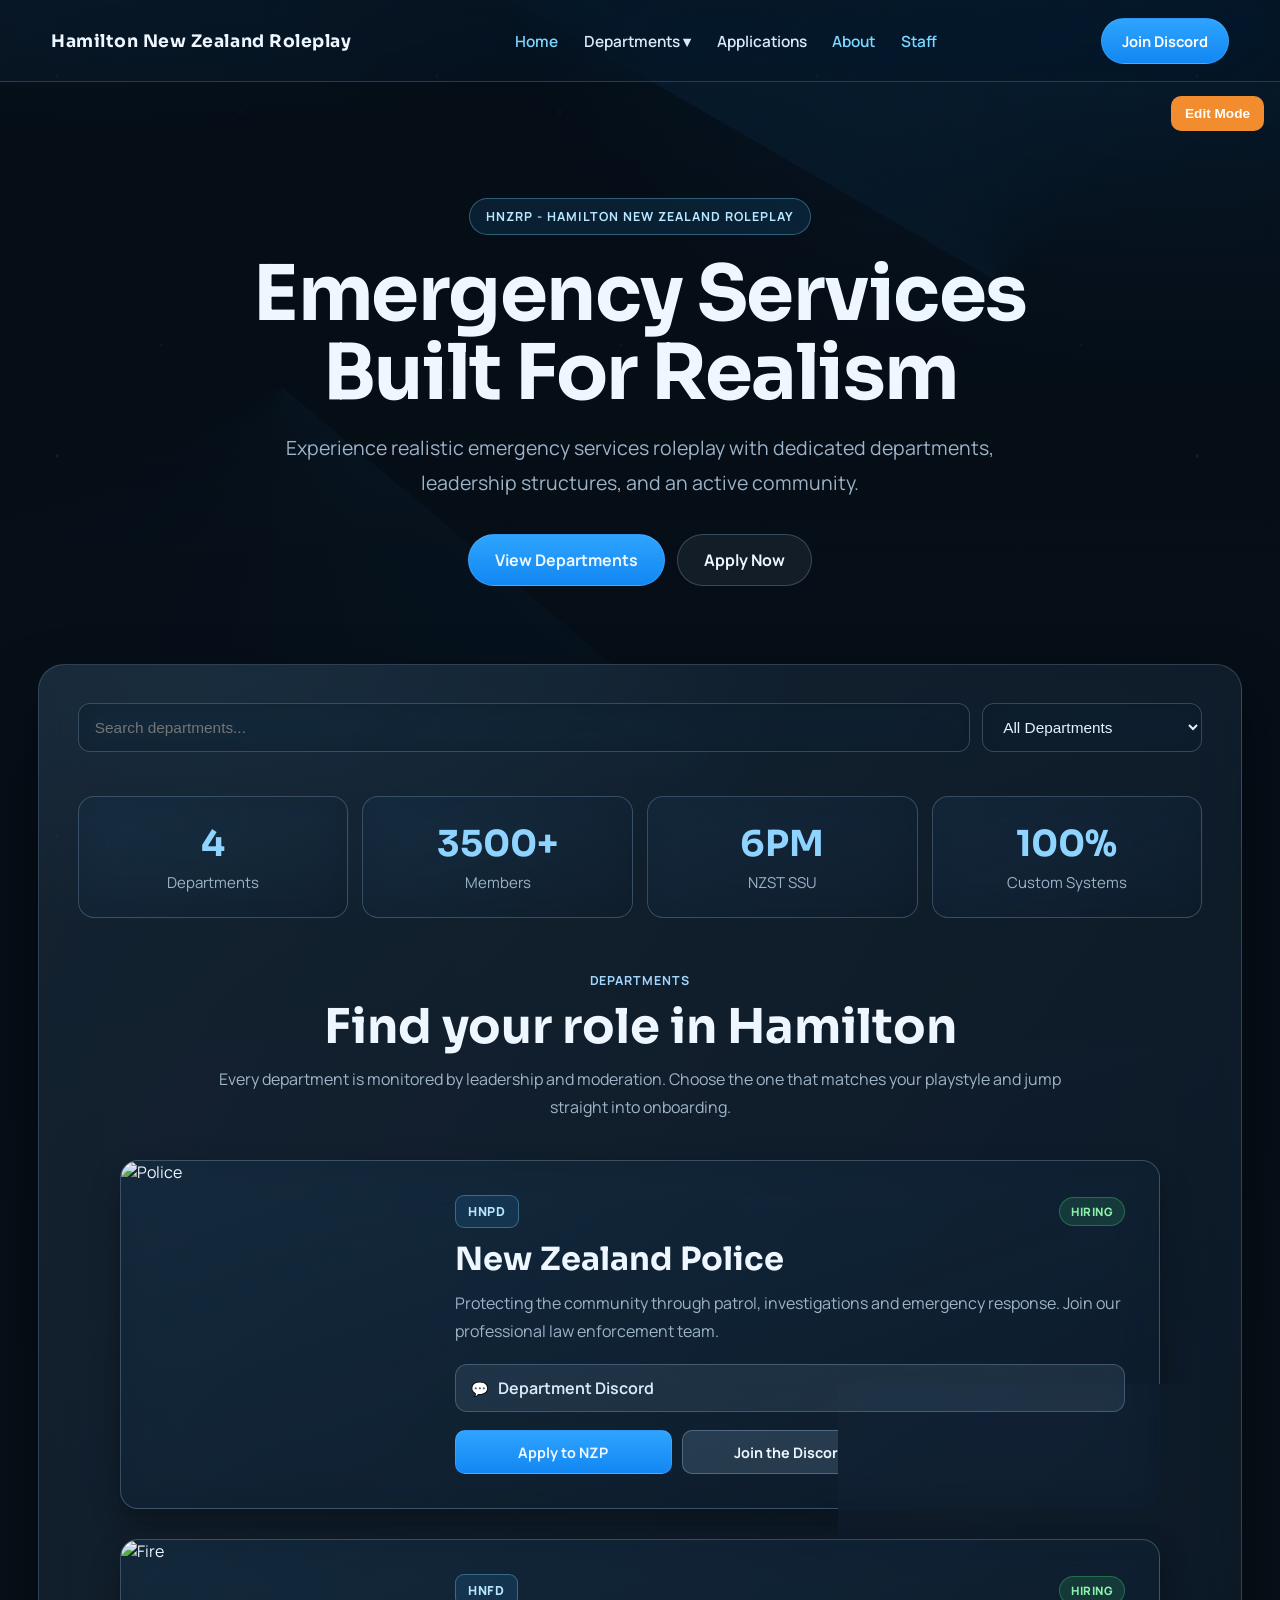
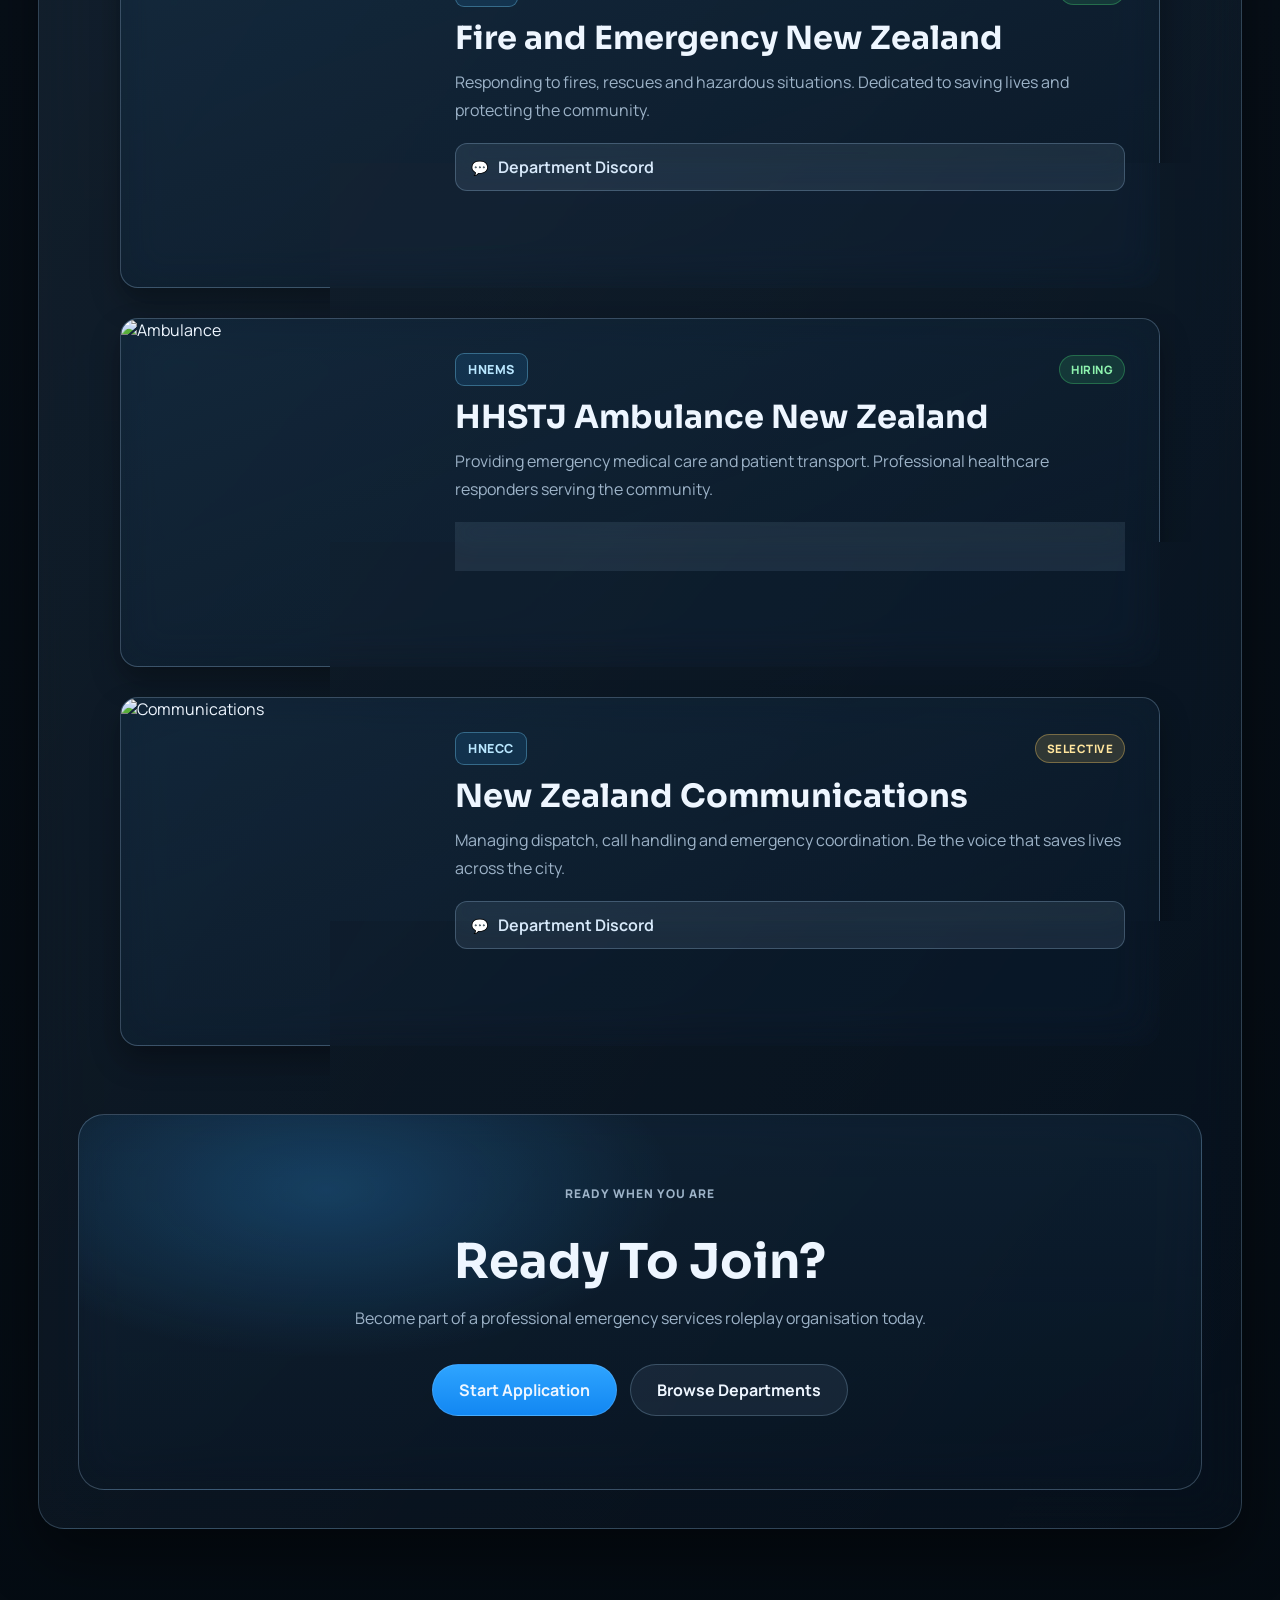
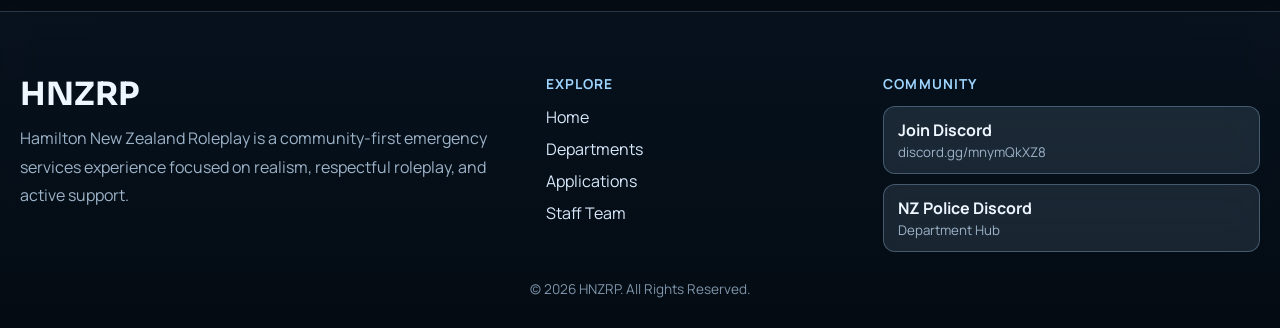
==== commit 8b2fdd55: "Restore old site and apply glass styling" ====
--- a/index.html
+++ b/index.html
@@ -1,169 +1,482 @@
 <!DOCTYPE html>
 <html lang="en">
+
 <head>
-  <meta charset="UTF-8">
-  <meta name="viewport" content="width=device-width, initial-scale=1.0">
-  <meta name="description" content="Hamilton New Zealand Roleplay — an immersive emergency services roleplay community.">
-  <title>HNZRP | Hamilton New Zealand Roleplay</title>
-  <link rel="preconnect" href="https://fonts.googleapis.com">
-  <link rel="preconnect" href="https://fonts.gstatic.com" crossorigin>
-  <link href="https://fonts.googleapis.com/css2?family=Manrope:wght@400;500;600;700;800&family=Sora:wght@600;700;800&display=swap" rel="stylesheet">
-  <link rel="stylesheet" href="https://cdnjs.cloudflare.com/ajax/libs/font-awesome/6.6.0/css/all.min.css">
-  <link rel="stylesheet" href="css/homepage.css?v=20260719d">
+
+    <meta charset="UTF-8">
+    <meta name="viewport" content="width=device-width, initial-scale=1.0">
+
+    <title>HNZRP | Departments</title>
+
+    <link rel="stylesheet" href="css/style.css?v=20260720glass">
+
+    <link rel="preconnect" href="https://fonts.googleapis.com">
+    <link rel="preconnect" href="https://fonts.gstatic.com" crossorigin>
+
+    <link href="https://fonts.googleapis.com/css2?family=Manrope:wght@400;500;600;700;800&family=Sora:wght@600;700;800&display=swap" rel="stylesheet">
+
 </head>
+
+
 <body>
-  <div id="loader" aria-hidden="true"><div class="loader-mark"><span>HNZRP</span><i></i></div></div>
-  <div id="progressBar" aria-hidden="true"></div>
-
-  <header class="site-header" id="siteHeader">
-    <div class="shell nav-shell">
-      <a class="brand" href="index.html" aria-label="HNZRP home">
-        <span class="brand-mark">HN</span>
-        <span><strong>HNZRP</strong><small>Hamilton New Zealand Roleplay</small></span>
-      </a>
-
-      <button class="menu-toggle" id="menuToggle" type="button" aria-label="Open navigation" aria-expanded="false">
-        <i class="fa-solid fa-bars"></i>
-      </button>
-
-      <nav class="main-nav" id="mainNav" aria-label="Main navigation">
-        <a class="active" href="index.html">Home</a>
-        <div class="nav-dropdown">
-          <button class="dropdown-toggle" type="button" aria-expanded="false">Departments <i class="fa-solid fa-chevron-down"></i></button>
-          <div class="dropdown-panel">
-            <a href="police.html"><i class="fa-solid fa-shield-halved"></i><span>New Zealand Police<small>Law enforcement and public safety</small></span></a>
-            <a href="fire.html"><i class="fa-solid fa-fire-extinguisher"></i><span>Fire & Emergency<small>Fire, rescue and specialist response</small></span></a>
-            <a href="ambulance.html"><i class="fa-solid fa-truck-medical"></i><span>Ambulance NZ<small>Emergency medical response</small></span></a>
-            <a href="communications.html"><i class="fa-solid fa-headset"></i><span>Communications<small>Dispatch and operational coordination</small></span></a>
-          </div>
-        </div>
-        <a href="police-leadership.html">Leadership</a>
-        <a href="applications.html">Applications</a>
-        <a href="#about">About</a>
-      </nav>
-
-      <a class="nav-cta" href="https://discord.gg/mnymQkXZ8" target="_blank" rel="noopener noreferrer"><i class="fa-brands fa-discord"></i> Join Discord</a>
-    </div>
-  </header>
-
-  <main>
-    <section class="hero" id="home">
-      <div class="hero-grid" aria-hidden="true"></div>
-      <div class="hero-orb orb-one" aria-hidden="true"></div>
-      <div class="hero-orb orb-two" aria-hidden="true"></div>
-      <div class="shell hero-layout">
-        <div class="hero-copy reveal">
-          <span class="eyebrow"><i></i> New Zealand emergency services roleplay</span>
-          <h1>Protect.<br><span>Serve.</span> Lead.</h1>
-          <p>Step into a structured, immersive community where Police, Fire, Ambulance and Communications work together through realistic operations, training and progression.</p>
-          <div class="hero-actions">
-            <a class="button button-primary" href="https://discord.gg/mnymQkXZ8" target="_blank" rel="noopener noreferrer"><i class="fa-brands fa-discord"></i> Join HNZRP</a>
-            <a class="button button-ghost" href="#departments">Explore departments <i class="fa-solid fa-arrow-down"></i></a>
-          </div>
-          <div class="hero-trust"><span><i class="fa-solid fa-circle-check"></i> Structured training</span><span><i class="fa-solid fa-circle-check"></i> Active operations</span><span><i class="fa-solid fa-circle-check"></i> Career progression</span></div>
-        </div>
-
-        <aside class="operations-card reveal" aria-label="Community overview">
-          <div class="operations-head"><span><i class="status-dot"></i> Community online</span><small>HNZRP NETWORK</small></div>
-          <div class="operations-visual">
-            <div class="radar"><span></span><span></span><span></span><i class="fa-solid fa-location-crosshairs"></i></div>
-            <div class="unit unit-a"><i class="fa-solid fa-shield-halved"></i> Police</div>
-            <div class="unit unit-b"><i class="fa-solid fa-fire-flame-curved"></i> Fire</div>
-            <div class="unit unit-c"><i class="fa-solid fa-truck-medical"></i> Medical</div>
-          </div>
-          <div class="operations-stats">
-            <div><strong data-count="3500" data-suffix="+">0</strong><span>Members</span></div>
-            <div><strong data-count="4">0</strong><span>Departments</span></div>
-            <div><strong>6PM</strong><span>NZST SSU</span></div>
-          </div>
-        </aside>
-      </div>
-      <a class="scroll-cue" href="#departments" aria-label="Scroll to departments"><span></span>Scroll to explore</a>
-    </section>
-
-    <section class="quick-strip" aria-label="Community highlights">
-      <div class="shell quick-grid">
-        <div><i class="fa-solid fa-users"></i><span><strong>Active community</strong><small>Members online every day</small></span></div>
-        <div><i class="fa-solid fa-graduation-cap"></i><span><strong>Professional training</strong><small>Structured induction and development</small></span></div>
-        <div><i class="fa-solid fa-tower-broadcast"></i><span><strong>Coordinated operations</strong><small>Multi-agency roleplay scenarios</small></span></div>
-        <div><i class="fa-solid fa-medal"></i><span><strong>Career pathways</strong><small>Promotions and specialist units</small></span></div>
-      </div>
-    </section>
-
-    <section class="section departments" id="departments">
-      <div class="shell">
-        <div class="section-heading reveal">
-          <div><span class="kicker">Our services</span><h2>Choose your department</h2></div>
-          <p>Each service has its own command structure, training pathway and operational responsibilities—while working together as one community.</p>
-        </div>
-
-        <div class="department-grid">
-          <a class="department-card police reveal" href="police.html">
-            <div class="card-top"><span>01</span><i class="fa-solid fa-shield-halved"></i></div>
-            <div class="card-content"><small>LAW ENFORCEMENT</small><h3>New Zealand Police</h3><p>Patrol communities, respond to incidents, investigate offending and join specialist operational groups.</p><span class="card-link">Explore Police <i class="fa-solid fa-arrow-right"></i></span></div>
-          </a>
-          <a class="department-card fire reveal" href="fire.html">
-            <div class="card-top"><span>02</span><i class="fa-solid fa-fire-extinguisher"></i></div>
-            <div class="card-content"><small>FIRE & RESCUE</small><h3>Fire & Emergency</h3><p>Respond to structure fires, crashes, hazardous incidents and technical rescues across the region.</p><span class="card-link">Explore Fire <i class="fa-solid fa-arrow-right"></i></span></div>
-          </a>
-          <a class="department-card ambulance reveal" href="ambulance.html">
-            <div class="card-top"><span>03</span><i class="fa-solid fa-truck-medical"></i></div>
-            <div class="card-content"><small>EMERGENCY MEDICAL</small><h3>Ambulance New Zealand</h3><p>Assess patients, deliver realistic pre-hospital care and coordinate urgent medical transport.</p><span class="card-link">Explore Ambulance <i class="fa-solid fa-arrow-right"></i></span></div>
-          </a>
-          <a class="department-card comms reveal" href="communications.html">
-            <div class="card-top"><span>04</span><i class="fa-solid fa-headset"></i></div>
-            <div class="card-content"><small>DISPATCH & CONTROL</small><h3>Communications</h3><p>Manage emergency calls, dispatch resources and maintain clear operational communications.</p><span class="card-link">Explore Comms <i class="fa-solid fa-arrow-right"></i></span></div>
-          </a>
-        </div>
-      </div>
-    </section>
-
-    <section class="section about" id="about">
-      <div class="shell about-grid">
-        <div class="about-panel reveal">
-          <span class="kicker">Why HNZRP</span>
-          <h2>Built around realism, teamwork and progression.</h2>
-          <p>HNZRP combines organised leadership with approachable training and high-quality roleplay. New members can learn the basics, build confidence and progress into advanced or leadership roles.</p>
-          <a class="text-link" href="applications.html">View current applications <i class="fa-solid fa-arrow-right"></i></a>
-        </div>
-        <div class="feature-list">
-          <article class="feature reveal"><span>01</span><div><h3>Realistic procedures</h3><p>Departments use clear operating standards designed to make scenes consistent and immersive.</p></div></article>
-          <article class="feature reveal"><span>02</span><div><h3>Community-led development</h3><p>Feedback, training and regular updates help the server improve alongside its members.</p></div></article>
-          <article class="feature reveal"><span>03</span><div><h3>Meaningful progression</h3><p>Build experience through ranks, qualifications, specialist units and leadership opportunities.</p></div></article>
-        </div>
-      </div>
-    </section>
-
-    <section class="section updates">
-      <div class="shell">
-        <div class="section-heading reveal"><div><span class="kicker">Latest updates</span><h2>From the community</h2></div><a class="text-link" href="applications.html">View applications <i class="fa-solid fa-arrow-right"></i></a></div>
-        <div class="updates-grid">
-          <article class="update-card featured reveal"><div class="update-meta"><span>RECRUITMENT</span><time>July 2026</time></div><h3>Applications are open across selected departments.</h3><p>Start your journey through a structured application and training process designed for both new and experienced roleplayers.</p><a href="applications.html">Apply now <i class="fa-solid fa-arrow-right"></i></a></article>
-          <article class="update-card reveal"><div class="update-icon"><i class="fa-solid fa-car-side"></i></div><div class="update-meta"><span>OPERATIONS</span><time>July 2026</time></div><h3>Expanded patrol and multi-agency scenarios</h3><p>New operational formats create more varied responses for every department.</p></article>
-          <article class="update-card reveal"><div class="update-icon"><i class="fa-solid fa-people-group"></i></div><div class="update-meta"><span>COMMUNITY</span><time>July 2026</time></div><h3>Training and community event weekend</h3><p>Members can join organised training sessions and large-scale collaborative scenarios.</p></article>
-        </div>
-      </div>
-    </section>
-
-    <section class="cta-section">
-      <div class="shell cta-card reveal">
-        <div><span class="kicker">Start your journey</span><h2>Ready to become part of HNZRP?</h2><p>Join the community, explore available roles and begin building your emergency services career.</p></div>
-        <div class="cta-actions"><a class="button button-primary" href="https://discord.gg/mnymQkXZ8" target="_blank" rel="noopener noreferrer"><i class="fa-brands fa-discord"></i> Join Discord</a><a class="button button-ghost" href="applications.html">Apply today</a></div>
-      </div>
-    </section>
-  </main>
-
-  <footer class="site-footer">
-    <div class="shell footer-grid">
-      <div class="footer-brand"><a class="brand" href="index.html"><span class="brand-mark">HN</span><span><strong>HNZRP</strong><small>Hamilton New Zealand Roleplay</small></span></a><p>An immersive New Zealand emergency services roleplay community focused on realism, professionalism and teamwork.</p></div>
-      <div><h3>Departments</h3><a href="police.html">Police</a><a href="fire.html">Fire & Emergency</a><a href="ambulance.html">Ambulance</a><a href="communications.html">Communications</a></div>
-      <div><h3>Community</h3><a href="applications.html">Applications</a><a href="police-leadership.html">Leadership</a><a href="https://discord.gg/mnymQkXZ8" target="_blank" rel="noopener noreferrer">Discord</a></div>
-      <div><h3>Connect</h3><div class="socials"><a href="https://discord.gg/mnymQkXZ8" target="_blank" rel="noopener noreferrer" aria-label="Discord"><i class="fa-brands fa-discord"></i></a><a href="https://github.com/DuckyCax/HNZRP-Website-Official" target="_blank" rel="noopener noreferrer" aria-label="GitHub"><i class="fa-brands fa-github"></i></a></div></div>
-    </div>
-    <div class="shell footer-bottom"><span>© <span id="year"></span> HNZRP. All rights reserved.</span><span>Community roleplay project — not affiliated with real emergency services.</span></div>
-  </footer>
-
-  <button id="backToTop" class="back-top" type="button" aria-label="Back to top"><i class="fa-solid fa-arrow-up"></i></button>
-  <script src="js/homepage.js?v=20260719d"></script>
+
+
+<!-- ================= NAVBAR ================= -->
+
+<header class="navbar">
+
+    <div class="logo">
+        Hamilton New Zealand Roleplay
+    </div>
+
+    <nav>
+
+        <ul class="nav-links">
+
+            <li>
+                <a href="#">Home</a>
+            </li>
+
+            <li class="dropdown">
+
+                <a href="#departments">Departments ▾</a>
+
+                <ul class="dropdown-menu">
+
+                    <li>
+                        <a href="police.html">New Zealand Police</a>
+                    </li>
+
+                    <li>
+                        <a href="fire.html">Fire and Emergency New Zealand</a>
+                    </li>
+
+                    <li>
+                        <a href="ambulance.html">HHSTJ Ambulance New Zealand</a>
+                    </li>
+
+                    <li>
+                        <a href="communications.html">New Zealand Communications</a>
+                    </li>
+
+                    <li>
+                        <a href="#">Staff</a>
+                    </li>
+
+                    <li class="divider"></li>
+
+                </ul>
+
+            </li>
+
+            <li>
+                <a href="applications.html">Applications</a>
+            </li>
+
+            <li>
+                <a href="#">About</a>
+            </li>
+
+            <li>
+                <a href="#">Staff</a>
+            </li>
+
+        </ul>
+
+    </nav>
+
+    <a href="https://discord.gg/mnymQkXZ8" class="discord-button">
+        Join Discord
+    </a>
+
+</header>
+
+
+<!-- ================= HERO ================= -->
+
+<section class="hero">
+
+    <div class="hero-overlay"></div>
+
+    <div class="hero-content">
+
+        <span class="badge">
+            HNZRP - HAMILTON NEW ZEALAND ROLEPLAY
+        </span>
+
+        <h1>
+            Emergency Services<br>
+            Built For Realism
+        </h1>
+
+        <p>
+            Experience realistic emergency services roleplay
+            with dedicated departments, leadership structures,
+            and an active community.
+        </p>
+
+        <div class="hero-buttons">
+
+            <a href="#departments" class="primary-btn">
+                View Departments
+            </a>
+
+            <a href="applications.html" class="secondary-btn">
+                Apply Now
+            </a>
+
+        </div>
+
+    </div>
+
+</section>
+
+
+<!-- ================= FLOATING CONTENT ================= -->
+
+<main class="content-wrapper">
+
+<!-- SEARCH -->
+
+<section class="search-section">
+
+    <input 
+        id="search"
+        type="text"
+        placeholder="Search departments..."
+    >
+
+    <select id="filter">
+
+        <option value="all">
+            All Departments
+        </option>
+
+        <option value="Emergency">
+            Emergency
+        </option>
+
+        <option value="Support">
+            Support
+        </option>
+
+    </select>
+
+</section>
+
+
+<!-- STATS -->
+
+<section class="stats">
+
+    <div class="stat">
+
+        <h2>
+            4
+        </h2>
+
+        <p>
+            Departments
+        </p>
+
+    </div>
+
+    <div class="stat">
+
+        <h2>
+            3500+
+        </h2>
+
+        <p>
+            Members
+        </p>
+
+    </div>
+
+    <div class="stat">
+
+        <h2>
+            6PM
+        </h2>
+
+        <p>
+            NZST SSU
+        </p>
+
+    </div>
+
+    <div class="stat">
+
+        <h2>
+            100%
+        </h2>
+
+        <p>
+            Custom Systems
+        </p>
+
+    </div>
+
+</section>
+
+
+<section class="section-intro">
+    <p>Departments</p>
+    <h2>Find your role in Hamilton</h2>
+    <p>Every department is monitored by leadership and moderation. Choose the one that matches your playstyle and jump straight into onboarding.</p>
+</section>
+
+
+<!-- ================= DEPARTMENT CARDS ================= -->
+
+<section id="departments" class="departments-grid">
+
+<article class="department-card" data-category="Emergency">
+
+    <div class="card-image-placeholder">
+        <span>📸 Drop Image Here</span>
+    </div>
+    <img src="assets/police.jpg" alt="Police">
+
+    <div class="department-info">
+
+        <div class="department-header">
+            <div class="department-code">HNPD</div>
+            <div class="status-badge hiring">Hiring</div>
+        </div>
+
+        <h2>New Zealand Police</h2>
+
+        <p>Protecting the community through patrol, investigations and emergency response. Join our professional law enforcement team.</p>
+
+        <ul class="department-links">
+            <li>
+                <a href="https://discord.gg/fBH7hbH9Q" class="department-discord-link">
+                    <span class="action-link-icon">💬</span>
+                    Department Discord
+                </a>
+            </li>
+        </ul>
+
+        <div class="department-actions">
+            <a href="https://discord.gg/fBH7hbH9Q" class="btn-primary">Apply to NZP</a>
+            <a href="https://discord.gg/mnymQkXZ8" class="btn-secondary">Join the Discord</a>
+            <a href="police.html" class="btn-tertiary">Department Page</a>
+        </div>
+
+    </div>
+
+</article>
+
+
+<article class="department-card" data-category="Emergency">
+
+    <div class="card-image-placeholder">
+        <span>📸 Drop Image Here</span>
+    </div>
+    <img src="assets/fire.jpg" alt="Fire">
+
+    <div class="department-info">
+
+        <div class="department-header">
+            <div class="department-code">HNFD</div>
+            <div class="status-badge hiring">Hiring</div>
+        </div>
+
+        <h2>Fire and Emergency New Zealand</h2>
+
+        <p>Responding to fires, rescues and hazardous situations. Dedicated to saving lives and protecting the community.</p>
+
+        <ul class="department-links">
+            <li>
+                <a href="https://discord.gg/SKmp6kE37" class="department-discord-link">
+                    <span class="action-link-icon">💬</span>
+                    Department Discord
+                </a>
+            </li>
+        </ul>
+
+        <div class="department-actions">
+            <a href="https://discord.gg/SKmp6kE37" class="btn-primary">Apply to FENZ</a>
+            <a href="https://discord.gg/mnymQkXZ8" class="btn-secondary">Join the Discord</a>
+            <a href="fire.html" class="btn-tertiary">Department Page</a>
+        </div>
+
+    </div>
+
+</article>
+
+
+<article class="department-card" data-category="Emergency">
+
+    <div class="card-image-placeholder">
+        <span>📸 Drop Image Here</span>
+    </div>
+    <img src="assets/ambulance.jpg" alt="Ambulance">
+
+    <div class="department-info">
+
+        <div class="department-header">
+            <div class="department-code">HNEMS</div>
+            <div class="status-badge hiring">Hiring</div>
+        </div>
+
+        <h2>HHSTJ Ambulance New Zealand</h2>
+
+        <p>Providing emergency medical care and patient transport. Professional healthcare responders serving the community.</p>
+
+        <ul class="department-links">
+            <li>
+                <a href="https://discord.gg/BgagkgWq4" class="department-discord-link">
+                    <span class="action-link-icon">💬</span>
+                    Department Discord
+                </a>
+            </li>
+        </ul>
+
+        <div class="department-actions">
+            <a href="https://discord.gg/BgagkgWq4" class="btn-primary">Apply to HHSTJ</a>
+            <a href="https://discord.gg/mnymQkXZ8" class="btn-secondary">Join the Discord</a>
+            <a href="ambulance.html" class="btn-tertiary">Department Page</a>
+        </div>
+
+    </div>
+
+</article>
+
+
+<article class="department-card" data-category="Support">
+
+    <div class="card-image-placeholder">
+        <span>📸 Drop Image Here</span>
+    </div>
+    <img src="assets/comms.jpg" alt="Communications">
+
+    <div class="department-info">
+
+        <div class="department-header">
+            <div class="department-code">HNECC</div>
+            <div class="status-badge selective">Selective</div>
+        </div>
+
+        <h2>New Zealand Communications</h2>
+
+        <p>Managing dispatch, call handling and emergency coordination. Be the voice that saves lives across the city.</p>
+
+        <ul class="department-links">
+            <li>
+                <a href="https://discord.gg/fBH7hbH9Q" class="department-discord-link">
+                    <span class="action-link-icon">💬</span>
+                    Department Discord
+                </a>
+            </li>
+        </ul>
+
+        <div class="department-actions">
+            <a href="https://discord.gg/fBH7hbH9Q" class="btn-primary">Apply to NZC</a>
+            <a href="https://discord.gg/mnymQkXZ8" class="btn-secondary">Join the Discord</a>
+            <a href="communications.html" class="btn-tertiary">Department Page</a>
+        </div>
+
+    </div>
+
+</article>
+
+</section>
+
+
+<!-- ================= CTA ================= -->
+
+<section class="cta">
+
+    <p class="cta-kicker">
+        Ready when you are
+    </p>
+
+    <h2>
+        Ready To Join?
+    </h2>
+
+    <p>
+        Become part of a professional emergency services
+        roleplay organisation today.
+    </p>
+
+    <a href="applications.html" class="primary-btn">
+        Start Application
+    </a>
+
+    <a href="#departments" class="secondary-btn">
+        Browse Departments
+    </a>
+
+</section>
+
+</main>
+
+
+<!-- ================= FOOTER ================= -->
+
+<footer>
+
+    <div class="footer-content">
+
+        <div class="footer-grid">
+
+            <div class="footer-branding">
+                <h3>
+                    HNZRP
+                </h3>
+
+                <p>
+                    Hamilton New Zealand Roleplay is a community-first emergency services experience focused on realism, respectful roleplay, and active support.
+                </p>
+            </div>
+
+            <div class="footer-column">
+                <h4>
+                    Explore
+                </h4>
+
+                <div class="footer-links">
+                    <a href="index.html">Home</a>
+                    <a href="#departments">Departments</a>
+                    <a href="applications.html">Applications</a>
+                    <a href="#">Staff Team</a>
+                </div>
+            </div>
+
+            <div class="footer-column">
+                <h4>
+                    Community
+                </h4>
+
+                <div class="community-links">
+                    <a href="https://discord.gg/mnymQkXZ8" class="community-link-card">
+                        <span>Join Discord</span>
+                        <small>discord.gg/mnymQkXZ8</small>
+                    </a>
+                    <a href="https://discord.gg/fBH7hbH9Q" class="community-link-card">
+                        <span>NZ Police Discord</span>
+                        <small>Department Hub</small>
+                    </a>
+                </div>
+            </div>
+
+        </div>
+
+    </div>
+
+    <p class="copyright">
+
+        © 2026 HNZRP. All Rights Reserved.
+
+    </p>
+
+</footer>
+
+<script src="js/script.js?v=20260720glass"></script>
+
 </body>
+
 </html>
--- a/css/style.css
+++ b/css/style.css
@@ -0,0 +1,977 @@
+/* ==========================================================
+   HNZRP WEBSITE
+   CLEAN + OPTIMIZED STYLE SYSTEM
+========================================================== */
+
+:root {
+    --bg: #061019;
+    --bg-soft: #0b1824;
+    --surface: rgba(12, 25, 38, 0.88);
+    --surface-solid: #0f1d2b;
+    --surface-2: #122538;
+
+    --primary: #2ea4ff;
+    --primary-strong: #1287f2;
+    --accent: #7ad7ff;
+
+    --text: #eef6ff;
+    --text-muted: #9db3c8;
+
+    --ok: #43d174;
+    --warn: #ffd066;
+
+    --border: rgba(173, 211, 245, 0.18);
+    --ring: rgba(46, 164, 255, 0.35);
+
+    --shadow-lg: 0 26px 60px rgba(0, 0, 0, 0.45);
+    --shadow-md: 0 14px 30px rgba(0, 0, 0, 0.32);
+
+    --radius-xl: 26px;
+    --radius-lg: 16px;
+    --radius-md: 12px;
+
+    --max-width: 1320px;
+}
+
+* {
+    margin: 0;
+    padding: 0;
+    box-sizing: border-box;
+}
+
+html {
+    scroll-behavior: smooth;
+}
+
+body {
+    font-family: "Manrope", "Segoe UI", sans-serif;
+    color: var(--text);
+    background:
+        radial-gradient(1200px 700px at 8% -10%, rgba(43, 139, 201, 0.35), transparent 70%),
+        radial-gradient(1000px 600px at 92% 0%, rgba(17, 98, 161, 0.28), transparent 68%),
+        linear-gradient(180deg, #050d16 0%, #070f18 45%, #040b12 100%);
+    min-height: 100vh;
+    overflow-x: hidden;
+    -webkit-font-smoothing: antialiased;
+    text-rendering: optimizeLegibility;
+}
+
+body::before {
+    content: "";
+    position: fixed;
+    inset: 0;
+    pointer-events: none;
+    z-index: 0;
+    opacity: 0.45;
+    background-image:
+        radial-gradient(2px 2px at 15% 20%, rgba(255, 255, 255, 0.8), transparent),
+        radial-gradient(1px 1px at 75% 35%, rgba(255, 255, 255, 0.7), transparent),
+        radial-gradient(1px 1px at 35% 75%, rgba(255, 255, 255, 0.7), transparent),
+        radial-gradient(2px 2px at 90% 78%, rgba(255, 255, 255, 0.78), transparent);
+    background-size: 380px 380px, 320px 320px, 460px 460px, 500px 500px;
+    animation: skyDrift 22s linear infinite;
+}
+
+@keyframes skyDrift {
+    from { transform: translate3d(0, 0, 0); }
+    to { transform: translate3d(-50px, 45px, 0); }
+}
+
+body > * {
+    position: relative;
+    z-index: 1;
+}
+
+a {
+    color: inherit;
+    text-decoration: none;
+}
+
+img {
+    display: block;
+    max-width: 100%;
+}
+
+:focus-visible {
+    outline: 2px solid var(--accent);
+    outline-offset: 3px;
+}
+
+/* ==========================================================
+   NAVBAR
+========================================================== */
+
+.navbar {
+    position: fixed;
+    top: 0;
+    left: 0;
+    width: 100%;
+    height: 82px;
+    padding: 0 clamp(16px, 4vw, 56px);
+    display: flex;
+    align-items: center;
+    justify-content: space-between;
+    gap: 18px;
+    border-bottom: 1px solid rgba(173, 211, 245, 0.2);
+    background: linear-gradient(140deg, rgba(11, 26, 40, 0.58), rgba(6, 14, 24, 0.42));
+    backdrop-filter: blur(22px) saturate(140%);
+    transition: background 0.3s ease, box-shadow 0.3s ease;
+    z-index: 1000;
+}
+
+.navbar.scrolled {
+    background: linear-gradient(140deg, rgba(10, 23, 36, 0.82), rgba(5, 13, 23, 0.74));
+    box-shadow: 0 14px 34px rgba(0, 0, 0, 0.42);
+}
+
+.logo {
+    font-family: "Sora", "Segoe UI", sans-serif;
+    font-size: clamp(16px, 1.35vw, 20px);
+    font-weight: 700;
+    letter-spacing: 0.03em;
+    white-space: nowrap;
+}
+
+.nav-links {
+    display: flex;
+    align-items: center;
+    list-style: none;
+    gap: clamp(14px, 2vw, 32px);
+}
+
+.nav-links > li {
+    position: relative;
+}
+
+.nav-links a {
+    color: #d9e9fa;
+    font-size: 0.96rem;
+    font-weight: 600;
+    transition: color 0.2s ease;
+}
+
+.nav-links a:hover,
+.nav-links a.active {
+    color: var(--accent);
+}
+
+.dropdown-menu {
+    position: absolute;
+    top: calc(100% + 12px);
+    left: 0;
+    min-width: 255px;
+    padding: 10px;
+    border-radius: 14px;
+    border: 1px solid rgba(173, 211, 245, 0.24);
+    background: linear-gradient(145deg, rgba(18, 37, 55, 0.74), rgba(9, 21, 34, 0.63));
+    backdrop-filter: blur(20px) saturate(130%);
+    list-style: none;
+    box-shadow: var(--shadow-md);
+    opacity: 0;
+    visibility: hidden;
+    transform: translateY(8px);
+    transition: opacity 0.2s ease, transform 0.2s ease;
+}
+
+.dropdown:hover .dropdown-menu {
+    opacity: 1;
+    visibility: visible;
+    transform: translateY(0);
+}
+
+.dropdown-menu li {
+    border-radius: 10px;
+}
+
+.dropdown-menu li a {
+    display: block;
+    padding: 11px 12px;
+}
+
+.dropdown-menu li:hover {
+    background: rgba(46, 164, 255, 0.14);
+}
+
+.divider {
+    height: 1px;
+    margin: 8px 0;
+    background: rgba(173, 211, 245, 0.12);
+}
+
+.discord-button {
+    padding: 12px 20px;
+    border-radius: 999px;
+    border: 1px solid rgba(173, 211, 245, 0.18);
+    background: linear-gradient(180deg, var(--primary), var(--primary-strong));
+    color: #ffffff;
+    font-weight: 700;
+    font-size: 0.92rem;
+    transition: transform 0.2s ease, filter 0.2s ease;
+    white-space: nowrap;
+}
+
+.discord-button:hover {
+    transform: translateY(-2px);
+    filter: brightness(1.08);
+}
+
+/* ==========================================================
+   HERO
+========================================================== */
+
+.hero {
+    position: relative;
+    min-height: 86vh;
+    display: grid;
+    place-items: center;
+    text-align: center;
+    padding: 130px 20px 120px;
+    overflow: hidden;
+}
+
+.hero::before {
+    content: "";
+    position: absolute;
+    inset: -18% -20%;
+    background:
+        conic-gradient(from 130deg at 30% 50%, rgba(40, 154, 224, 0.2), transparent 36%),
+        conic-gradient(from 300deg at 70% 40%, rgba(19, 117, 185, 0.22), transparent 35%);
+    animation: heroWave 16s ease-in-out infinite alternate;
+    opacity: 0.7;
+}
+
+@keyframes heroWave {
+    from { transform: translateX(-2%) scale(1); }
+    to { transform: translateX(2%) scale(1.03); }
+}
+
+.hero-overlay {
+    position: absolute;
+    inset: 0;
+    background: linear-gradient(180deg, rgba(6, 14, 23, 0.35) 0%, rgba(6, 14, 23, 0.78) 72%);
+}
+
+.hero-content {
+    position: relative;
+    z-index: 2;
+    width: min(940px, 92%);
+}
+
+.badge {
+    display: inline-block;
+    padding: 9px 16px;
+    margin-bottom: 20px;
+    border-radius: 999px;
+    border: 1px solid rgba(122, 215, 255, 0.35);
+    background: rgba(46, 164, 255, 0.12);
+    color: #b8e7ff;
+    font-size: 0.78rem;
+    font-weight: 700;
+    letter-spacing: 0.08em;
+}
+
+.hero h1 {
+    font-family: "Sora", "Segoe UI", sans-serif;
+    font-size: clamp(2.1rem, 6vw, 4.8rem);
+    line-height: 1.03;
+    margin-bottom: 18px;
+    letter-spacing: -0.02em;
+}
+
+.hero p {
+    max-width: 760px;
+    margin: 0 auto 34px;
+    font-size: clamp(1.02rem, 1.8vw, 1.22rem);
+    color: var(--text-muted);
+    line-height: 1.75;
+}
+
+.hero-buttons {
+    display: flex;
+    justify-content: center;
+    flex-wrap: wrap;
+    gap: 12px;
+}
+
+.primary-btn,
+.secondary-btn,
+.btn-primary,
+.btn-secondary,
+.btn-tertiary {
+    display: inline-flex;
+    justify-content: center;
+    align-items: center;
+    text-align: center;
+    border-radius: 999px;
+    font-weight: 700;
+    transition: transform 0.2s ease, background 0.2s ease, border-color 0.2s ease;
+}
+
+.primary-btn,
+.secondary-btn {
+    padding: 14px 26px;
+}
+
+.primary-btn {
+    background: linear-gradient(180deg, var(--primary), var(--primary-strong));
+    border: 1px solid rgba(173, 211, 245, 0.2);
+}
+
+.primary-btn:hover {
+    transform: translateY(-2px);
+    filter: brightness(1.06);
+}
+
+.secondary-btn {
+    border: 1px solid rgba(173, 211, 245, 0.24);
+    background: rgba(173, 211, 245, 0.08);
+}
+
+.secondary-btn:hover {
+    transform: translateY(-2px);
+    background: rgba(173, 211, 245, 0.16);
+}
+
+/* ==========================================================
+   FLOATING CONTENT WRAPPER
+========================================================== */
+
+.content-wrapper {
+    width: min(var(--max-width), 94%);
+    margin: -110px auto 82px;
+    padding: clamp(24px, 3vw, 42px);
+    border-radius: var(--radius-xl);
+    border: 1px solid rgba(173, 211, 245, 0.24);
+    background:
+        linear-gradient(160deg, rgba(16, 35, 52, 0.54), rgba(9, 20, 33, 0.5)),
+        radial-gradient(900px 400px at 14% 0%, rgba(94, 199, 255, 0.13), transparent 68%);
+    backdrop-filter: blur(24px) saturate(132%);
+    box-shadow: var(--shadow-lg);
+    position: relative;
+    overflow: hidden;
+}
+
+.content-wrapper::before {
+    content: "";
+    position: absolute;
+    inset: 0;
+    pointer-events: none;
+    background: linear-gradient(120deg, rgba(255, 255, 255, 0.08), rgba(255, 255, 255, 0));
+    opacity: 0.55;
+}
+
+.search-section {
+    display: grid;
+    grid-template-columns: 1fr auto;
+    gap: 12px;
+    margin-bottom: 44px;
+}
+
+.search-section input,
+.search-section select {
+    width: 100%;
+    padding: 14px 16px;
+    border-radius: 12px;
+    border: 1px solid rgba(173, 211, 245, 0.24);
+    background: rgba(10, 24, 38, 0.46);
+    backdrop-filter: blur(16px) saturate(135%);
+    color: #e7f2fd;
+    font-size: 0.96rem;
+}
+
+.search-section select {
+    min-width: 220px;
+}
+
+.search-section input:focus,
+.search-section select:focus {
+    border-color: rgba(46, 164, 255, 0.56);
+    box-shadow: 0 0 0 4px var(--ring);
+    outline: none;
+}
+
+.stats {
+    display: grid;
+    grid-template-columns: repeat(4, minmax(0, 1fr));
+    gap: 14px;
+    margin-bottom: 54px;
+}
+
+.stat {
+    padding: 24px;
+    border-radius: var(--radius-lg);
+    border: 1px solid rgba(173, 211, 245, 0.25);
+    background: linear-gradient(155deg, rgba(20, 42, 62, 0.52), rgba(11, 23, 36, 0.44));
+    backdrop-filter: blur(18px) saturate(132%);
+    text-align: center;
+    transition: transform 0.22s ease, border-color 0.22s ease;
+}
+
+.stat:hover {
+    transform: translateY(-4px);
+    border-color: rgba(46, 164, 255, 0.3);
+}
+
+.stat h2 {
+    color: #8ed4ff;
+    font-family: "Sora", "Segoe UI", sans-serif;
+    font-size: clamp(1.5rem, 2.8vw, 2.3rem);
+    margin-bottom: 6px;
+}
+
+.stat p {
+    color: var(--text-muted);
+    font-size: 0.94rem;
+}
+
+.section-intro {
+    max-width: 860px;
+    margin: 0 auto 30px;
+    text-align: center;
+}
+
+.section-intro > p:first-child {
+    color: #9ed6ff;
+    font-weight: 700;
+    letter-spacing: 0.08em;
+    text-transform: uppercase;
+    font-size: 0.78rem;
+    margin-bottom: 10px;
+}
+
+.section-intro h2 {
+    font-family: "Sora", "Segoe UI", sans-serif;
+    font-size: clamp(1.9rem, 4vw, 3rem);
+    margin-bottom: 10px;
+    line-height: 1.15;
+}
+
+.section-intro > p:last-child {
+    color: var(--text-muted);
+    line-height: 1.8;
+}
+
+/* ==========================================================
+   DEPARTMENT CARDS
+========================================================== */
+
+.departments-grid {
+    display: flex;
+    flex-direction: column;
+    gap: 30px;
+    padding-top: 8px;
+}
+
+.department-card {
+    display: flex;
+    width: 100%;
+    max-width: 1040px;
+    margin: 0 auto;
+    border-radius: 18px;
+    border: 1px solid rgba(173, 211, 245, 0.27);
+    background: linear-gradient(160deg, rgba(20, 44, 65, 0.58), rgba(10, 22, 35, 0.5));
+    backdrop-filter: blur(20px) saturate(136%);
+    box-shadow: var(--shadow-md);
+    overflow: hidden;
+    opacity: 0;
+    transform: translateY(22px);
+    transition: transform 0.3s ease, opacity 0.3s ease, border-color 0.22s ease;
+}
+
+.department-card.show {
+    opacity: 1;
+    transform: translateY(0);
+}
+
+.department-card:hover {
+    border-color: rgba(46, 164, 255, 0.38);
+    transform: translateY(-4px);
+}
+
+.card-image-placeholder,
+.department-card img {
+    width: 300px;
+    min-width: 300px;
+    height: 290px;
+}
+
+.card-image-placeholder {
+    display: flex;
+    align-items: center;
+    justify-content: center;
+    text-align: center;
+    padding: 20px;
+    border-right: 1px dashed rgba(173, 211, 245, 0.35);
+    background: linear-gradient(135deg, rgba(17, 40, 60, 0.72) 0%, rgba(10, 23, 37, 0.62) 100%);
+    color: #7e9bb8;
+    font-size: 0.9rem;
+    font-weight: 700;
+}
+
+.department-card img {
+    object-fit: cover;
+    display: none;
+}
+
+.department-card.has-image img {
+    display: block;
+}
+
+.department-card.has-image .card-image-placeholder {
+    display: none;
+}
+
+.department-info {
+    flex: 1;
+    display: flex;
+    flex-direction: column;
+    padding: clamp(20px, 2.8vw, 34px);
+}
+
+.department-header {
+    display: flex;
+    align-items: center;
+    justify-content: space-between;
+    gap: 10px;
+    margin-bottom: 12px;
+}
+
+.department-code {
+    padding: 7px 12px;
+    border-radius: 9px;
+    border: 1px solid rgba(122, 215, 255, 0.35);
+    background: rgba(46, 164, 255, 0.12);
+    color: #b9e7ff;
+    font-size: 0.78rem;
+    font-weight: 800;
+    letter-spacing: 0.05em;
+}
+
+.status-badge {
+    padding: 6px 11px;
+    border-radius: 999px;
+    font-size: 0.72rem;
+    font-weight: 800;
+    letter-spacing: 0.04em;
+    text-transform: uppercase;
+}
+
+.status-badge.hiring {
+    color: #8df2ae;
+    background: rgba(67, 209, 116, 0.15);
+    border: 1px solid rgba(67, 209, 116, 0.35);
+}
+
+.status-badge.selective {
+    color: #ffe59d;
+    background: rgba(255, 208, 102, 0.15);
+    border: 1px solid rgba(255, 208, 102, 0.35);
+}
+
+.status-badge.open {
+    color: #98dcff;
+    background: rgba(46, 164, 255, 0.15);
+    border: 1px solid rgba(46, 164, 255, 0.35);
+}
+
+.status-badge.invitation {
+    color: #d6c1ff;
+    background: rgba(188, 127, 255, 0.16);
+    border: 1px solid rgba(188, 127, 255, 0.38);
+}
+
+.department-info h2 {
+    font-family: "Sora", "Segoe UI", sans-serif;
+    font-size: clamp(1.4rem, 2.9vw, 2rem);
+    margin-bottom: 10px;
+    line-height: 1.2;
+}
+
+.department-info p {
+    color: var(--text-muted);
+    line-height: 1.8;
+    margin-bottom: 18px;
+}
+
+.department-links {
+    list-style: none;
+    display: flex;
+    flex-direction: column;
+    gap: 10px;
+    margin-bottom: 18px;
+}
+
+.department-discord-link {
+    display: flex;
+    align-items: center;
+    gap: 10px;
+    padding: 12px 14px;
+    border-radius: 12px;
+    border: 1px solid rgba(173, 211, 245, 0.25);
+    background: rgba(173, 211, 245, 0.1);
+    backdrop-filter: blur(12px);
+    color: #d7e9fa;
+    font-weight: 650;
+    transition: transform 0.2s ease, border-color 0.2s ease;
+}
+
+.department-discord-link:hover {
+    transform: translateX(3px);
+    border-color: rgba(46, 164, 255, 0.42);
+}
+
+.action-link-icon {
+    width: 18px;
+    height: 18px;
+    display: inline-flex;
+    align-items: center;
+    justify-content: center;
+    font-size: 14px;
+}
+
+.department-actions {
+    margin-top: auto;
+    display: flex;
+    gap: 10px;
+    flex-wrap: wrap;
+}
+
+.btn-primary,
+.btn-secondary,
+.btn-tertiary {
+    flex: 1 1 180px;
+    min-height: 44px;
+    border-radius: 10px;
+    font-size: 0.9rem;
+}
+
+.btn-primary {
+    background: linear-gradient(180deg, var(--primary), var(--primary-strong));
+    border: 1px solid rgba(173, 211, 245, 0.2);
+}
+
+.btn-secondary {
+    background: rgba(173, 211, 245, 0.16);
+    border: 1px solid rgba(173, 211, 245, 0.3);
+}
+
+.btn-tertiary {
+    background: rgba(16, 37, 54, 0.36);
+    border: 1px solid rgba(46, 164, 255, 0.46);
+    color: #9dd7ff;
+}
+
+.btn-primary:hover,
+.btn-secondary:hover,
+.btn-tertiary:hover {
+    transform: translateY(-2px);
+}
+
+/* ==========================================================
+   CTA
+========================================================== */
+
+.cta {
+    margin-top: 68px;
+    text-align: center;
+    border-radius: var(--radius-xl);
+    border: 1px solid rgba(173, 211, 245, 0.27);
+    background:
+        radial-gradient(500px 240px at 22% 20%, rgba(46, 164, 255, 0.24), transparent 70%),
+        linear-gradient(180deg, rgba(18, 39, 58, 0.56), rgba(10, 22, 35, 0.5));
+    backdrop-filter: blur(22px) saturate(130%);
+    padding: clamp(32px, 6vw, 68px) clamp(18px, 4vw, 42px);
+}
+
+.cta-kicker {
+    text-transform: uppercase;
+    letter-spacing: 0.08em;
+    font-size: 0.75rem;
+    font-weight: 800;
+    color: #97d6ff;
+    margin-bottom: 10px;
+}
+
+.cta h2 {
+    font-family: "Sora", "Segoe UI", sans-serif;
+    font-size: clamp(1.7rem, 4.2vw, 3rem);
+    margin-bottom: 12px;
+}
+
+.cta p {
+    max-width: 760px;
+    margin: 0 auto 26px;
+    color: var(--text-muted);
+    line-height: 1.8;
+}
+
+.cta .primary-btn,
+.cta .secondary-btn {
+    margin: 5px;
+}
+
+/* ==========================================================
+   APPLICATIONS PAGE SUPPORT
+========================================================== */
+
+.application-shell {
+    text-align: center;
+    max-width: 920px;
+    margin: 0 auto;
+}
+
+.application-shell h2 {
+    font-family: "Sora", "Segoe UI", sans-serif;
+    font-size: clamp(1.9rem, 4.5vw, 2.8rem);
+    margin-bottom: 14px;
+}
+
+.application-shell > p {
+    color: var(--text-muted);
+    line-height: 1.8;
+    margin-bottom: 26px;
+}
+
+.application-card {
+    max-width: 700px;
+    margin: 0 auto;
+    padding: clamp(20px, 4vw, 34px);
+    border-radius: 18px;
+    border: 1px solid rgba(46, 164, 255, 0.4);
+    background: rgba(46, 164, 255, 0.16);
+    backdrop-filter: blur(14px);
+    color: #d9ecff;
+    line-height: 1.8;
+}
+
+/* ==========================================================
+   FOOTER
+========================================================== */
+
+footer {
+    margin-top: 82px;
+    padding: 62px 20px 30px;
+    border-top: 1px solid rgba(173, 211, 245, 0.22);
+    background: linear-gradient(180deg, rgba(10, 22, 35, 0.64), rgba(5, 12, 20, 0.78));
+    backdrop-filter: blur(18px) saturate(128%);
+}
+
+.footer-content {
+    max-width: 1240px;
+    margin: 0 auto;
+}
+
+.footer-grid {
+    display: grid;
+    grid-template-columns: 1.3fr 0.8fr 1fr;
+    gap: clamp(20px, 4vw, 36px);
+    margin-bottom: 28px;
+}
+
+.footer-branding h3 {
+    font-family: "Sora", "Segoe UI", sans-serif;
+    font-size: 2rem;
+    margin-bottom: 10px;
+}
+
+.footer-branding p {
+    color: var(--text-muted);
+    line-height: 1.8;
+    max-width: 560px;
+}
+
+.footer-column h4 {
+    font-size: 0.86rem;
+    text-transform: uppercase;
+    letter-spacing: 0.08em;
+    color: #9ed5ff;
+    margin-bottom: 13px;
+}
+
+.footer-links,
+.community-links {
+    display: flex;
+    flex-direction: column;
+    gap: 10px;
+}
+
+.footer-links a {
+    color: #d8e9fb;
+    transition: color 0.2s ease;
+}
+
+.footer-links a:hover {
+    color: #98dcff;
+}
+
+.community-link-card {
+    display: flex;
+    flex-direction: column;
+    gap: 2px;
+    padding: 12px 14px;
+    border-radius: 12px;
+    border: 1px solid rgba(173, 211, 245, 0.3);
+    background: rgba(173, 211, 245, 0.12);
+    backdrop-filter: blur(12px);
+    transition: transform 0.2s ease, border-color 0.2s ease;
+}
+
+.community-link-card span {
+    font-weight: 700;
+}
+
+.community-link-card small {
+    color: var(--text-muted);
+}
+
+.community-link-card:hover {
+    transform: translateY(-2px);
+    border-color: rgba(46, 164, 255, 0.45);
+}
+
+.copyright {
+    margin-top: 12px;
+    text-align: center;
+    color: #7f95aa;
+    font-size: 0.85rem;
+}
+
+/* ==========================================================
+   EDIT MODE UTILS
+========================================================== */
+
+.edit-controls {
+    position: fixed;
+    top: 96px;
+    right: 16px;
+    display: flex;
+    gap: 10px;
+    z-index: 1200;
+}
+
+.edit-controls button {
+    border: none;
+    border-radius: 10px;
+    padding: 10px 14px;
+    font-size: 0.85rem;
+    font-weight: 800;
+    color: #fff;
+    cursor: pointer;
+}
+
+.edit-toggle {
+    background: #f18d2f;
+}
+
+.edit-save {
+    background: #2bbb53;
+    display: none;
+}
+
+.editable-active {
+    cursor: pointer;
+    outline: 2px dashed rgba(46, 164, 255, 0.5);
+    outline-offset: 2px;
+    background: rgba(46, 164, 255, 0.09);
+}
+
+/* ==========================================================
+   RESPONSIVE
+========================================================== */
+
+@media (max-width: 1120px) {
+    .nav-links {
+        gap: 16px;
+    }
+
+    .stats {
+        grid-template-columns: repeat(2, minmax(0, 1fr));
+    }
+
+    .department-card {
+        flex-direction: column;
+    }
+
+    .card-image-placeholder,
+    .department-card img {
+        width: 100%;
+        min-width: 100%;
+        height: 220px;
+    }
+
+    .footer-grid {
+        grid-template-columns: 1fr 1fr;
+    }
+}
+
+@media (max-width: 860px) {
+    .navbar {
+        height: auto;
+        min-height: 82px;
+        flex-wrap: wrap;
+        justify-content: center;
+        padding-top: 12px;
+        padding-bottom: 12px;
+    }
+
+    .logo {
+        width: 100%;
+        text-align: center;
+    }
+
+    .content-wrapper {
+        margin-top: -70px;
+    }
+
+    .search-section {
+        grid-template-columns: 1fr;
+    }
+
+    .search-section select {
+        min-width: 0;
+    }
+
+    .footer-grid {
+        grid-template-columns: 1fr;
+        text-align: center;
+    }
+}
+
+@media (max-width: 560px) {
+    .hero {
+        padding-top: 160px;
+    }
+
+    .stats {
+        grid-template-columns: 1fr;
+    }
+
+    .department-actions {
+        flex-direction: column;
+    }
+
+    .btn-primary,
+    .btn-secondary,
+    .btn-tertiary {
+        width: 100%;
+    }
+
+    .edit-controls {
+        top: auto;
+        bottom: 14px;
+        right: 12px;
+        left: 12px;
+        justify-content: center;
+    }
+}
+
+@media (prefers-reduced-motion: reduce) {
+    *,
+    *::before,
+    *::after {
+        animation-duration: 0.001ms !important;
+        animation-iteration-count: 1 !important;
+        transition-duration: 0.001ms !important;
+        scroll-behavior: auto !important;
+    }
+}
